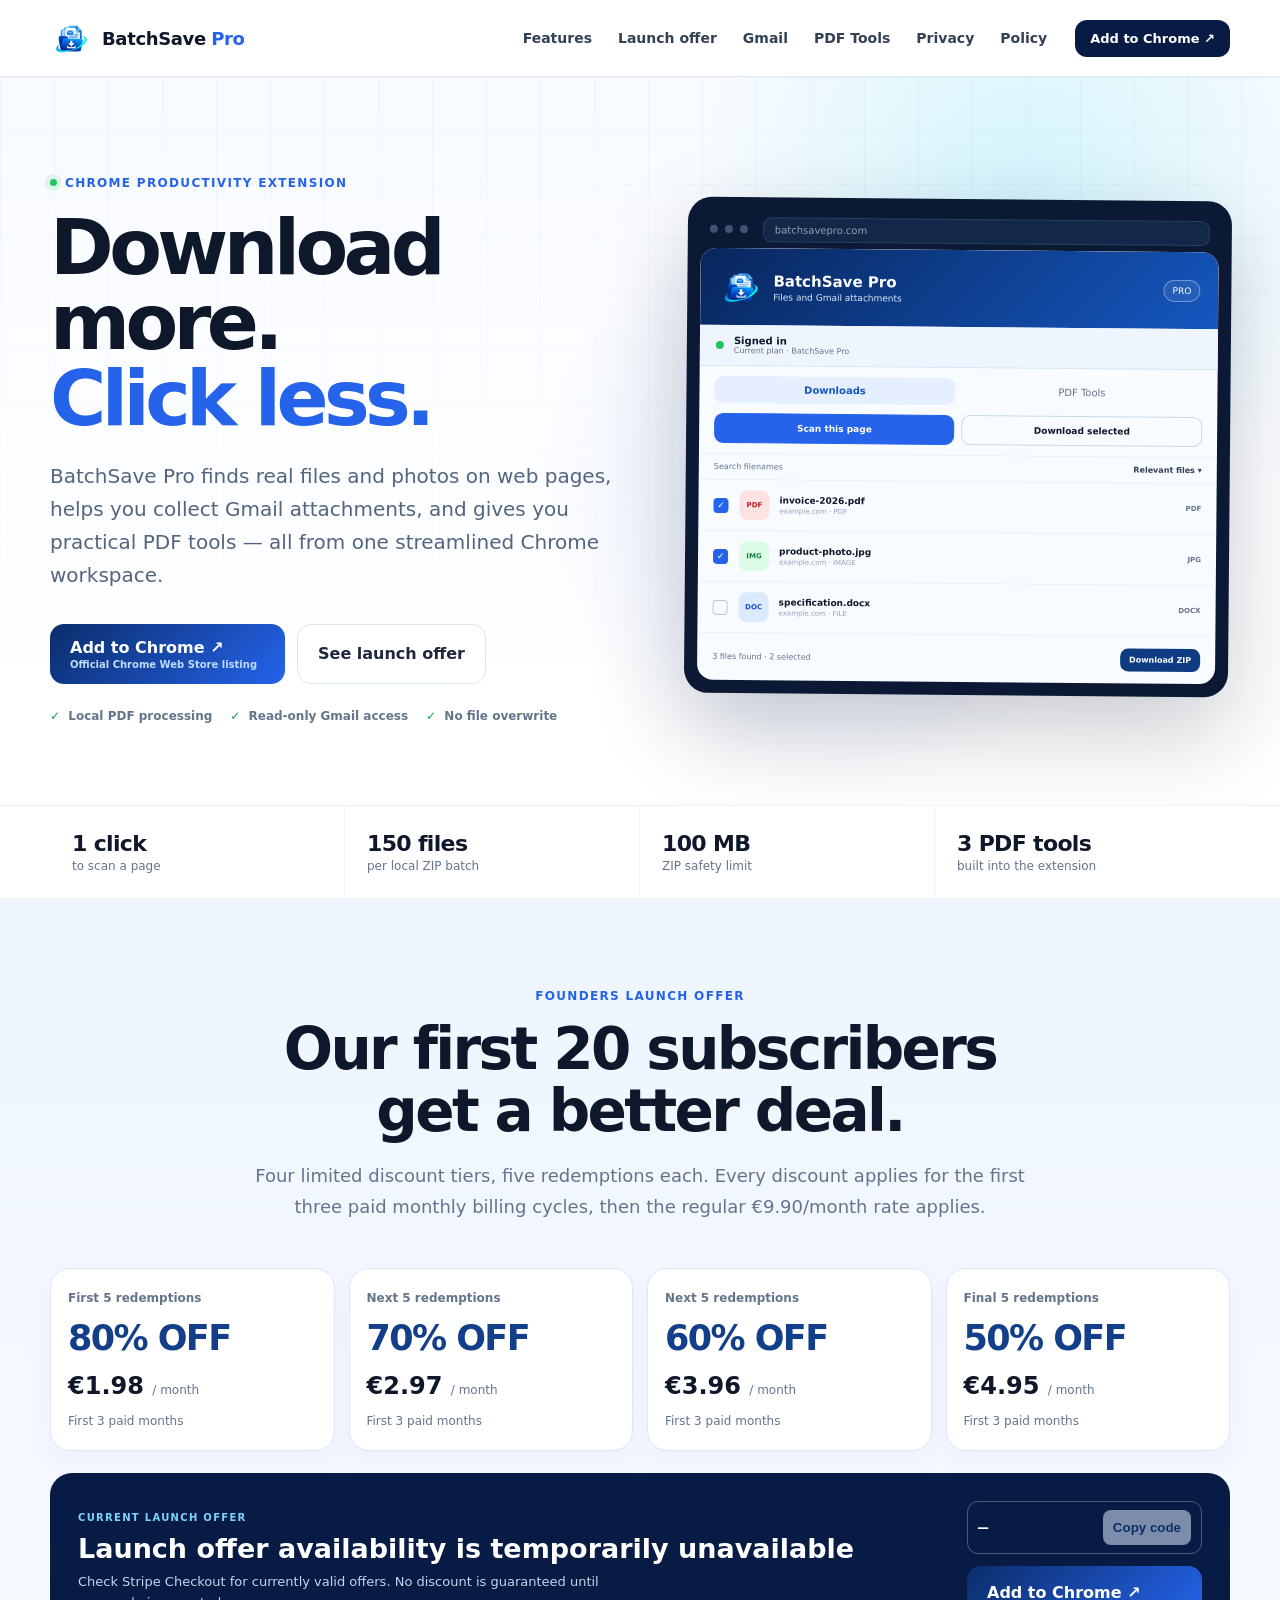
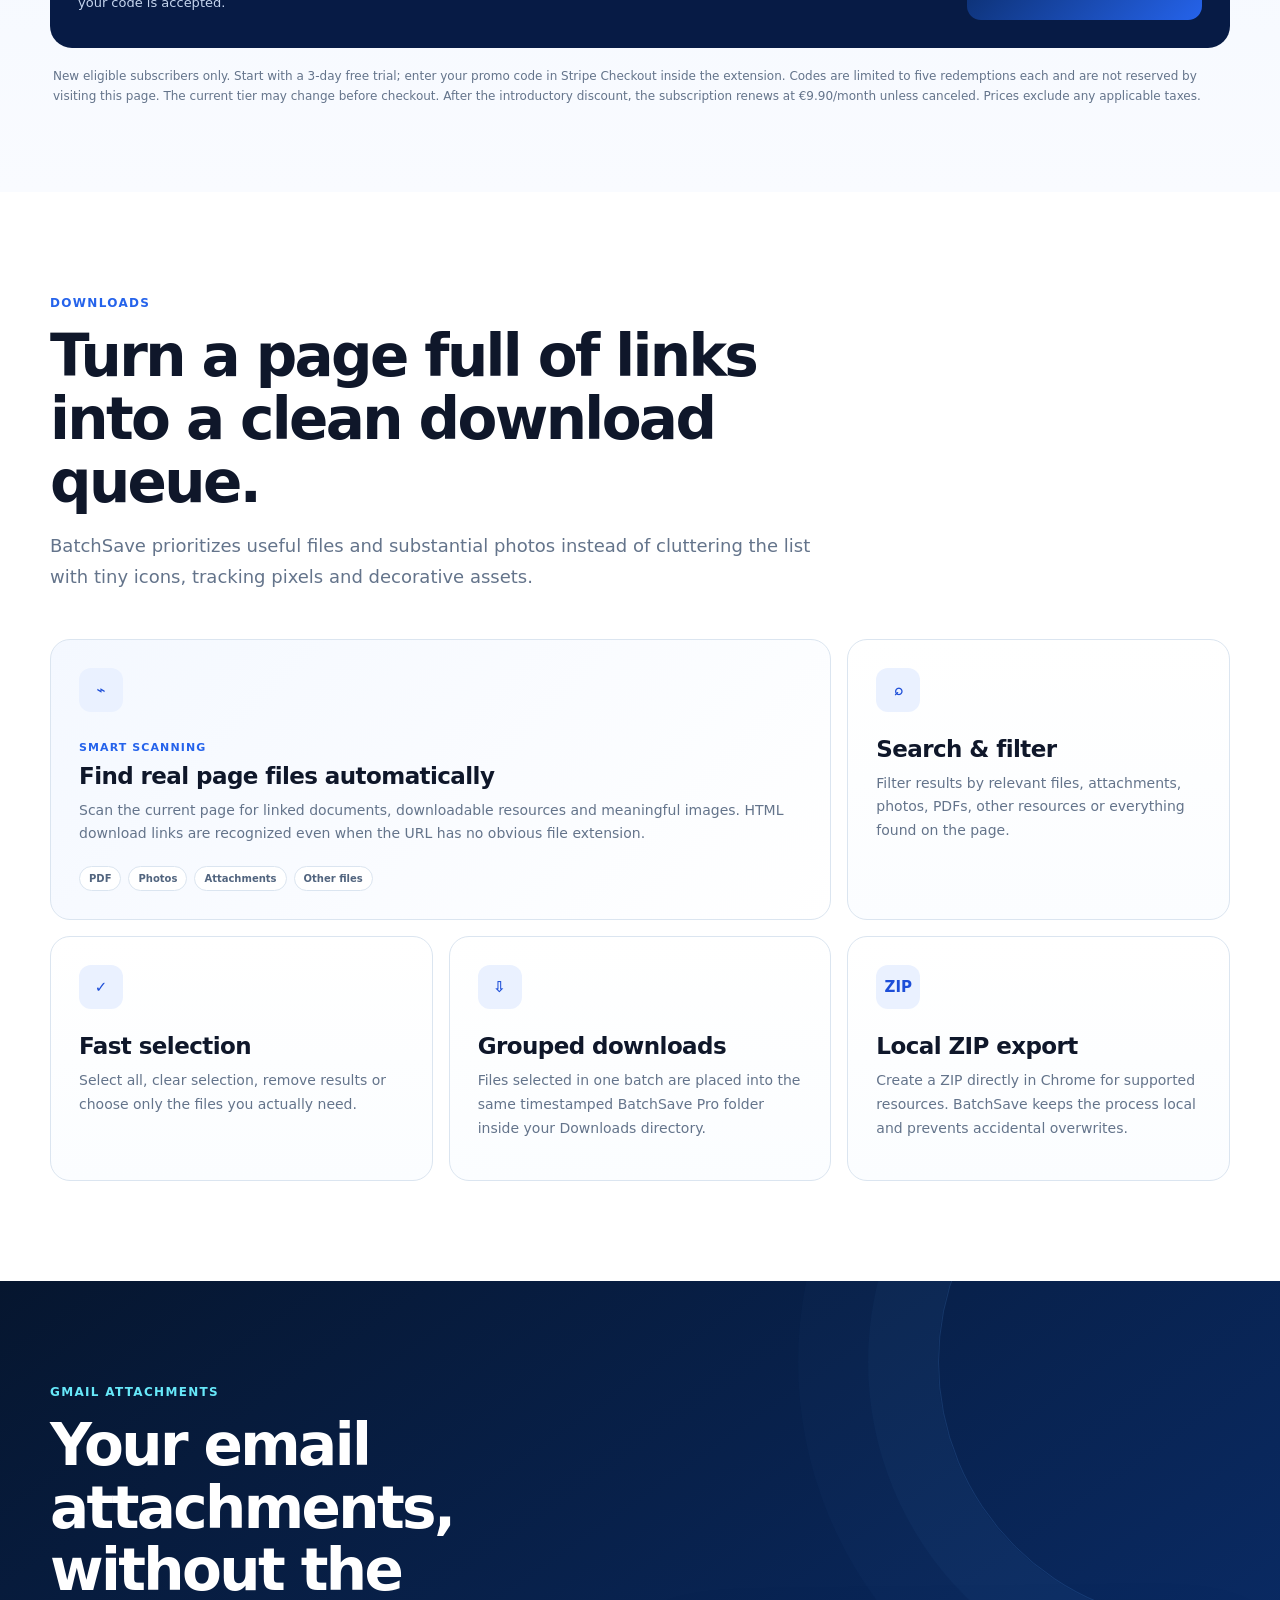
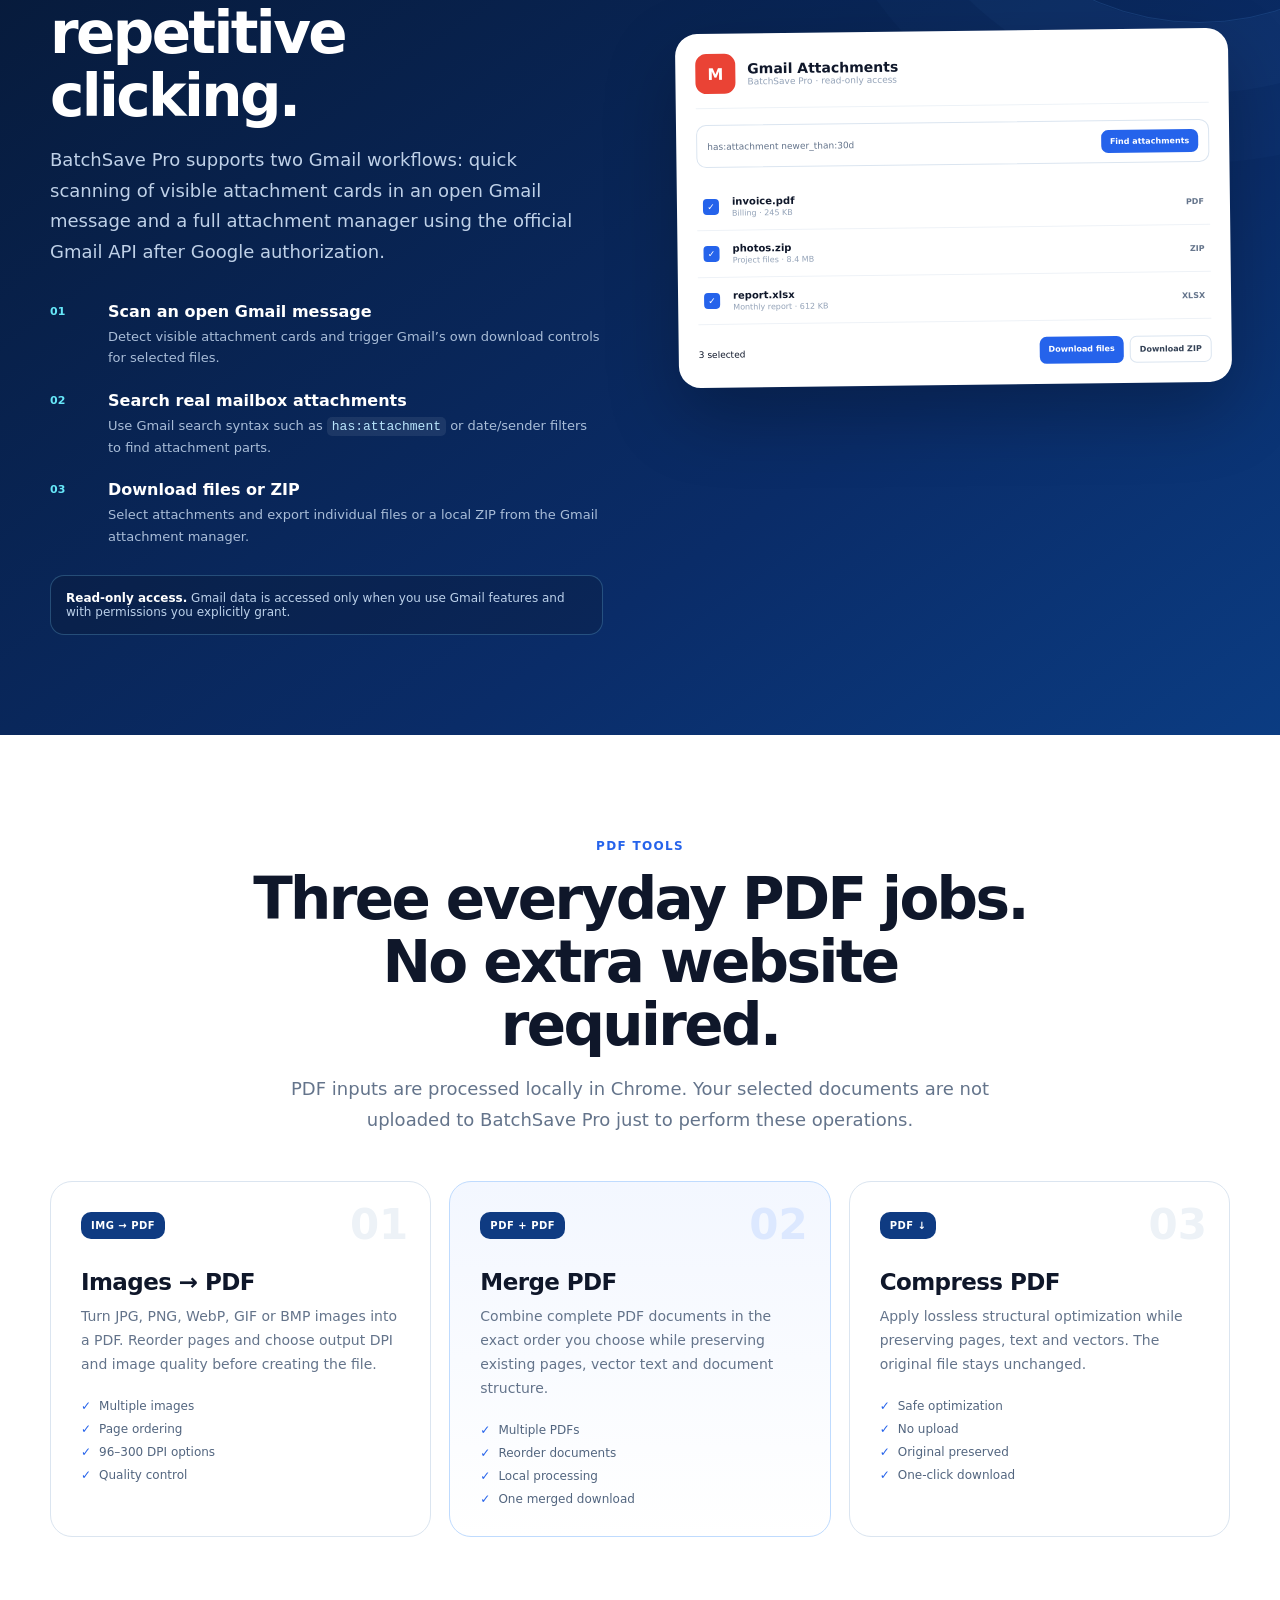
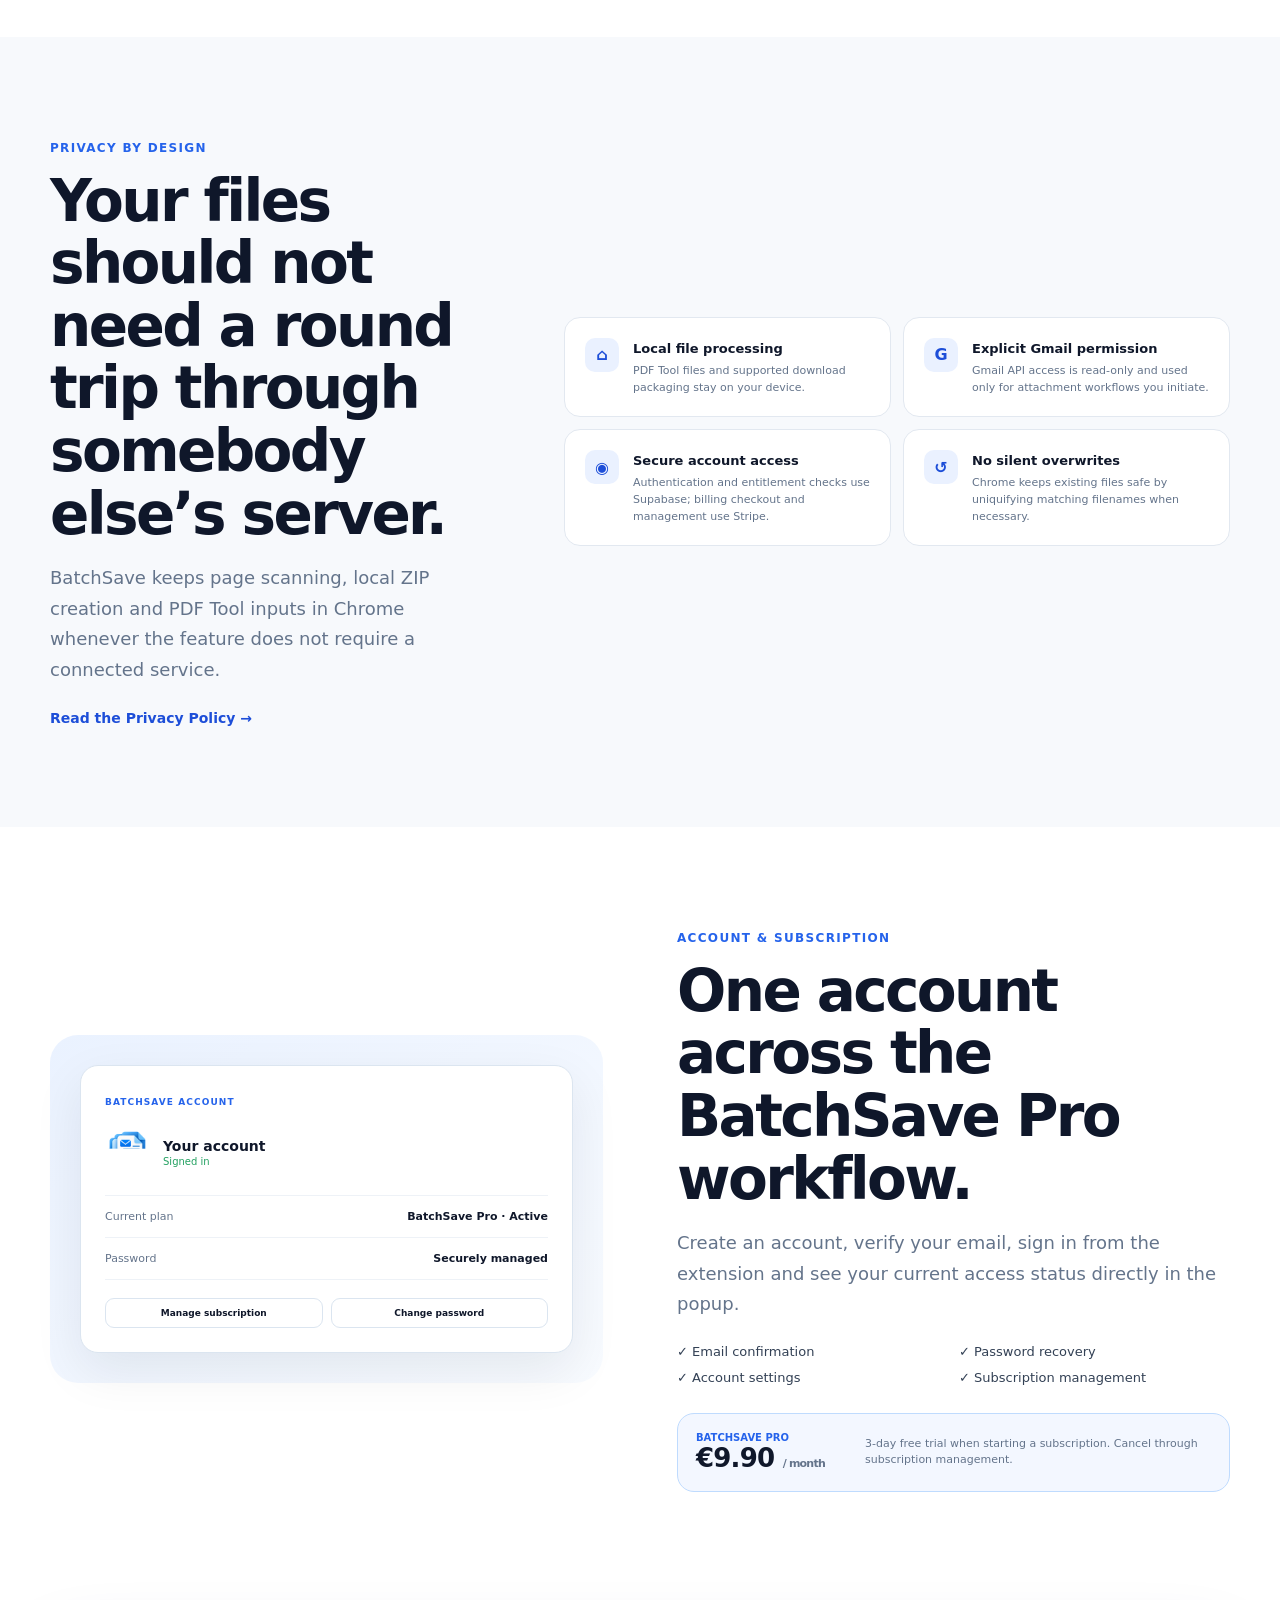
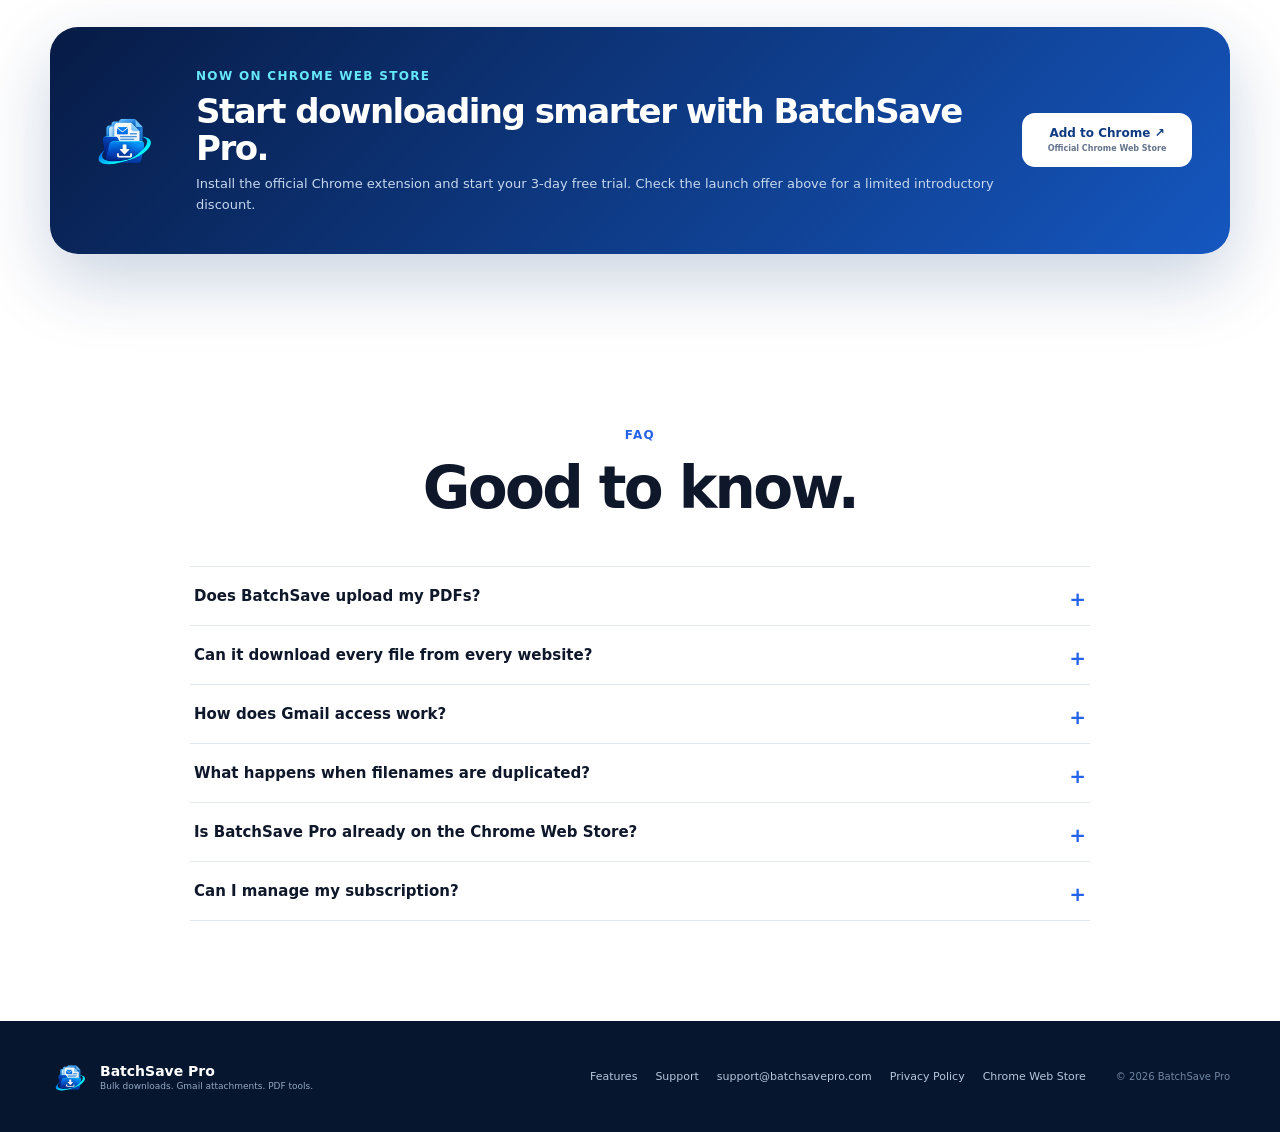
==== index.html @ 8780619d "Install Google Tag Manager container GTM-NC8MQB7D on marketing homepage" ====
<!doctype html>
<html lang="en">
<head>
  <!-- Google Tag Manager -->
  <script>(function(w,d,s,l,i){w[l]=w[l]||[];w[l].push({'gtm.start':new Date().getTime(),event:'gtm.js'});var f=d.getElementsByTagName(s)[0],j=d.createElement(s),dl=l!='dataLayer'?'&l='+l:'';j.async=true;j.src='https://www.googletagmanager.com/gtm.js?id='+i+dl;f.parentNode.insertBefore(j,f);})(window,document,'script','dataLayer','GTM-NC8MQB7D');</script>
  <!-- End Google Tag Manager -->
  <meta charset="utf-8">
  <meta name="viewport" content="width=device-width,initial-scale=1">
  <meta name="description" content="BatchSave Pro is a Chrome extension for bulk file downloads, Gmail attachments and local PDF tools.">
  <meta name="theme-color" content="#071b45">
  <title>BatchSave Pro — Bulk downloads, Gmail attachments & PDF tools</title>
  <link rel="icon" type="image/png" href="assets/app-icon.png">
  <link rel="apple-touch-icon" href="assets/app-icon.png">
  <link rel="stylesheet" href="styles.css">
</head>
<body>
  <!-- Google Tag Manager (noscript) -->
  <noscript><iframe src="https://www.googletagmanager.com/ns.html?id=GTM-NC8MQB7D" height="0" width="0" style="display:none;visibility:hidden" title="Google Tag Manager"></iframe></noscript>
  <!-- End Google Tag Manager (noscript) -->
  <header class="site-header">
    <div class="container nav">
      <a class="brand" href="/" aria-label="BatchSave Pro home">
        <img src="assets/batchsave-logo.png" alt="">
        <span><strong>BatchSave</strong> <em>Pro</em></span>
      </a>
      <nav class="nav-links" aria-label="Primary navigation">
        <a href="#features">Features</a>
        <a href="#founders-offer">Launch offer</a>
        <a href="#gmail">Gmail</a>
        <a href="#pdf">PDF Tools</a>
        <a href="#privacy">Privacy</a>
        <a href="privacy.html">Policy</a>
      </nav>
      <a class="nav-cta" href="https://chromewebstore.google.com/detail/batchsave-pro-%E2%80%94-bulk-file/fmcnaamkhfckofpehjffipbjbfgghneb" target="_blank" rel="noopener noreferrer">Add to Chrome ↗</a>
    </div>
  </header>

  <main>
    <section class="hero">
      <div class="container hero-grid">
        <div class="hero-copy">
          <div class="eyebrow"><span class="eyebrow-dot"></span> Chrome productivity extension</div>
          <h1>Download more.<br><span>Click less.</span></h1>
          <p class="hero-lead">BatchSave Pro finds real files and photos on web pages, helps you collect Gmail attachments, and gives you practical PDF tools — all from one streamlined Chrome workspace.</p>
          <div class="hero-actions">
            <a class="button primary" href="https://chromewebstore.google.com/detail/batchsave-pro-%E2%80%94-bulk-file/fmcnaamkhfckofpehjffipbjbfgghneb" target="_blank" rel="noopener noreferrer"><span>Add to Chrome ↗</span><small>Official Chrome Web Store listing</small></a>
            <a class="button secondary" href="#founders-offer">See launch offer</a>
          </div>
          <div class="trust-row">
            <span><i>✓</i> Local PDF processing</span>
            <span><i>✓</i> Read-only Gmail access</span>
            <span><i>✓</i> No file overwrite</span>
          </div>
        </div>

        <div class="product-visual" aria-label="BatchSave Pro product preview">
          <div class="browser-bar">
            <span class="browser-dot"></span><span class="browser-dot"></span><span class="browser-dot"></span>
            <div class="browser-address">batchsavepro.com</div>
          </div>
          <div class="extension-card">
            <div class="extension-head">
              <div class="extension-brand">
                <img src="assets/batchsave-logo.png" alt="">
                <div><strong>BatchSave Pro</strong><small>Files and Gmail attachments</small></div>
              </div>
              <span class="version-pill">PRO</span>
            </div>
            <div class="account-strip">
              <span class="status-dot"></span>
              <div><strong>Signed in</strong><small>Current plan · BatchSave Pro</small></div>
            </div>
            <div class="mini-tabs"><span class="active">Downloads</span><span>PDF Tools</span></div>
            <div class="mini-actions"><span class="primary-action">Scan this page</span><span>Download selected</span></div>
            <div class="mini-filter"><span>Search filenames</span><strong>Relevant files ▾</strong></div>
            <div class="file-row"><span class="check on">✓</span><span class="file-icon">PDF</span><div><strong>invoice-2026.pdf</strong><small>example.com · PDF</small></div><b>PDF</b></div>
            <div class="file-row"><span class="check on">✓</span><span class="file-icon photo">IMG</span><div><strong>product-photo.jpg</strong><small>example.com · IMAGE</small></div><b>JPG</b></div>
            <div class="file-row"><span class="check"></span><span class="file-icon doc">DOC</span><div><strong>specification.docx</strong><small>example.com · FILE</small></div><b>DOCX</b></div>
            <div class="mini-footer"><span>3 files found · 2 selected</span><strong>Download ZIP</strong></div>
          </div>
        </div>
      </div>
    </section>

    <section class="metrics">
      <div class="container metrics-grid">
        <div><strong>1 click</strong><span>to scan a page</span></div>
        <div><strong>150 files</strong><span>per local ZIP batch</span></div>
        <div><strong>100 MB</strong><span>ZIP safety limit</span></div>
        <div><strong>3 PDF tools</strong><span>built into the extension</span></div>
      </div>
    </section>

    <section id="founders-offer" class="section founders-section" aria-labelledby="founders-title">
      <div class="container">
        <div class="section-heading centered">
          <span class="section-kicker">Founders launch offer</span>
          <h2 id="founders-title">Our first 20 subscribers get a better deal.</h2>
          <p>Four limited discount tiers, five redemptions each. Every discount applies for the first three paid monthly billing cycles, then the regular €9.90/month rate applies.</p>
        </div>
        <div class="founders-grid">
          <article class="founders-tier" data-discount="80"><span class="founders-label">First 5 redemptions</span><strong>80% OFF</strong><span class="founders-price">€1.98 <small>/ month</small></span><span class="founders-period">First 3 paid months</span></article>
          <article class="founders-tier" data-discount="70"><span class="founders-label">Next 5 redemptions</span><strong>70% OFF</strong><span class="founders-price">€2.97 <small>/ month</small></span><span class="founders-period">First 3 paid months</span></article>
          <article class="founders-tier" data-discount="60"><span class="founders-label">Next 5 redemptions</span><strong>60% OFF</strong><span class="founders-price">€3.96 <small>/ month</small></span><span class="founders-period">First 3 paid months</span></article>
          <article class="founders-tier" data-discount="50"><span class="founders-label">Final 5 redemptions</span><strong>50% OFF</strong><span class="founders-price">€4.95 <small>/ month</small></span><span class="founders-period">First 3 paid months</span></article>
        </div>
        <div class="founders-active" aria-live="polite">
          <div>
            <span class="founders-active-label">CURRENT LAUNCH OFFER</span>
            <h3 id="offer-headline">Checking available discount…</h3>
            <p id="offer-description">The current promotion code and remaining redemptions are verified with Stripe.</p>
          </div>
          <div class="founders-code-area">
            <div class="founders-code-row"><code id="offer-code">—</code><button id="offer-copy" type="button" disabled>Copy code</button></div>
            <a class="button primary founders-install" href="https://chromewebstore.google.com/detail/batchsave-pro-%E2%80%94-bulk-file/fmcnaamkhfckofpehjffipbjbfgghneb" target="_blank" rel="noopener noreferrer">Add to Chrome ↗</a>
          </div>
        </div>
        <p class="founders-terms">New eligible subscribers only. Start with a 3-day free trial; enter your promo code in Stripe Checkout inside the extension. Codes are limited to five redemptions each and are not reserved by visiting this page. The current tier may change before checkout. After the introductory discount, the subscription renews at €9.90/month unless canceled. Prices exclude any applicable taxes.</p>
      </div>
    </section>

    <section id="features" class="section">
      <div class="container">
        <div class="section-heading">
          <span class="section-kicker">Downloads</span>
          <h2>Turn a page full of links into a clean download queue.</h2>
          <p>BatchSave prioritizes useful files and substantial photos instead of cluttering the list with tiny icons, tracking pixels and decorative assets.</p>
        </div>
        <div class="feature-grid">
          <article class="feature-card feature-large">
            <div class="feature-icon">⌁</div>
            <span class="card-kicker">Smart scanning</span>
            <h3>Find real page files automatically</h3>
            <p>Scan the current page for linked documents, downloadable resources and meaningful images. HTML download links are recognized even when the URL has no obvious file extension.</p>
            <div class="chip-row"><span>PDF</span><span>Photos</span><span>Attachments</span><span>Other files</span></div>
          </article>
          <article class="feature-card">
            <div class="feature-icon">⌕</div>
            <h3>Search & filter</h3>
            <p>Filter results by relevant files, attachments, photos, PDFs, other resources or everything found on the page.</p>
          </article>
          <article class="feature-card">
            <div class="feature-icon">✓</div>
            <h3>Fast selection</h3>
            <p>Select all, clear selection, remove results or choose only the files you actually need.</p>
          </article>
          <article class="feature-card">
            <div class="feature-icon">⇩</div>
            <h3>Grouped downloads</h3>
            <p>Files selected in one batch are placed into the same timestamped BatchSave Pro folder inside your Downloads directory.</p>
          </article>
          <article class="feature-card">
            <div class="feature-icon">ZIP</div>
            <h3>Local ZIP export</h3>
            <p>Create a ZIP directly in Chrome for supported resources. BatchSave keeps the process local and prevents accidental overwrites.</p>
          </article>
        </div>
      </div>
    </section>

    <section id="gmail" class="section section-dark">
      <div class="container split">
        <div>
          <span class="section-kicker light">Gmail attachments</span>
          <h2>Your email attachments, without the repetitive clicking.</h2>
          <p class="section-copy light-copy">BatchSave Pro supports two Gmail workflows: quick scanning of visible attachment cards in an open Gmail message and a full attachment manager using the official Gmail API after Google authorization.</p>
          <div class="dark-feature-list">
            <div><span>01</span><div><strong>Scan an open Gmail message</strong><p>Detect visible attachment cards and trigger Gmail’s own download controls for selected files.</p></div></div>
            <div><span>02</span><div><strong>Search real mailbox attachments</strong><p>Use Gmail search syntax such as <code>has:attachment</code> or date/sender filters to find attachment parts.</p></div></div>
            <div><span>03</span><div><strong>Download files or ZIP</strong><p>Select attachments and export individual files or a local ZIP from the Gmail attachment manager.</p></div></div>
          </div>
          <div class="privacy-note"><strong>Read-only access.</strong> Gmail data is accessed only when you use Gmail features and with permissions you explicitly grant.</div>
        </div>

        <div class="mail-visual">
          <div class="mail-head"><span class="mail-logo">M</span><div><strong>Gmail Attachments</strong><small>BatchSave Pro · read-only access</small></div></div>
          <div class="mail-search"><span>has:attachment newer_than:30d</span><b>Find attachments</b></div>
          <div class="mail-file"><span class="mail-check">✓</span><div><strong>invoice.pdf</strong><small>Billing · 245 KB</small></div><em>PDF</em></div>
          <div class="mail-file"><span class="mail-check">✓</span><div><strong>photos.zip</strong><small>Project files · 8.4 MB</small></div><em>ZIP</em></div>
          <div class="mail-file"><span class="mail-check">✓</span><div><strong>report.xlsx</strong><small>Monthly report · 612 KB</small></div><em>XLSX</em></div>
          <div class="mail-bottom"><span>3 selected</span><div><b>Download files</b><b class="outline">Download ZIP</b></div></div>
        </div>
      </div>
    </section>

    <section id="pdf" class="section">
      <div class="container">
        <div class="section-heading centered">
          <span class="section-kicker">PDF Tools</span>
          <h2>Three everyday PDF jobs. No extra website required.</h2>
          <p>PDF inputs are processed locally in Chrome. Your selected documents are not uploaded to BatchSave Pro just to perform these operations.</p>
        </div>
        <div class="pdf-grid">
          <article class="pdf-card">
            <div class="pdf-number">01</div>
            <div class="pdf-icon">IMG → PDF</div>
            <h3>Images → PDF</h3>
            <p>Turn JPG, PNG, WebP, GIF or BMP images into a PDF. Reorder pages and choose output DPI and image quality before creating the file.</p>
            <ul><li>Multiple images</li><li>Page ordering</li><li>96–300 DPI options</li><li>Quality control</li></ul>
          </article>
          <article class="pdf-card featured">
            <div class="pdf-number">02</div>
            <div class="pdf-icon">PDF + PDF</div>
            <h3>Merge PDF</h3>
            <p>Combine complete PDF documents in the exact order you choose while preserving existing pages, vector text and document structure.</p>
            <ul><li>Multiple PDFs</li><li>Reorder documents</li><li>Local processing</li><li>One merged download</li></ul>
          </article>
          <article class="pdf-card">
            <div class="pdf-number">03</div>
            <div class="pdf-icon">PDF ↓</div>
            <h3>Compress PDF</h3>
            <p>Apply lossless structural optimization while preserving pages, text and vectors. The original file stays unchanged.</p>
            <ul><li>Safe optimization</li><li>No upload</li><li>Original preserved</li><li>One-click download</li></ul>
          </article>
        </div>
      </div>
    </section>

    <section id="privacy" class="section privacy-section">
      <div class="container privacy-grid">
        <div>
          <span class="section-kicker">Privacy by design</span>
          <h2>Your files should not need a round trip through somebody else’s server.</h2>
          <p>BatchSave keeps page scanning, local ZIP creation and PDF Tool inputs in Chrome whenever the feature does not require a connected service.</p>
          <a class="text-link" href="privacy.html">Read the Privacy Policy →</a>
        </div>
        <div class="privacy-cards">
          <article><span>⌂</span><div><strong>Local file processing</strong><p>PDF Tool files and supported download packaging stay on your device.</p></div></article>
          <article><span>G</span><div><strong>Explicit Gmail permission</strong><p>Gmail API access is read-only and used only for attachment workflows you initiate.</p></div></article>
          <article><span>◉</span><div><strong>Secure account access</strong><p>Authentication and entitlement checks use Supabase; billing checkout and management use Stripe.</p></div></article>
          <article><span>↺</span><div><strong>No silent overwrites</strong><p>Chrome keeps existing files safe by uniquifying matching filenames when necessary.</p></div></article>
        </div>
      </div>
    </section>

    <section class="section account-section">
      <div class="container split account-split">
        <div class="account-visual">
          <div class="account-window">
            <span class="window-kicker">BATCHSAVE ACCOUNT</span>
            <div class="account-person"><img src="assets/app-icon.png" alt=""><div><strong>Your account</strong><small>Signed in</small></div></div>
            <div class="account-line"><span>Current plan</span><strong>BatchSave Pro · Active</strong></div>
            <div class="account-line"><span>Password</span><strong>Securely managed</strong></div>
            <div class="account-buttons"><span>Manage subscription</span><span>Change password</span></div>
          </div>
        </div>
        <div>
          <span class="section-kicker">Account & subscription</span>
          <h2>One account across the BatchSave Pro workflow.</h2>
          <p class="section-copy">Create an account, verify your email, sign in from the extension and see your current access status directly in the popup.</p>
          <div class="bullet-grid">
            <span>✓ Email confirmation</span>
            <span>✓ Password recovery</span>
            <span>✓ Account settings</span>
            <span>✓ Subscription management</span>
          </div>
          <div class="price-card">
            <div><small>BatchSave Pro</small><strong>€9.90 <em>/ month</em></strong></div>
            <p>3-day free trial when starting a subscription. Cancel through subscription management.</p>
          </div>
        </div>
      </div>
    </section>

    <section id="availability" class="section cta-section">
      <div class="container cta-card">
        <img src="assets/batchsave-logo.png" alt="">
        <div>
          <span class="section-kicker light">Now on Chrome Web Store</span>
          <h2>Start downloading smarter with BatchSave Pro.</h2>
          <p>Install the official Chrome extension and start your 3-day free trial. Check the launch offer above for a limited introductory discount.</p>
        </div>
        <a class="store-button" href="https://chromewebstore.google.com/detail/batchsave-pro-%E2%80%94-bulk-file/fmcnaamkhfckofpehjffipbjbfgghneb" target="_blank" rel="noopener noreferrer">Add to Chrome ↗<br><small>Official Chrome Web Store</small></a>
      </div>
    </section>

    <section class="section faq-section">
      <div class="container">
        <div class="section-heading centered">
          <span class="section-kicker">FAQ</span>
          <h2>Good to know.</h2>
        </div>
        <div class="faq-grid">
          <details><summary>Does BatchSave upload my PDFs?</summary><p>No. PDF Tools are designed to process selected files locally in Chrome.</p></details>
          <details><summary>Can it download every file from every website?</summary><p>No browser extension can guarantee that. Some sites block cross-origin fetching, require authentication, generate files dynamically or use unsupported redirects. BatchSave provides direct download fallback where appropriate.</p></details>
          <details><summary>How does Gmail access work?</summary><p>Visible attachment scanning can use Gmail’s own page controls. Full mailbox attachment search uses the official Gmail API with explicit read-only Google authorization.</p></details>
          <details><summary>What happens when filenames are duplicated?</summary><p>BatchSave does not intentionally overwrite existing files. Chrome can automatically uniquify matching filenames.</p></details>
          <details><summary>Is BatchSave Pro already on the Chrome Web Store?</summary><p>Yes. <a href="https://chromewebstore.google.com/detail/batchsave-pro-%E2%80%94-bulk-file/fmcnaamkhfckofpehjffipbjbfgghneb" target="_blank" rel="noopener noreferrer">Install BatchSave Pro from its official Chrome Web Store listing</a>.</p></details>
          <details><summary>Can I manage my subscription?</summary><p>Yes. Signed-in users with an active or trialing subscription can open subscription management from the extension.</p></details>
        </div>
      </div>
    </section>
  </main>

  <footer class="site-footer">
    <div class="container footer-grid">
      <div class="footer-brand"><img src="assets/batchsave-logo.png" alt=""><div><strong>BatchSave Pro</strong><span>Bulk downloads. Gmail attachments. PDF tools.</span></div></div>
      <div class="footer-links"><a href="#features">Features</a><a href="support.html">Support</a><a href="mailto:support@batchsavepro.com">support@batchsavepro.com</a><a href="privacy.html">Privacy Policy</a><a href="https://chromewebstore.google.com/detail/batchsave-pro-%E2%80%94-bulk-file/fmcnaamkhfckofpehjffipbjbfgghneb" target="_blank" rel="noopener noreferrer">Chrome Web Store</a></div>
      <div class="footer-copy">© 2026 BatchSave Pro</div>
    </div>
  </footer>
  <script>
    (() => {
      const endpoint = "https://gcfyaaqqsqrjwujpymjz.supabase.co/functions/v1/launch-offer-status";
      const headline = document.getElementById("offer-headline");
      const description = document.getElementById("offer-description");
      const code = document.getElementById("offer-code");
      const copy = document.getElementById("offer-copy");
      const cards = [...document.querySelectorAll(".founders-tier")];
      async function updateOffer() {
        try {
          const response = await fetch(endpoint, {cache:"no-store"});
          if (!response.ok) throw new Error("Availability request failed");
          const data = await response.json();
          cards.forEach(card => {
            const tier = data.tiers.find(t => String(t.discount) === card.dataset.discount);
            card.classList.toggle("is-current", !!data.current && tier?.code === data.current.code);
            card.classList.toggle("is-sold-out", !!tier && !tier.available);
            card.setAttribute("aria-label", card.textContent.trim() + (tier ? (tier.available ? ", " + tier.remaining + " redemptions remaining" : ", exhausted") : ""));
          });
          if (!data.current) {
            headline.textContent = "All 20 launch offers have been claimed";
            description.textContent = "The standard €9.90/month plan is still available with a 3-day free trial for eligible users.";
            code.textContent = "—"; copy.disabled = true; return;
          }
          headline.textContent = data.current.discount + "% off — " + data.current.price + "/month";
          description.textContent = data.current.remaining + " of 5 redemptions left at this tier. Discount applies for your first 3 paid months.";
          code.textContent = data.current.code;
          copy.disabled = false;
        } catch {
          headline.textContent = "Launch offer availability is temporarily unavailable";
          description.textContent = "Check Stripe Checkout for currently valid offers. No discount is guaranteed until your code is accepted.";
          code.textContent = "—"; copy.disabled = true;
        }
      }
      copy.addEventListener("click", async () => {
        if (copy.disabled || code.textContent === "—") return;
        try { await navigator.clipboard.writeText(code.textContent); copy.textContent = "Copied!"; }
        catch { copy.textContent = "Select the code to copy"; }
        setTimeout(() => copy.textContent = "Copy code", 2000);
      });
      updateOffer();
      setInterval(updateOffer, 60000);
    })();
  </script>
</body>
</html>
---- styles.css ----
:root{
  --navy:#071b45;
  --navy-2:#0b2d6b;
  --blue:#2563eb;
  --blue-2:#1d4ed8;
  --cyan:#22d3ee;
  --ink:#0f172a;
  --text:#475569;
  --muted:#64748b;
  --line:#dbe5f0;
  --soft:#f4f7fb;
  --white:#fff;
  font-family:Inter,ui-sans-serif,system-ui,-apple-system,BlinkMacSystemFont,"Segoe UI",sans-serif;
  color:var(--ink);
  background:var(--white);
}
*{box-sizing:border-box}
html{scroll-behavior:smooth}
body{margin:0;background:#fff;color:var(--ink);-webkit-font-smoothing:antialiased}
a{color:inherit}
img{max-width:100%}
.container{width:min(1180px,calc(100% - 40px));margin:0 auto}
.site-header{position:sticky;top:0;z-index:50;background:rgba(255,255,255,.88);border-bottom:1px solid rgba(219,229,240,.8);backdrop-filter:blur(18px)}
.nav{height:76px;display:flex;align-items:center;gap:28px}
.brand{display:flex;align-items:center;gap:10px;text-decoration:none;margin-right:auto}
.brand img{width:42px;height:42px;object-fit:contain}
.brand span{font-size:18px;letter-spacing:-.02em}.brand strong{font-weight:800}.brand em{font-style:normal;color:var(--blue);font-weight:800}
.nav-links{display:flex;align-items:center;gap:26px}
.nav-links a{font-size:14px;text-decoration:none;color:#334155;font-weight:600}
.nav-links a:hover{color:var(--blue)}
.nav-cta{border-radius:12px;background:var(--navy);color:#fff;padding:11px 15px;font-size:13px;font-weight:800;text-decoration:none}
.is-disabled{cursor:default}
.hero{position:relative;overflow:hidden;background:
  radial-gradient(circle at 80% 18%,rgba(34,211,238,.18),transparent 28%),
  radial-gradient(circle at 65% 58%,rgba(37,99,235,.12),transparent 32%),
  linear-gradient(180deg,#f8fbff 0,#fff 92%);padding:94px 0 82px}
.hero:before{content:"";position:absolute;inset:0;background-image:linear-gradient(rgba(7,27,69,.035) 1px,transparent 1px),linear-gradient(90deg,rgba(7,27,69,.035) 1px,transparent 1px);background-size:54px 54px;mask-image:linear-gradient(to bottom,#000,transparent 80%)}
.hero-grid{position:relative;display:grid;grid-template-columns:1.02fr .98fr;gap:70px;align-items:center}
.eyebrow,.section-kicker{display:inline-flex;align-items:center;gap:8px;font-size:12px;font-weight:800;letter-spacing:.11em;text-transform:uppercase;color:var(--blue)}
.eyebrow-dot{width:7px;height:7px;border-radius:50%;background:#22c55e;box-shadow:0 0 0 5px rgba(34,197,94,.12)}
.hero h1{font-size:clamp(54px,6vw,82px);line-height:.98;letter-spacing:-.06em;margin:20px 0 24px;max-width:720px}
.hero h1 span{color:var(--blue)}
.hero-lead{font-size:20px;line-height:1.65;color:#52657f;margin:0;max-width:670px}
.hero-actions{display:flex;gap:12px;align-items:stretch;margin-top:32px;flex-wrap:wrap}
.button{display:inline-flex;align-items:center;justify-content:center;border-radius:14px;text-decoration:none;font-weight:800;padding:14px 20px;min-height:54px}
.button.primary{background:linear-gradient(135deg,#0b2d6b,#2563eb);color:#fff;flex-direction:column;align-items:flex-start;min-width:235px}
.button.primary small{font-size:10px;color:#bfdbfe;margin-top:2px;font-weight:600}
.button.secondary{border:1px solid var(--line);background:#fff;color:#1e293b}
.trust-row{display:flex;gap:18px;flex-wrap:wrap;margin-top:25px;font-size:12px;color:#64748b;font-weight:650}
.trust-row i{font-style:normal;color:#16a34a;margin-right:4px}
.product-visual{border-radius:24px;background:#0b1934;padding:13px;box-shadow:0 35px 90px rgba(15,23,42,.22);transform:rotate(.5deg)}
.browser-bar{height:38px;display:flex;gap:7px;align-items:center;padding:0 9px;color:#94a3b8}
.browser-dot{width:8px;height:8px;border-radius:50%;background:#405275}
.browser-address{margin-left:8px;flex:1;background:#132746;border:1px solid #244166;border-radius:9px;padding:6px 11px;font-size:10px}
.extension-card{background:#f8fbff;border-radius:16px;overflow:hidden}
.extension-head{padding:16px 18px;background:linear-gradient(135deg,#08265c,#1557c0);display:flex;align-items:center;justify-content:space-between;color:#fff}
.extension-brand{display:flex;align-items:center;gap:10px}.extension-brand img{width:45px;height:45px;object-fit:contain}
.extension-brand div{display:flex;flex-direction:column}.extension-brand strong{font-size:15px}.extension-brand small{font-size:9px;color:#dbeafe;margin-top:2px}
.version-pill{font-size:9px;border:1px solid rgba(255,255,255,.35);padding:5px 8px;border-radius:999px;background:rgba(255,255,255,.08)}
.account-strip{display:flex;align-items:center;gap:10px;padding:10px 16px;background:#eef5ff;border-bottom:1px solid #d9e6f6}
.status-dot{width:8px;height:8px;border-radius:50%;background:#22c55e}
.account-strip div{display:flex;flex-direction:column}.account-strip strong{font-size:10px}.account-strip small{font-size:8px;color:#64748b}
.mini-tabs{display:grid;grid-template-columns:1fr 1fr;padding:10px 15px 0;gap:6px}
.mini-tabs span{font-size:10px;text-align:center;padding:8px;border-radius:9px;color:#64748b}.mini-tabs .active{background:#e6efff;color:#1557c0;font-weight:800}
.mini-actions{display:grid;grid-template-columns:1fr 1fr;gap:7px;padding:10px 15px}.mini-actions span{font-size:9px;text-align:center;border:1px solid #cbd8ea;padding:9px;border-radius:9px;font-weight:700}.mini-actions .primary-action{background:#2563eb;color:#fff;border-color:#2563eb}
.mini-filter{display:flex;justify-content:space-between;padding:8px 15px;font-size:8px;color:#64748b;border-top:1px solid #edf2f7;border-bottom:1px solid #edf2f7}.mini-filter strong{color:#334155}
.file-row{display:grid;grid-template-columns:18px 32px 1fr auto;gap:8px;align-items:center;padding:10px 15px;border-bottom:1px solid #edf2f7}
.check{width:15px;height:15px;border:1px solid #b7c6da;border-radius:4px;font-size:9px;display:grid;place-items:center}.check.on{background:#2563eb;color:#fff;border-color:#2563eb}
.file-icon{width:30px;height:30px;border-radius:8px;background:#fee2e2;color:#b91c1c;display:grid;place-items:center;font-size:7px;font-weight:900}.file-icon.photo{background:#dcfce7;color:#15803d}.file-icon.doc{background:#dbeafe;color:#1d4ed8}
.file-row div{display:flex;flex-direction:column}.file-row strong{font-size:9px}.file-row small{font-size:7px;color:#94a3b8;margin-top:2px}.file-row b{font-size:7px;color:#64748b}
.mini-footer{display:flex;justify-content:space-between;align-items:center;padding:12px 15px;font-size:8px;color:#64748b}.mini-footer strong{background:#0f3b82;color:#fff;border-radius:8px;padding:7px 9px}
.metrics{border-top:1px solid #eef2f7;border-bottom:1px solid #eef2f7;background:#fff}
.metrics-grid{display:grid;grid-template-columns:repeat(4,1fr)}
.metrics-grid div{padding:25px 22px;border-right:1px solid #eef2f7;display:flex;flex-direction:column}.metrics-grid div:last-child{border-right:0}
.metrics-grid strong{font-size:22px;letter-spacing:-.03em}.metrics-grid span{font-size:12px;color:#64748b;margin-top:3px}
.section{padding:100px 0}
.section-heading{max-width:780px;margin-bottom:46px}.section-heading.centered{text-align:center;margin-left:auto;margin-right:auto}
.section-heading h2,.split h2,.privacy-grid h2,.account-section h2,.cta-card h2{font-size:clamp(38px,4.6vw,58px);line-height:1.08;letter-spacing:-.045em;margin:14px 0 18px}
.section-heading p,.section-copy,.privacy-grid>div>p{font-size:18px;line-height:1.7;color:#64748b;margin:0}
.feature-grid{display:grid;grid-template-columns:repeat(3,1fr);gap:16px}
.feature-card{border:1px solid var(--line);border-radius:20px;padding:28px;background:linear-gradient(180deg,#fff,#fbfdff);min-height:245px}
.feature-card.feature-large{grid-column:span 2;background:linear-gradient(135deg,#f4f8ff,#fff)}
.feature-icon{width:44px;height:44px;border-radius:12px;background:#eaf1ff;color:#1d4ed8;display:grid;place-items:center;font-size:15px;font-weight:900;margin-bottom:24px}
.card-kicker{font-size:11px;text-transform:uppercase;letter-spacing:.1em;color:#2563eb;font-weight:800}
.feature-card h3,.pdf-card h3{font-size:23px;letter-spacing:-.025em;margin:8px 0 10px}.feature-card:not(.feature-large) h3{margin-top:0}
.feature-card p,.pdf-card p{font-size:14px;line-height:1.7;color:#64748b;margin:0}
.chip-row{display:flex;gap:7px;flex-wrap:wrap;margin-top:20px}.chip-row span{border-radius:999px;background:#fff;border:1px solid #dbe5f0;padding:6px 9px;font-size:10px;font-weight:800;color:#52657f}
.section-dark{background:linear-gradient(145deg,#06162f,#0a2c68 70%,#0b3c82);color:#fff;position:relative;overflow:hidden}
.section-dark:after{content:"";position:absolute;width:520px;height:520px;border-radius:50%;border:1px solid rgba(96,165,250,.16);right:-180px;top:-180px;box-shadow:0 0 0 70px rgba(96,165,250,.035),0 0 0 140px rgba(96,165,250,.025)}
.split{display:grid;grid-template-columns:1fr 1fr;gap:74px;align-items:center;position:relative;z-index:1}
.section-kicker.light{color:#67e8f9}.light-copy{color:#bfd1e8!important}
.dark-feature-list{margin-top:34px;display:grid;gap:22px}.dark-feature-list>div{display:grid;grid-template-columns:44px 1fr;gap:14px}.dark-feature-list>div>span{color:#67e8f9;font-size:11px;font-weight:900;padding-top:3px}.dark-feature-list strong{font-size:16px}.dark-feature-list p{color:#a9bdd8;font-size:13px;line-height:1.65;margin:5px 0 0}.dark-feature-list code{color:#bae6fd;background:rgba(255,255,255,.08);padding:2px 5px;border-radius:5px}
.privacy-note{margin-top:28px;border:1px solid rgba(125,211,252,.25);background:rgba(15,23,42,.25);border-radius:14px;padding:15px;color:#bcd1ea;font-size:12px}.privacy-note strong{color:#fff}
.mail-visual{background:#fff;color:#0f172a;border-radius:22px;padding:20px;box-shadow:0 28px 70px rgba(0,0,0,.25);transform:rotate(-.7deg)}
.mail-head{display:flex;align-items:center;gap:12px;border-bottom:1px solid #edf2f7;padding-bottom:14px}.mail-logo{width:40px;height:40px;border-radius:11px;background:#ea4335;color:#fff;display:grid;place-items:center;font-weight:900}.mail-head div{display:flex;flex-direction:column}.mail-head strong{font-size:14px}.mail-head small{font-size:9px;color:#94a3b8}
.mail-search{display:flex;justify-content:space-between;align-items:center;margin:16px 0;border:1px solid #dbe5f0;border-radius:10px;padding:9px 10px;font-size:9px;color:#64748b}.mail-search b{background:#2563eb;color:#fff;padding:7px 9px;border-radius:7px;font-size:8px}
.mail-file{display:grid;grid-template-columns:20px 1fr auto;gap:9px;align-items:center;padding:12px 6px;border-bottom:1px solid #eef2f7}.mail-check{width:16px;height:16px;border-radius:4px;background:#2563eb;color:#fff;display:grid;place-items:center;font-size:9px}.mail-file div{display:flex;flex-direction:column}.mail-file strong{font-size:10px}.mail-file small{font-size:8px;color:#94a3b8;margin-top:2px}.mail-file em{font-style:normal;font-size:8px;color:#64748b;font-weight:800}
.mail-bottom{display:flex;align-items:center;justify-content:space-between;margin-top:16px;font-size:9px}.mail-bottom div{display:flex;gap:6px}.mail-bottom b{background:#2563eb;color:#fff;padding:8px 9px;border-radius:7px;font-size:8px}.mail-bottom b.outline{background:#fff;color:#334155;border:1px solid #dbe5f0}
.pdf-grid{display:grid;grid-template-columns:repeat(3,1fr);gap:18px}
.pdf-card{position:relative;border:1px solid var(--line);border-radius:22px;padding:30px;background:#fff;overflow:hidden}.pdf-card.featured{background:linear-gradient(180deg,#f3f7ff,#fff);border-color:#bfdbfe}
.pdf-number{position:absolute;right:22px;top:18px;font-size:42px;font-weight:900;color:#edf2f7}.pdf-card.featured .pdf-number{color:#dce8ff}
.pdf-icon{display:inline-flex;border-radius:10px;background:#0f3b82;color:#fff;padding:8px 10px;font-size:10px;font-weight:900;letter-spacing:.05em;margin-bottom:22px}
.pdf-card ul{list-style:none;padding:0;margin:22px 0 0;display:grid;gap:9px}.pdf-card li{font-size:12px;color:#52657f}.pdf-card li:before{content:"✓";color:#2563eb;font-weight:900;margin-right:8px}
.privacy-section{background:#f7f9fc}
.privacy-grid{display:grid;grid-template-columns:.8fr 1.2fr;gap:70px;align-items:center}
.text-link{display:inline-block;color:#1d4ed8;font-size:14px;font-weight:800;text-decoration:none;margin-top:24px}
.privacy-cards{display:grid;grid-template-columns:1fr 1fr;gap:12px}.privacy-cards article{display:grid;grid-template-columns:36px 1fr;gap:12px;background:#fff;border:1px solid #e2e8f0;border-radius:16px;padding:20px}.privacy-cards article>span{width:34px;height:34px;border-radius:10px;background:#eaf1ff;color:#1d4ed8;display:grid;place-items:center;font-weight:900}.privacy-cards strong{font-size:13px}.privacy-cards p{font-size:11px;line-height:1.55;color:#64748b;margin:5px 0 0}
.account-split{align-items:center}.account-visual{padding:30px;background:linear-gradient(145deg,#eaf2ff,#f8fbff);border-radius:28px}.account-window{background:#fff;border:1px solid #dbe5f0;border-radius:18px;padding:24px;box-shadow:0 18px 50px rgba(15,23,42,.08)}.window-kicker{font-size:9px;letter-spacing:.12em;font-weight:900;color:#2563eb}
.account-person{display:flex;gap:12px;align-items:center;padding:20px 0;border-bottom:1px solid #eef2f7}.account-person img{width:46px;height:46px;object-fit:contain}.account-person div{display:flex;flex-direction:column}.account-person strong{font-size:14px}.account-person small{font-size:10px;color:#22a060;margin-top:2px}
.account-line{display:flex;justify-content:space-between;gap:15px;padding:14px 0;border-bottom:1px solid #eef2f7;font-size:11px}.account-line span{color:#64748b}.account-line strong{text-align:right}
.account-buttons{display:grid;grid-template-columns:1fr 1fr;gap:8px;margin-top:18px}.account-buttons span{text-align:center;border-radius:9px;border:1px solid #dbe5f0;padding:9px;font-size:9px;font-weight:800}
.bullet-grid{display:grid;grid-template-columns:1fr 1fr;gap:11px;margin-top:24px}.bullet-grid span{font-size:13px;color:#334155}
.price-card{display:flex;gap:24px;align-items:center;margin-top:28px;border:1px solid #bfdbfe;background:#f3f7ff;border-radius:17px;padding:18px}.price-card div{display:flex;flex-direction:column;min-width:145px}.price-card small{font-size:10px;color:#2563eb;font-weight:800;text-transform:uppercase}.price-card strong{font-size:26px;letter-spacing:-.03em}.price-card strong em{font-style:normal;font-size:11px;color:#64748b;font-weight:600}.price-card p{font-size:11px;line-height:1.5;color:#64748b;margin:0}
.cta-section{padding-top:35px}.cta-card{display:grid;grid-template-columns:80px 1fr auto;gap:28px;align-items:center;background:linear-gradient(135deg,#071b45,#1557c0);border-radius:28px;padding:38px;color:#fff;box-shadow:0 26px 70px rgba(15,53,120,.22)}.cta-card>img{width:72px;height:72px;object-fit:contain}.cta-card h2{font-size:34px;margin:9px 0 8px}.cta-card p{color:#c6d8ef;font-size:13px;line-height:1.6;margin:0}.store-button{background:#fff;color:#0f3b82;border-radius:13px;padding:13px 16px;font-size:12px;font-weight:900;min-width:170px;text-align:center}.store-button small{font-size:8px;color:#64748b}
.faq-section{padding-top:70px}.faq-grid{max-width:900px;margin:0 auto;border-top:1px solid #e2e8f0}.faq-grid details{border-bottom:1px solid #e2e8f0;padding:0}.faq-grid summary{cursor:pointer;list-style:none;font-size:15px;font-weight:750;padding:20px 4px;position:relative}.faq-grid summary:after{content:"+";position:absolute;right:4px;color:#2563eb;font-size:20px}.faq-grid details[open] summary:after{content:"−"}.faq-grid details p{font-size:13px;line-height:1.7;color:#64748b;margin:-5px 0 20px}
.site-footer{background:#06162f;color:#fff;padding:36px 0}.footer-grid{display:grid;grid-template-columns:1fr auto auto;gap:30px;align-items:center}.footer-brand{display:flex;align-items:center;gap:10px}.footer-brand img{width:40px;height:40px}.footer-brand div{display:flex;flex-direction:column}.footer-brand strong{font-size:14px}.footer-brand span{font-size:9px;color:#93a8c2;margin-top:2px}.footer-links{display:flex;gap:18px}.footer-links a{color:#b6c7dc;text-decoration:none;font-size:11px}.footer-copy{font-size:10px;color:#7086a1}
@media(max-width:980px){
  .nav-links{display:none}
  .hero-grid,.split,.privacy-grid{grid-template-columns:1fr}
  .hero-grid{gap:50px}
  .product-visual{max-width:620px;margin:0 auto;width:100%}
  .feature-grid{grid-template-columns:1fr 1fr}.feature-card.feature-large{grid-column:span 2}
  .pdf-grid{grid-template-columns:1fr}
  .cta-card{grid-template-columns:65px 1fr}.cta-card .store-button{grid-column:1/-1}
}
@media(max-width:700px){
  .container{width:min(100% - 28px,1180px)}
  .nav{height:66px}.nav-cta{font-size:10px;padding:9px 11px}
  .hero{padding:70px 0 58px}.hero h1{font-size:52px}.hero-lead{font-size:17px}
  .trust-row{gap:10px}
  .metrics-grid{grid-template-columns:1fr 1fr}.metrics-grid div{border-bottom:1px solid #eef2f7}
  .section{padding:74px 0}
  .feature-grid,.privacy-cards{grid-template-columns:1fr}.feature-card.feature-large{grid-column:span 1}
  .feature-card{min-height:auto}
  .account-visual{padding:14px}
  .bullet-grid{grid-template-columns:1fr}
  .price-card{align-items:flex-start;flex-direction:column;gap:8px}
  .cta-card{grid-template-columns:1fr;text-align:left;padding:28px}.cta-card>img{width:58px;height:58px}
  .footer-grid{grid-template-columns:1fr}.footer-links{flex-wrap:wrap}
}

/* Founders launch campaign — responsive and tied to current Stripe availability */
.founders-section{background:linear-gradient(180deg,#eef5ff 0%,#f9fbff 100%);padding-top:86px;padding-bottom:86px}
.founders-grid{display:grid;grid-template-columns:repeat(4,minmax(0,1fr));gap:14px;margin:35px 0 22px}
.founders-tier{display:flex;flex-direction:column;gap:14px;background:#fff;border:1px solid #dce7f8;border-radius:20px;padding:22px 17px;box-shadow:0 12px 30px rgba(15,53,120,.04);transition:border-color .2s,transform .2s}
.founders-tier.is-current{border:2px solid #2563eb;transform:translateY(-4px);box-shadow:0 16px 35px rgba(37,99,235,.12)}
.founders-tier.is-sold-out{opacity:.58}
.founders-label{font-size:12px;color:#64748b;font-weight:750}
.founders-tier>strong{font-size:35px;letter-spacing:-.045em;line-height:1.1;color:#123e8a}
.founders-price{font-size:24px;font-weight:850;color:#0f172a}.founders-price small{font-size:12px;font-weight:500;color:#64748b}
.founders-period{font-size:12px;color:#64748b}
.founders-active{display:flex;align-items:center;justify-content:space-between;gap:22px;padding:28px;border-radius:22px;background:#071b45;color:#fff}
.founders-active-label{font-size:10px;letter-spacing:.13em;color:#7dd3fc;font-weight:900}
.founders-active h3{font-size:27px;margin:8px 0}.founders-active p{font-size:13px;line-height:1.6;color:#c5d5ee;max-width:550px;margin:0}
.founders-code-area{display:grid;gap:12px;min-width:225px}.founders-code-row{display:flex;align-items:center;justify-content:space-between;gap:10px;border:1px solid rgba(255,255,255,.28);border-radius:11px;padding:8px 10px}
.founders-code-row code{font-size:17px;font-weight:900;color:#fff}.founders-code-row button{border:0;border-radius:8px;background:#dbeafe;color:#123e8a;padding:10px;font-weight:800;cursor:pointer}.founders-code-row button:disabled{opacity:.55;cursor:not-allowed}
.founders-install{text-decoration:none!important;text-align:center;justify-content:center}
.founders-terms{font-size:12px;line-height:1.7;color:#64748b;margin:18px 3px 0}
.store-button{text-decoration:none;display:inline-block;cursor:pointer}
@media(max-width:980px){.founders-grid{grid-template-columns:repeat(2,minmax(0,1fr))}}
@media(max-width:700px){.founders-grid{grid-template-columns:repeat(2,minmax(0,1fr));gap:10px}.founders-tier{padding:16px 12px}.founders-tier>strong{font-size:28px}.founders-price{font-size:20px}.founders-active{flex-direction:column;align-items:stretch;padding:22px}.founders-code-area{min-width:0}.founders-active h3{font-size:23px}}
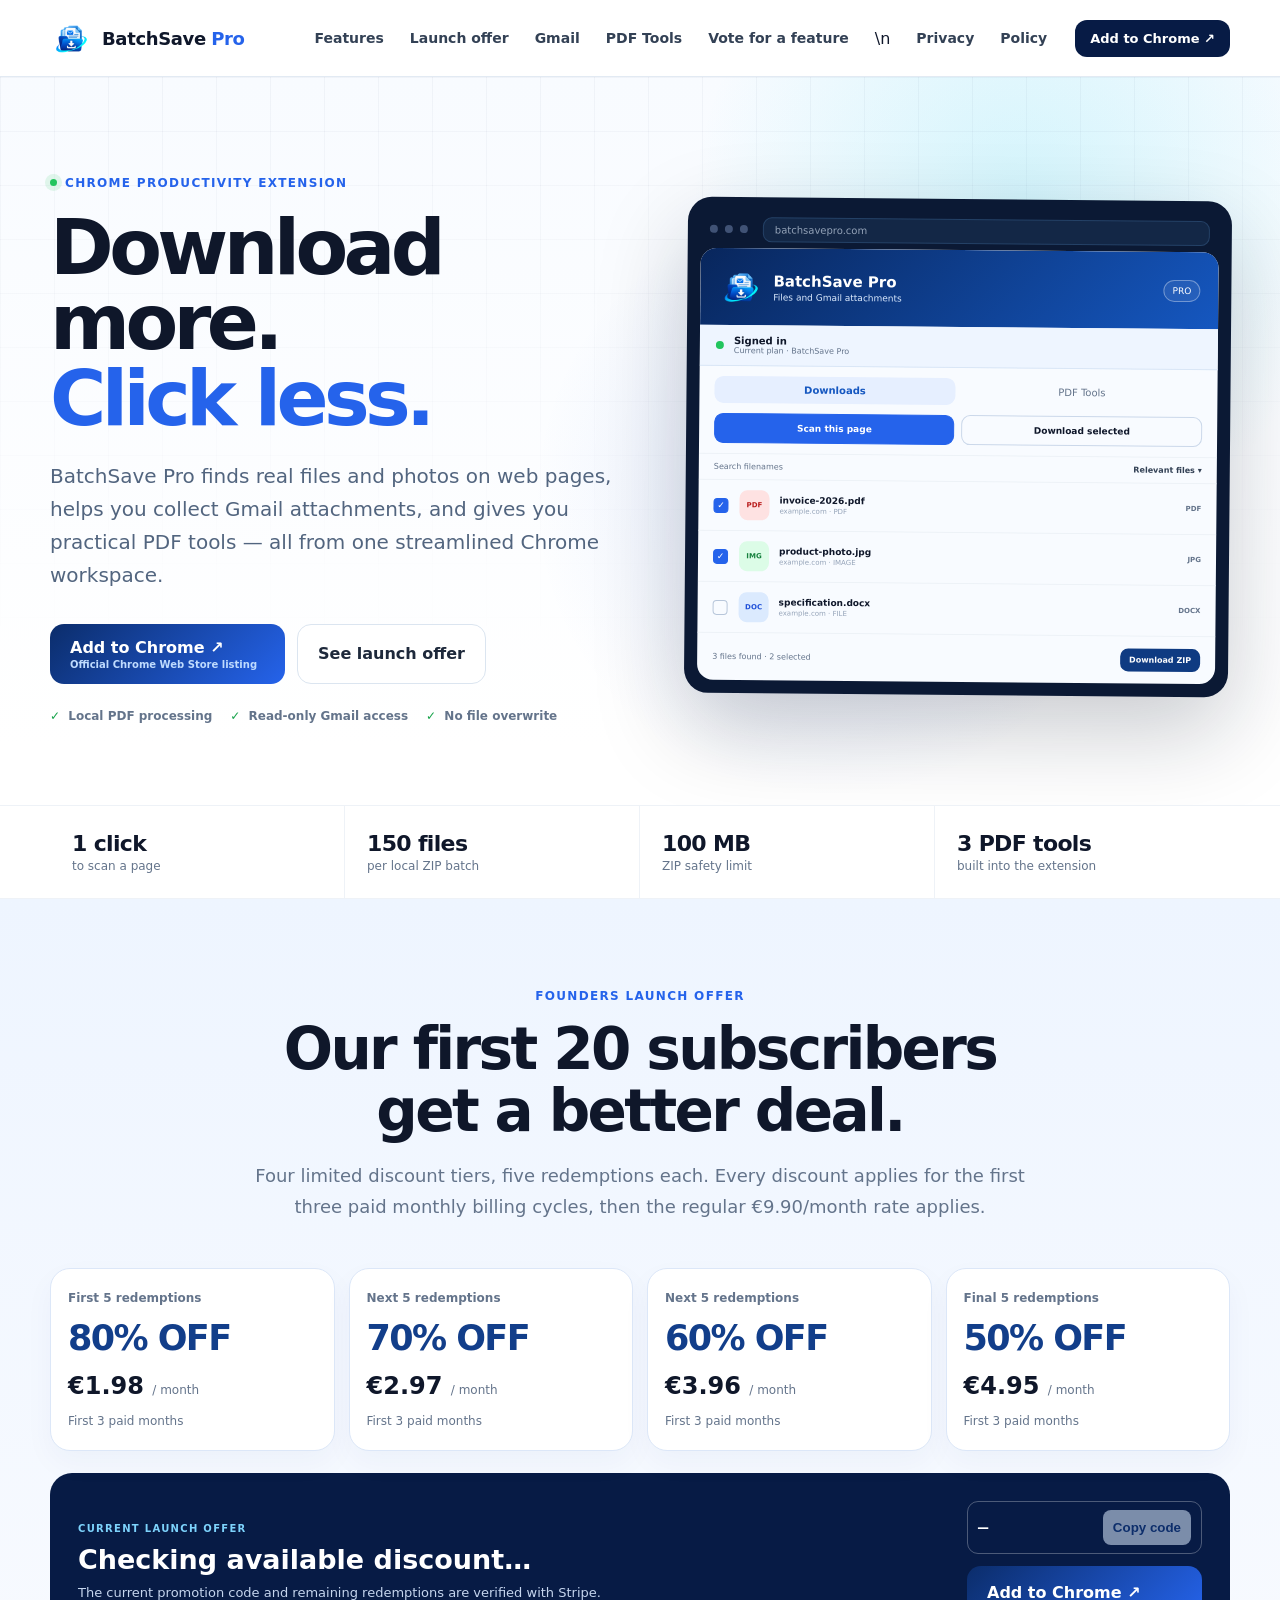
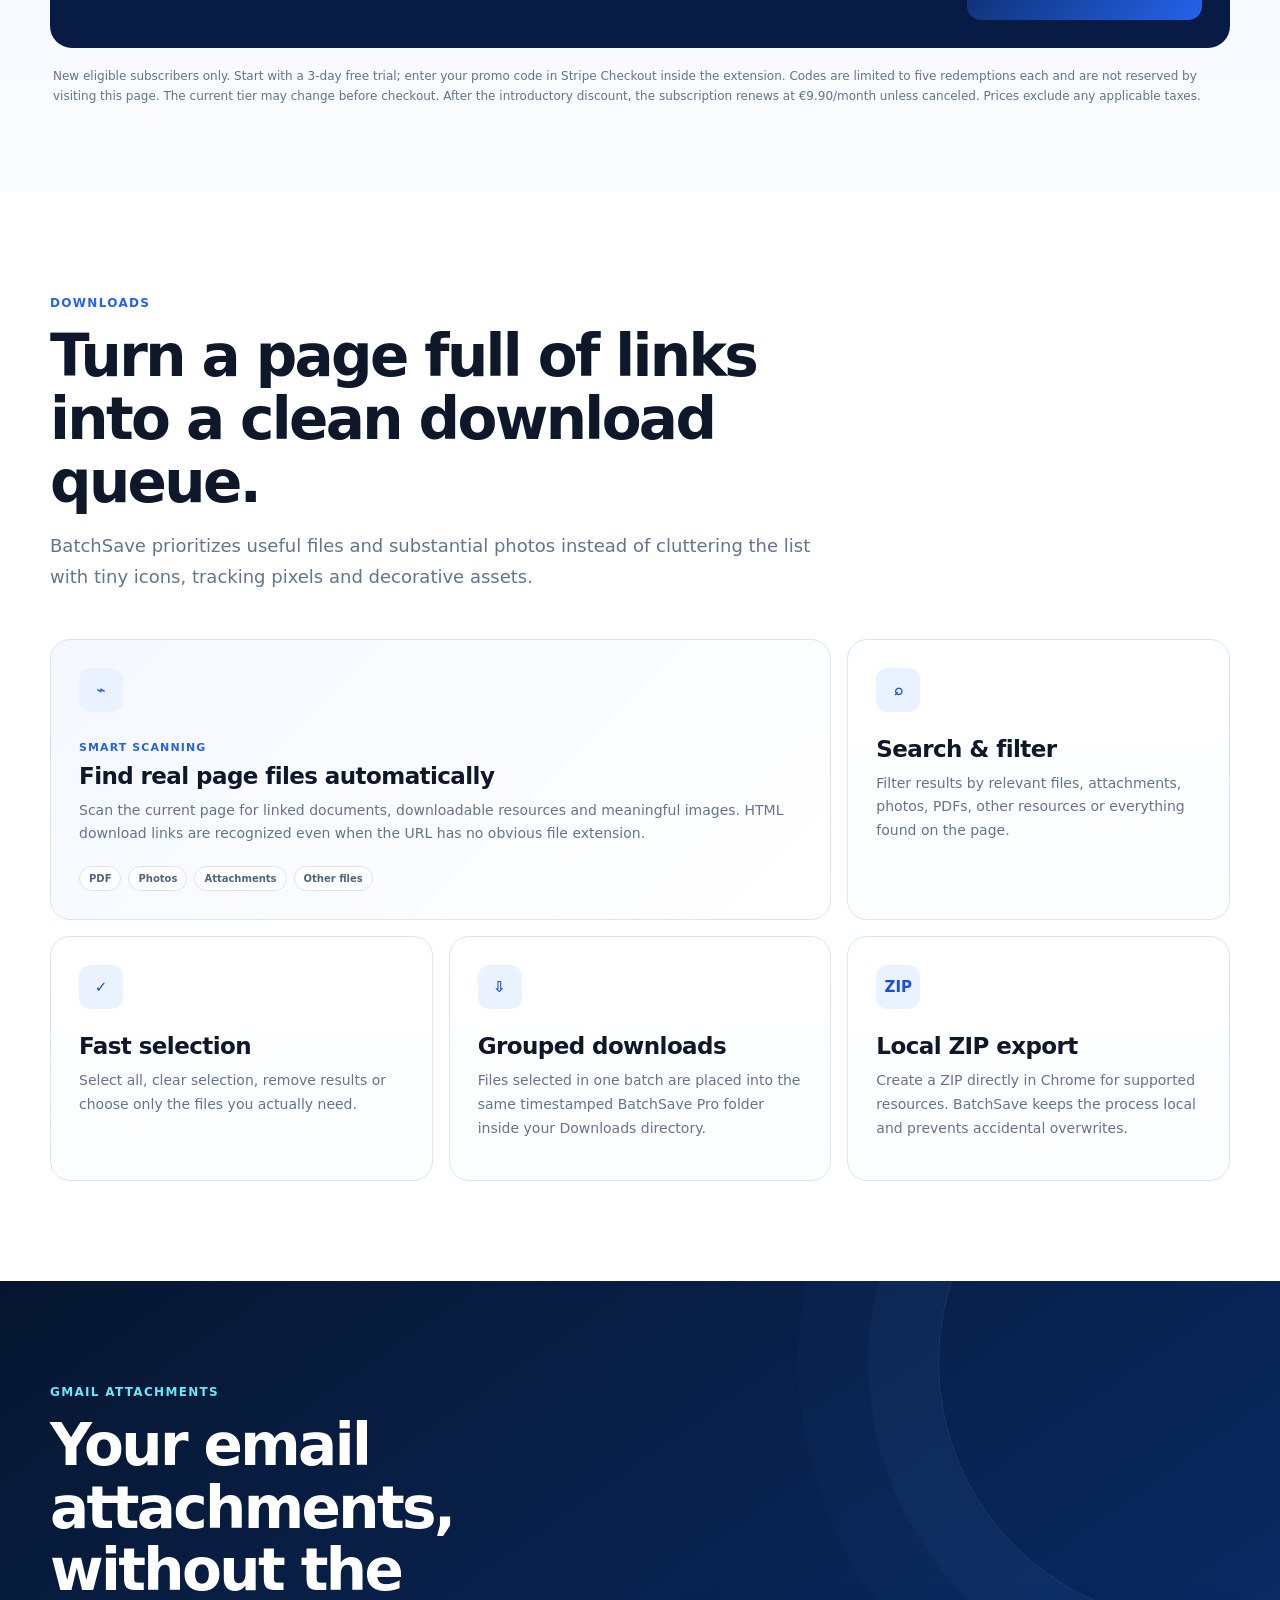
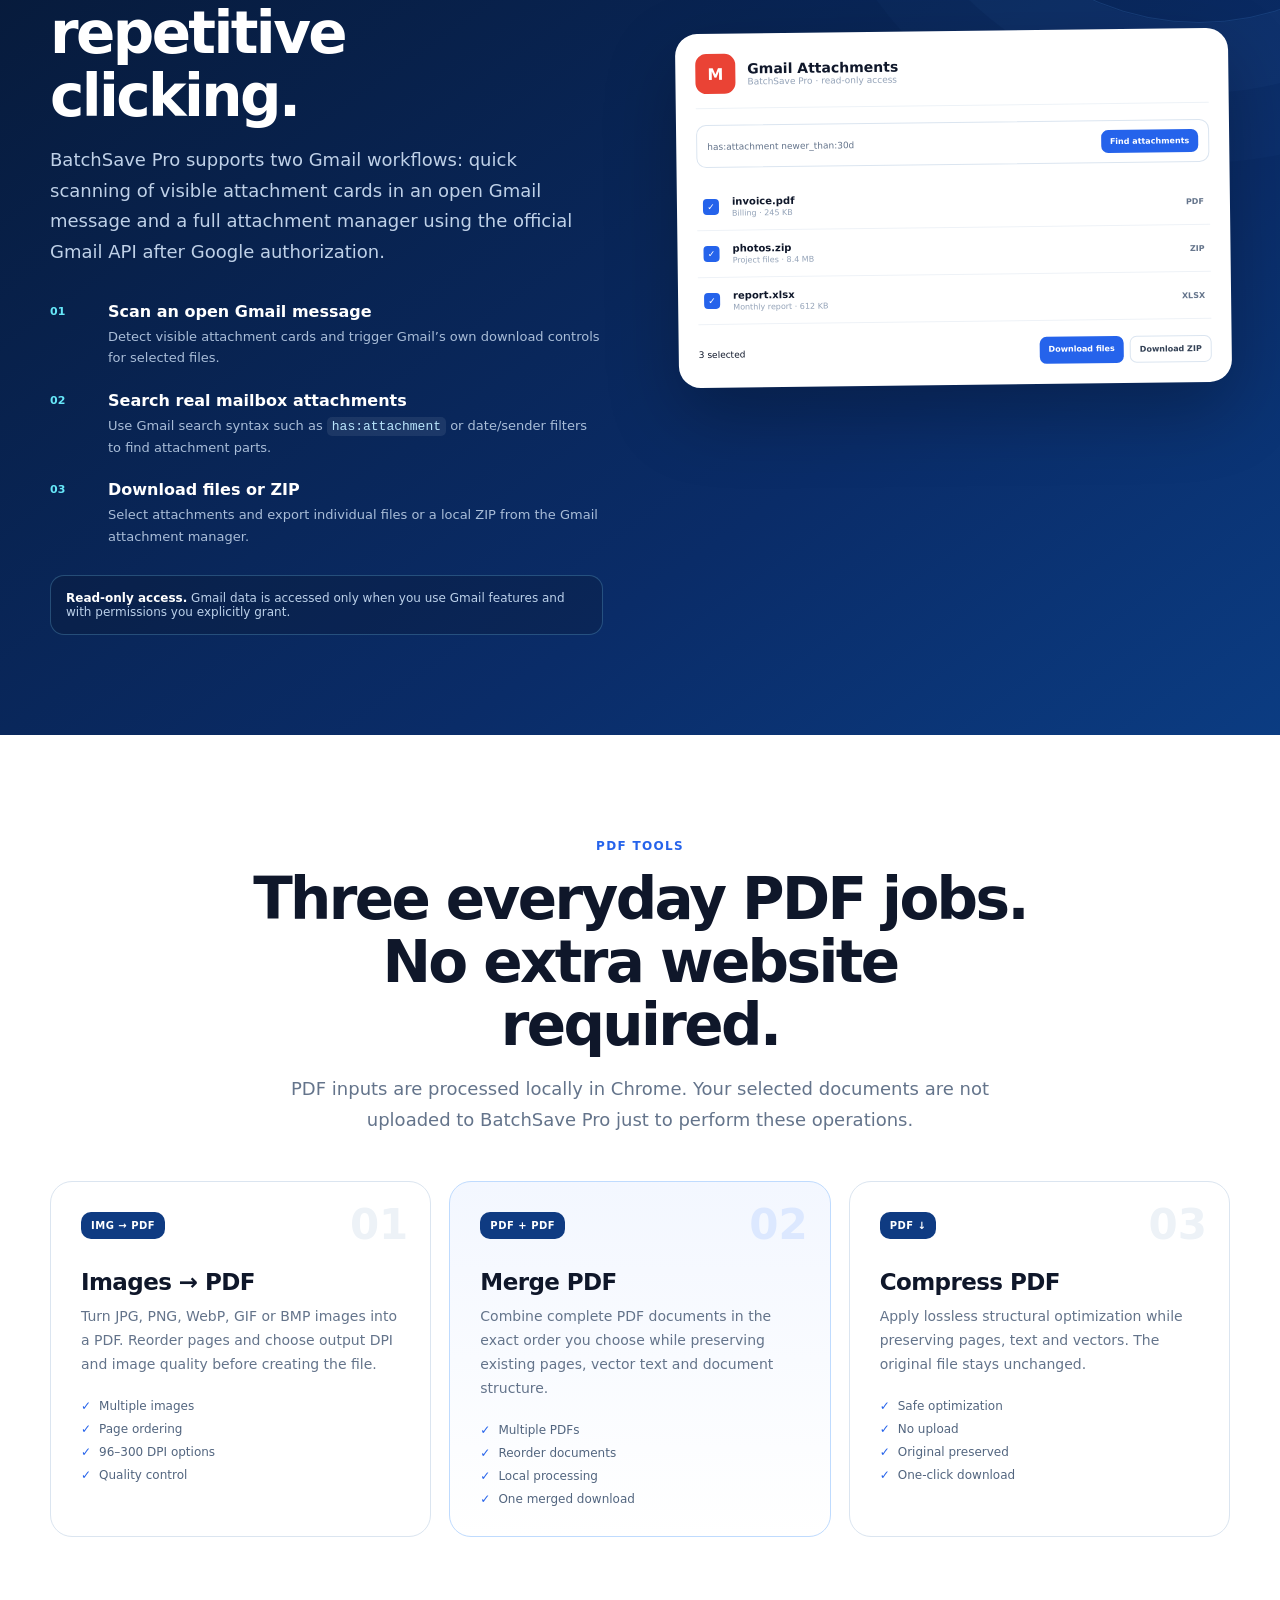
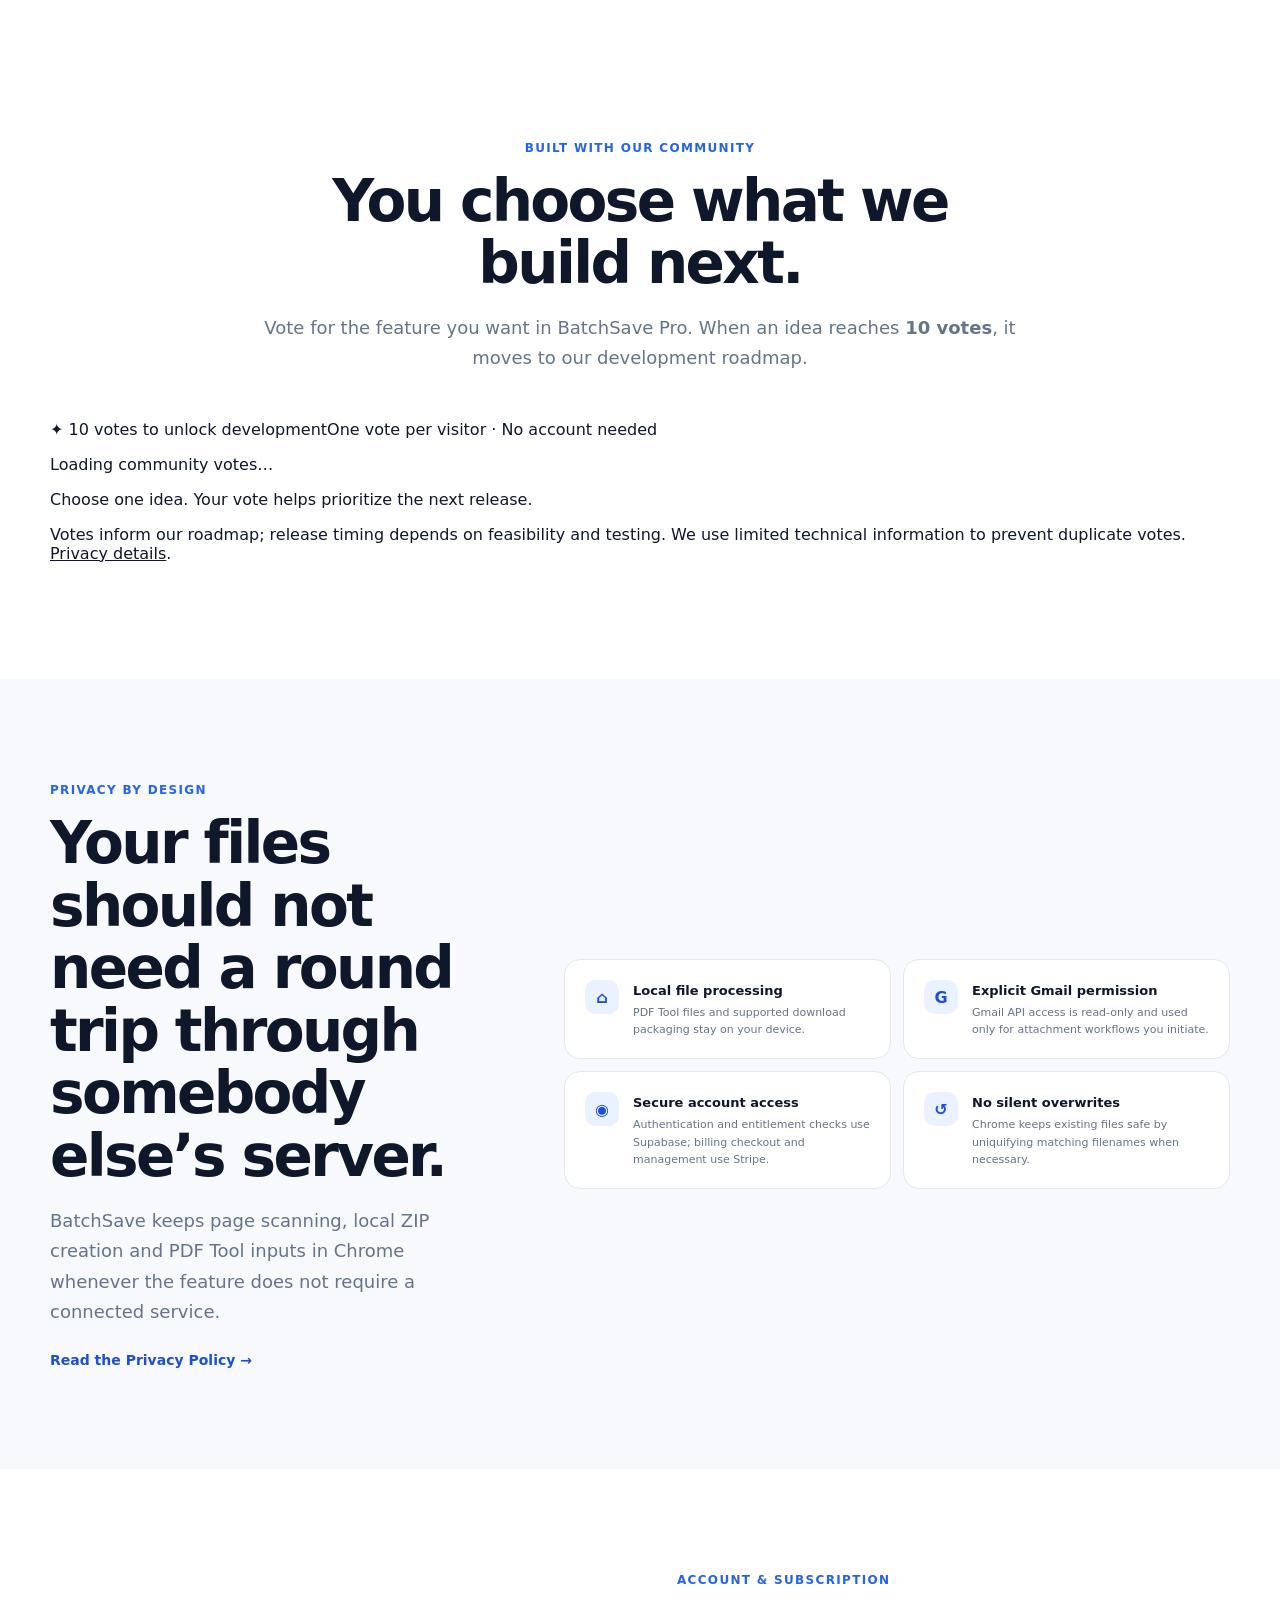
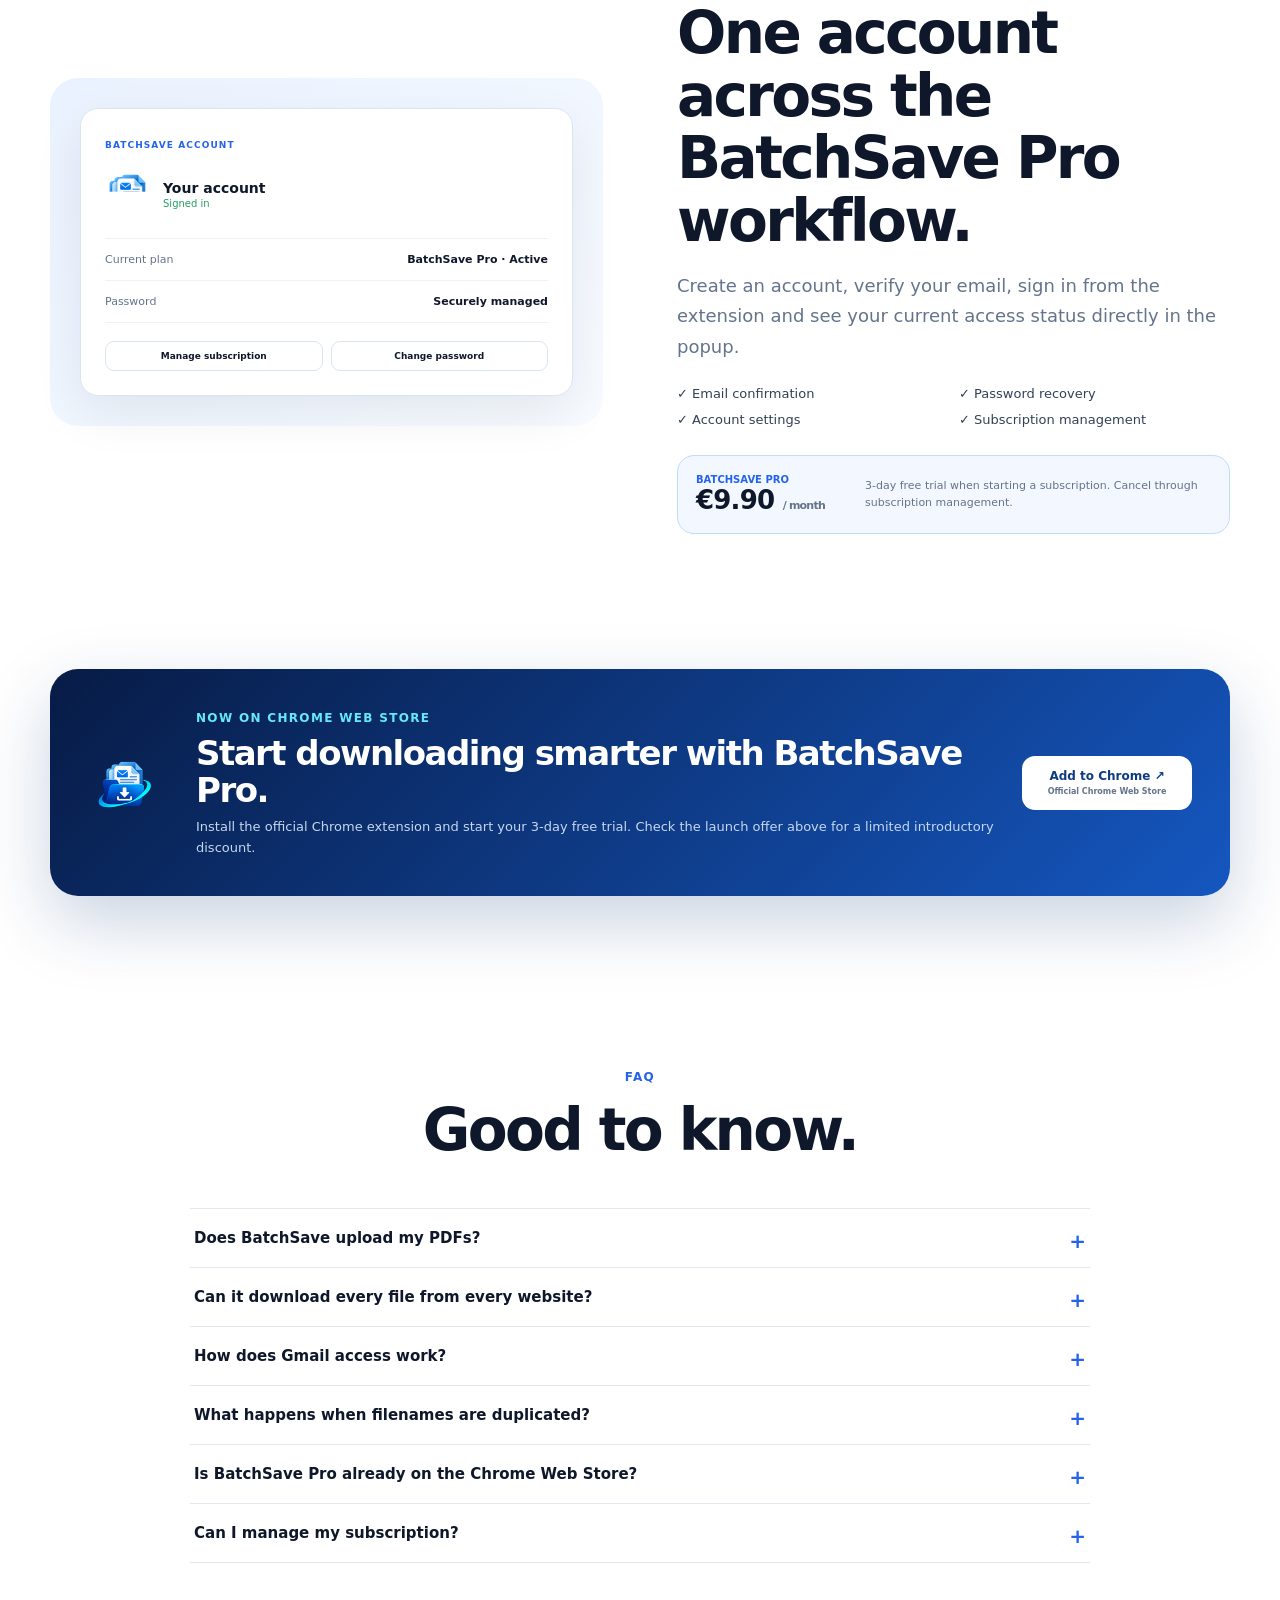
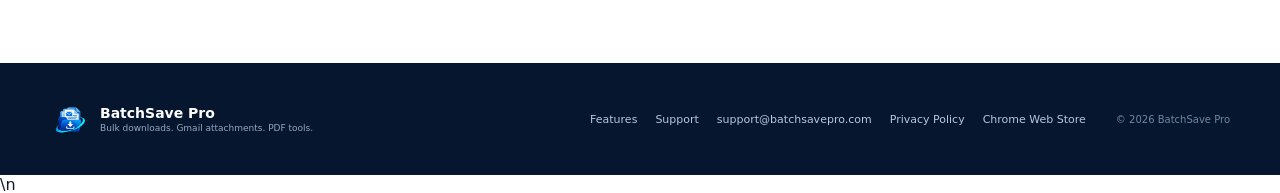
==== commit a4a71fbc: "Add community voting section and roadmap navigation" ====
--- a/index.html
+++ b/index.html
@@ -2,7 +2,7 @@
 <html lang="en">
 <head>
   <!-- Google Tag Manager -->
-  <script>(function(w,d,s,l,i){w[l]=w[l]||[];w[l].push({'gtm.start':new Date().getTime(),event:'gtm.js'});var f=d.getElementsByTagName(s)[0],j=d.createElement(s),dl=l!='dataLayer'?'&l='+l:'';j.async=true;j.src='https://www.googletagmanager.com/gtm.js?id='+i+dl;f.parentNode.insertBefore(j,f);})(window,document,'script','dataLayer','GTM-NC8MQB7D');</script>
+  <script>(function(w,d,s,l,i){w[l]=w[l]||[];w[l].push({'gtm.start':new Date().getTime(),event:'gtm.js'});var f=d.getElementsByTagName(s)[0],j=d.createElement(s),dl=l!='dataLayer'?'&l='+l:'';j.async=true;j.src='https://www.googletagmanager.com/gtm.js?id='+i+dl;f.parentNode.insertBefore(j,f);})(window,document,'script','dataLayer','GTM-M964WF62');</script>
   <!-- End Google Tag Manager -->
   <meta charset="utf-8">
   <meta name="viewport" content="width=device-width,initial-scale=1">
@@ -15,7 +15,7 @@
 </head>
 <body>
   <!-- Google Tag Manager (noscript) -->
-  <noscript><iframe src="https://www.googletagmanager.com/ns.html?id=GTM-NC8MQB7D" height="0" width="0" style="display:none;visibility:hidden" title="Google Tag Manager"></iframe></noscript>
+  <noscript><iframe src="https://www.googletagmanager.com/ns.html?id=GTM-M964WF62" height="0" width="0" style="display:none;visibility:hidden" title="Google Tag Manager"></iframe></noscript>
   <!-- End Google Tag Manager (noscript) -->
   <header class="site-header">
     <div class="container nav">
@@ -28,7 +28,7 @@
         <a href="#founders-offer">Launch offer</a>
         <a href="#gmail">Gmail</a>
         <a href="#pdf">PDF Tools</a>
-        <a href="#privacy">Privacy</a>
+        <a href="#roadmap">Vote for a feature</a>\n        <a href="#privacy">Privacy</a>
         <a href="privacy.html">Policy</a>
       </nav>
       <a class="nav-cta" href="https://chromewebstore.google.com/detail/batchsave-pro-%E2%80%94-bulk-file/fmcnaamkhfckofpehjffipbjbfgghneb" target="_blank" rel="noopener noreferrer">Add to Chrome ↗</a>
@@ -216,6 +216,23 @@
       </div>
     </section>
 
+
+    <section id="roadmap" class="section vote-section" aria-labelledby="vote-title">
+      <div class="container">
+        <div class="section-heading centered">
+          <span class="section-kicker">Built with our community</span>
+          <h2 id="vote-title">You choose what we build next.</h2>
+          <p>Vote for the feature you want in BatchSave Pro. When an idea reaches <strong>10 votes</strong>, it moves to our development roadmap.</p>
+        </div>
+        <div class="vote-meta"><span class="vote-goal"><span aria-hidden="true">✦</span> 10 votes to unlock development</span><span>One vote per visitor · No account needed</span></div>
+        <div id="feature-poll" class="vote-grid" aria-live="polite">
+          <p class="vote-placeholder">Loading community votes…</p>
+        </div>
+        <p id="vote-feedback" class="vote-feedback" role="status" aria-live="polite">Choose one idea. Your vote helps prioritize the next release.</p>
+        <p class="vote-disclaimer">Votes inform our roadmap; release timing depends on feasibility and testing. We use limited technical information to prevent duplicate votes. <a href="privacy.html">Privacy details</a>.</p>
+      </div>
+    </section>
+
     <section id="privacy" class="section privacy-section">
       <div class="container privacy-grid">
         <div>
@@ -299,8 +316,7 @@
       <div class="footer-copy">© 2026 BatchSave Pro</div>
     </div>
   </footer>
-  <script>
-    (() => {
+  <script src="feature-voting.js" defer></script>\n  <script>\n    (() => {
       const endpoint = "https://gcfyaaqqsqrjwujpymjz.supabase.co/functions/v1/launch-offer-status";
       const headline = document.getElementById("offer-headline");
       const description = document.getElementById("offer-description");
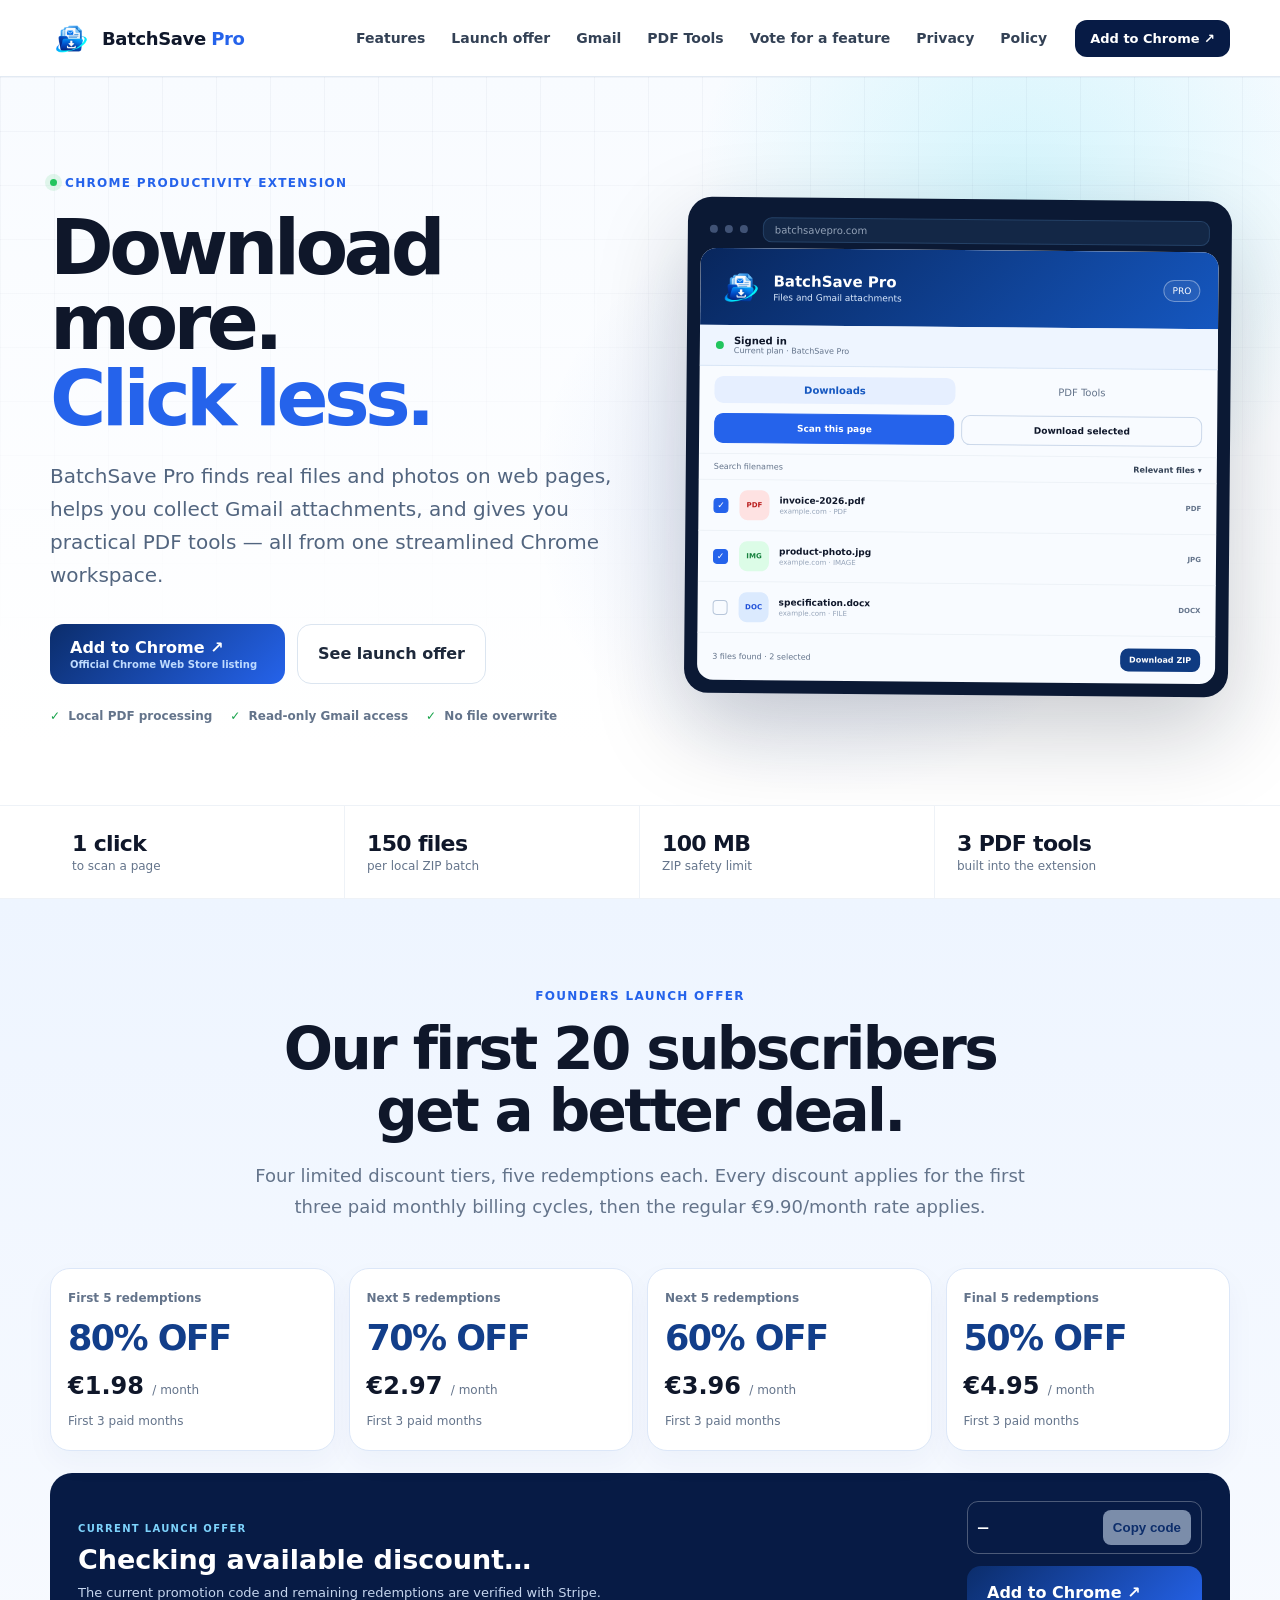
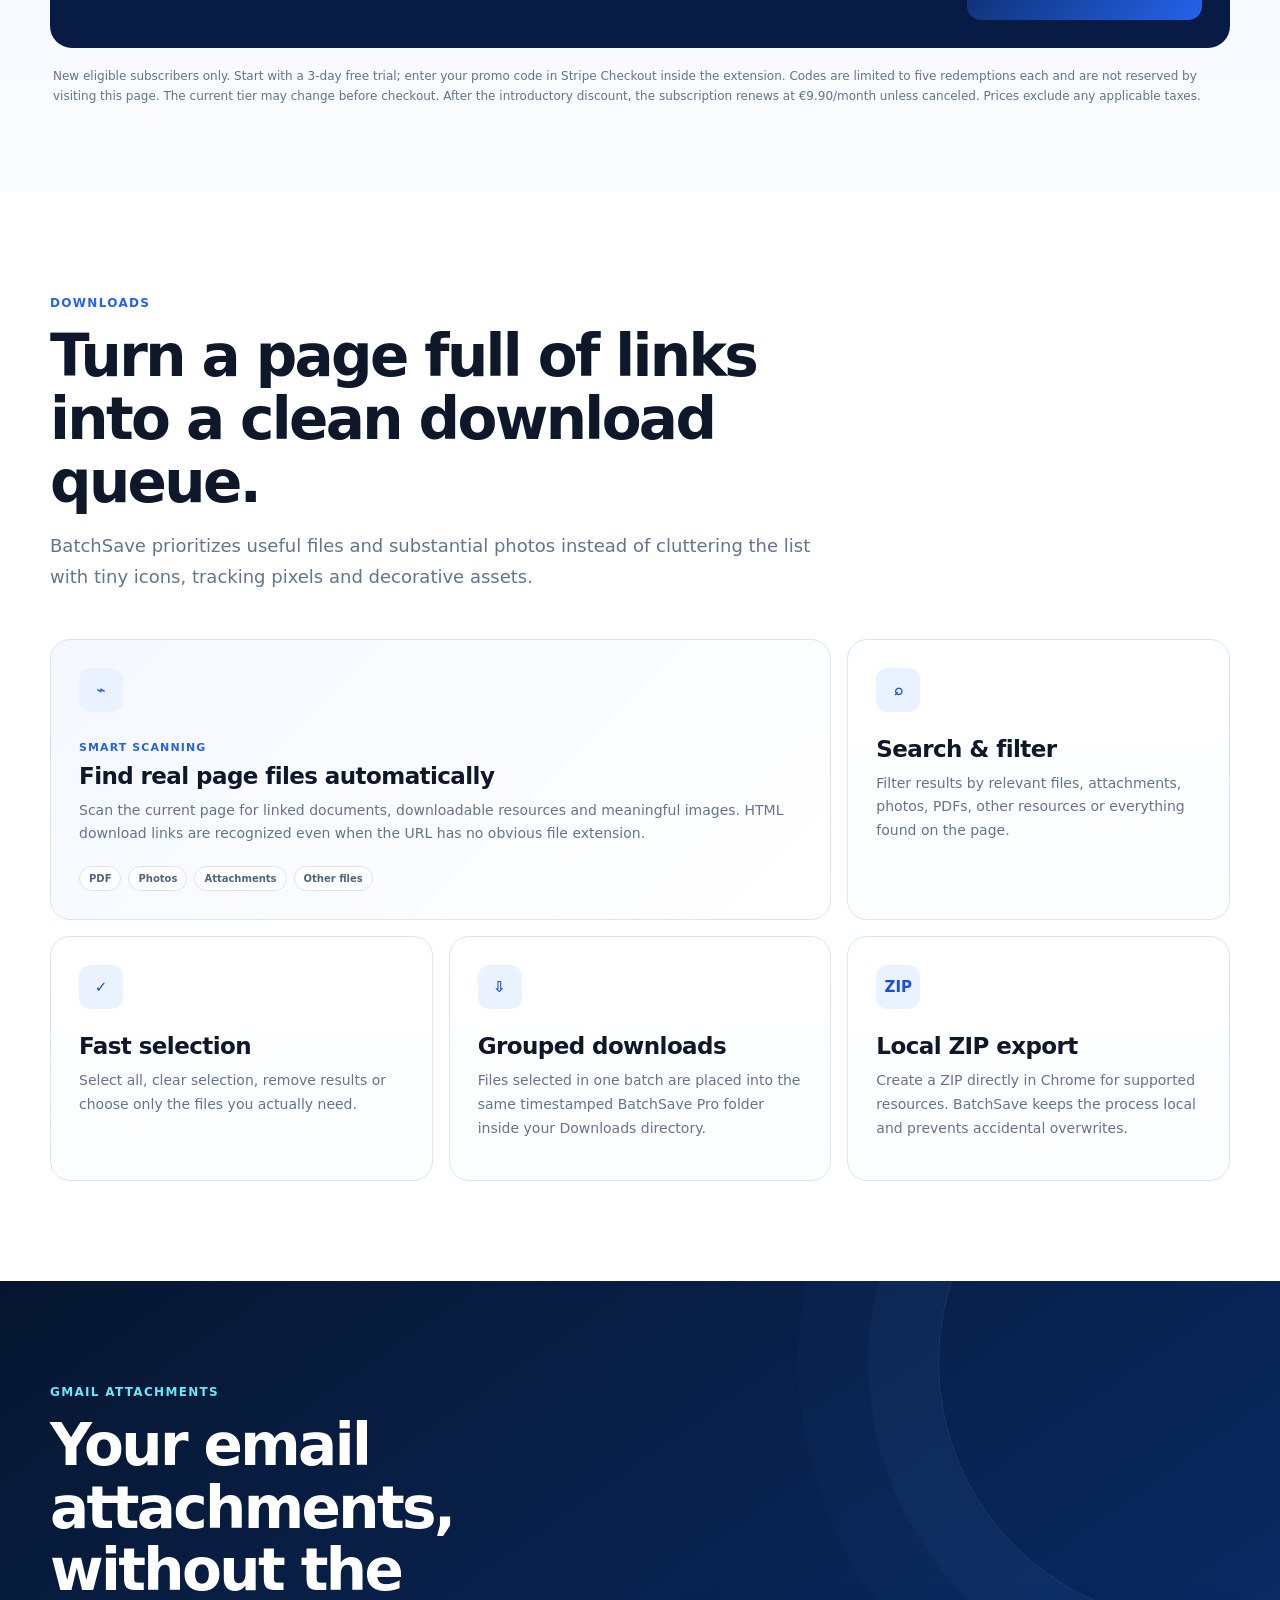
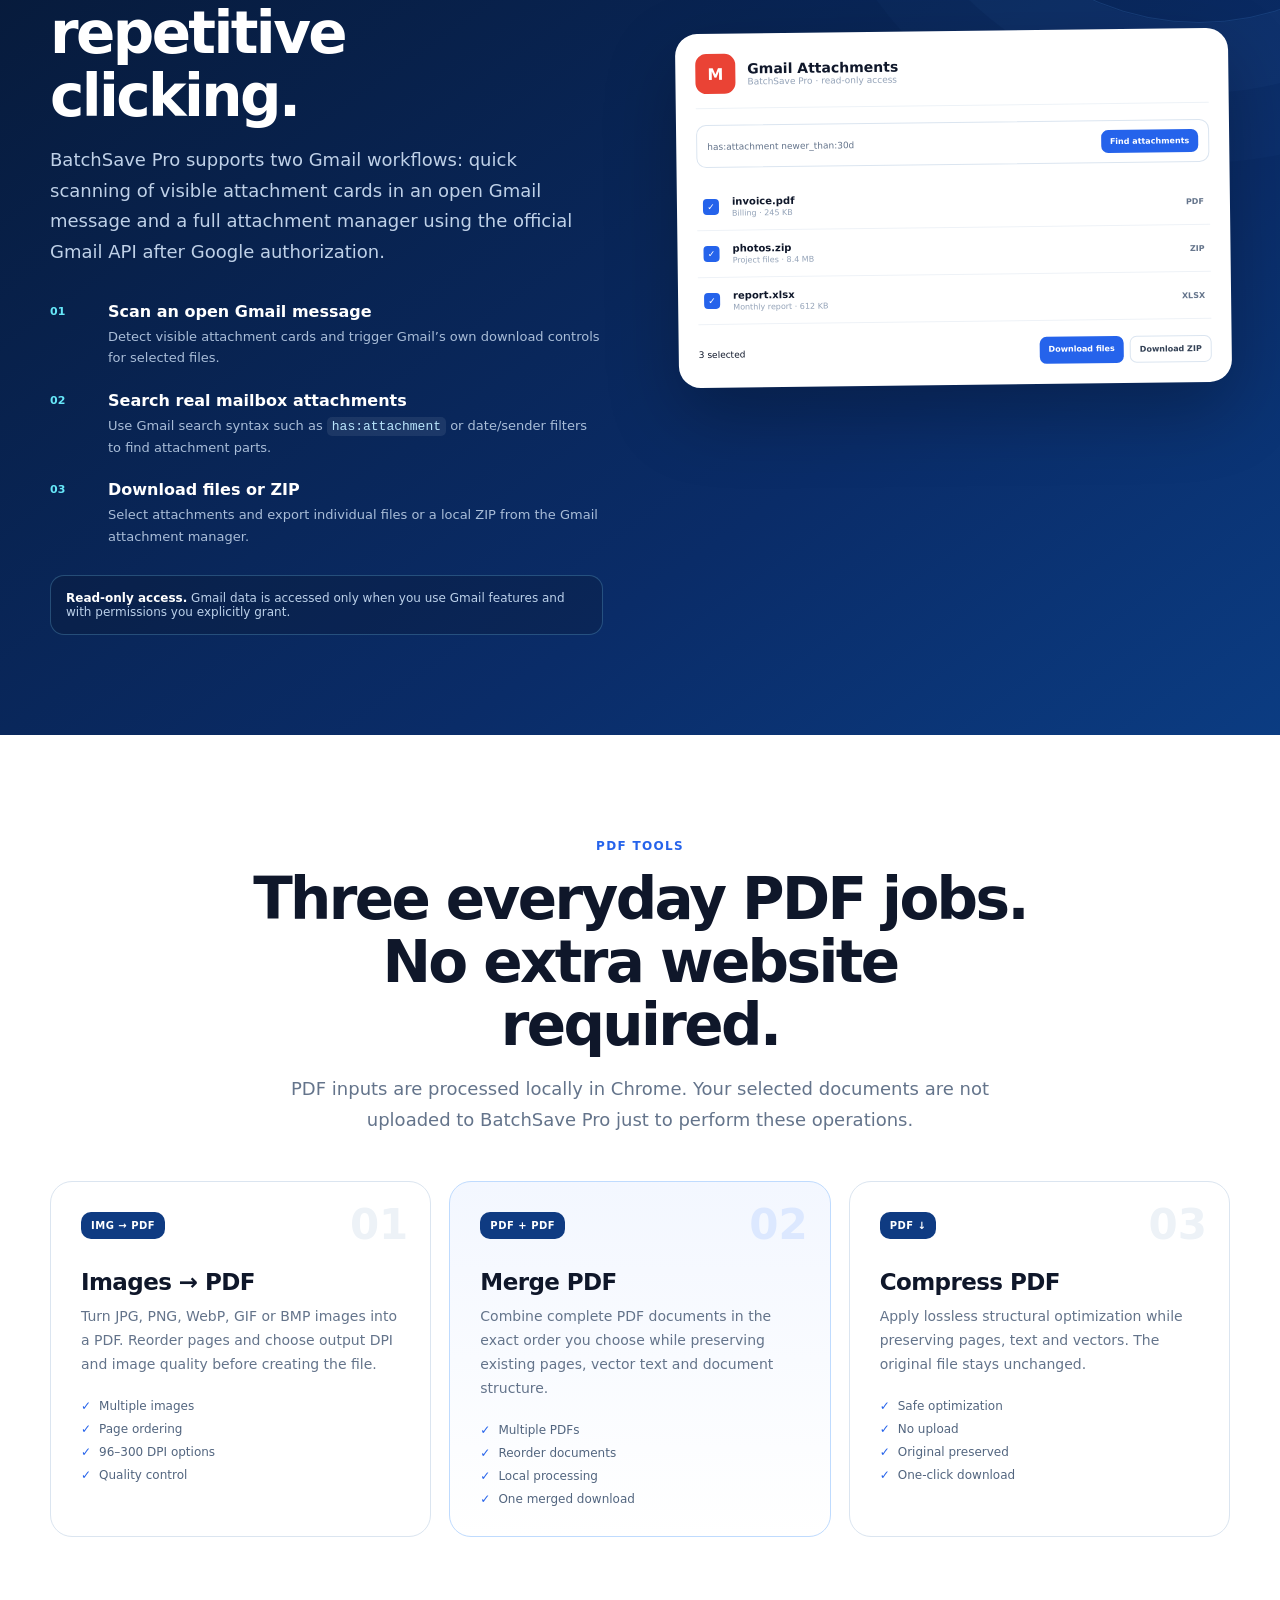
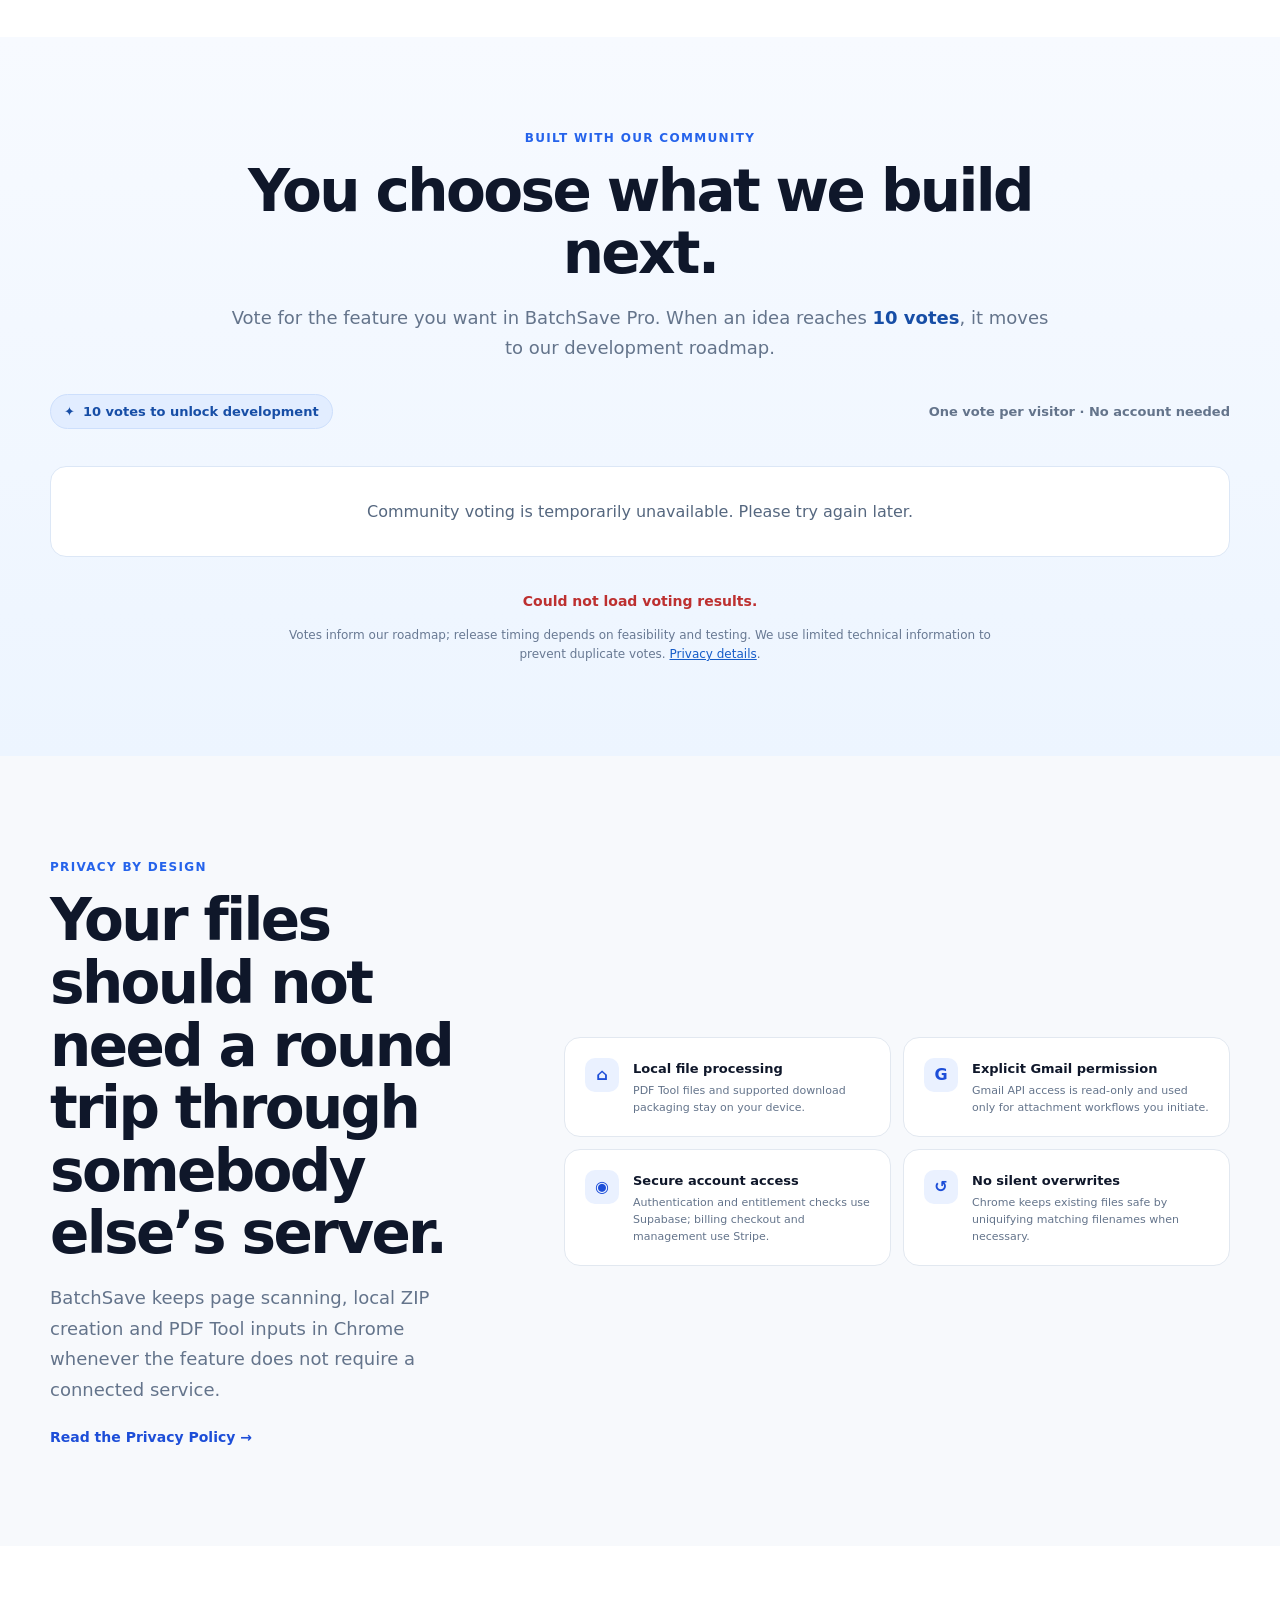
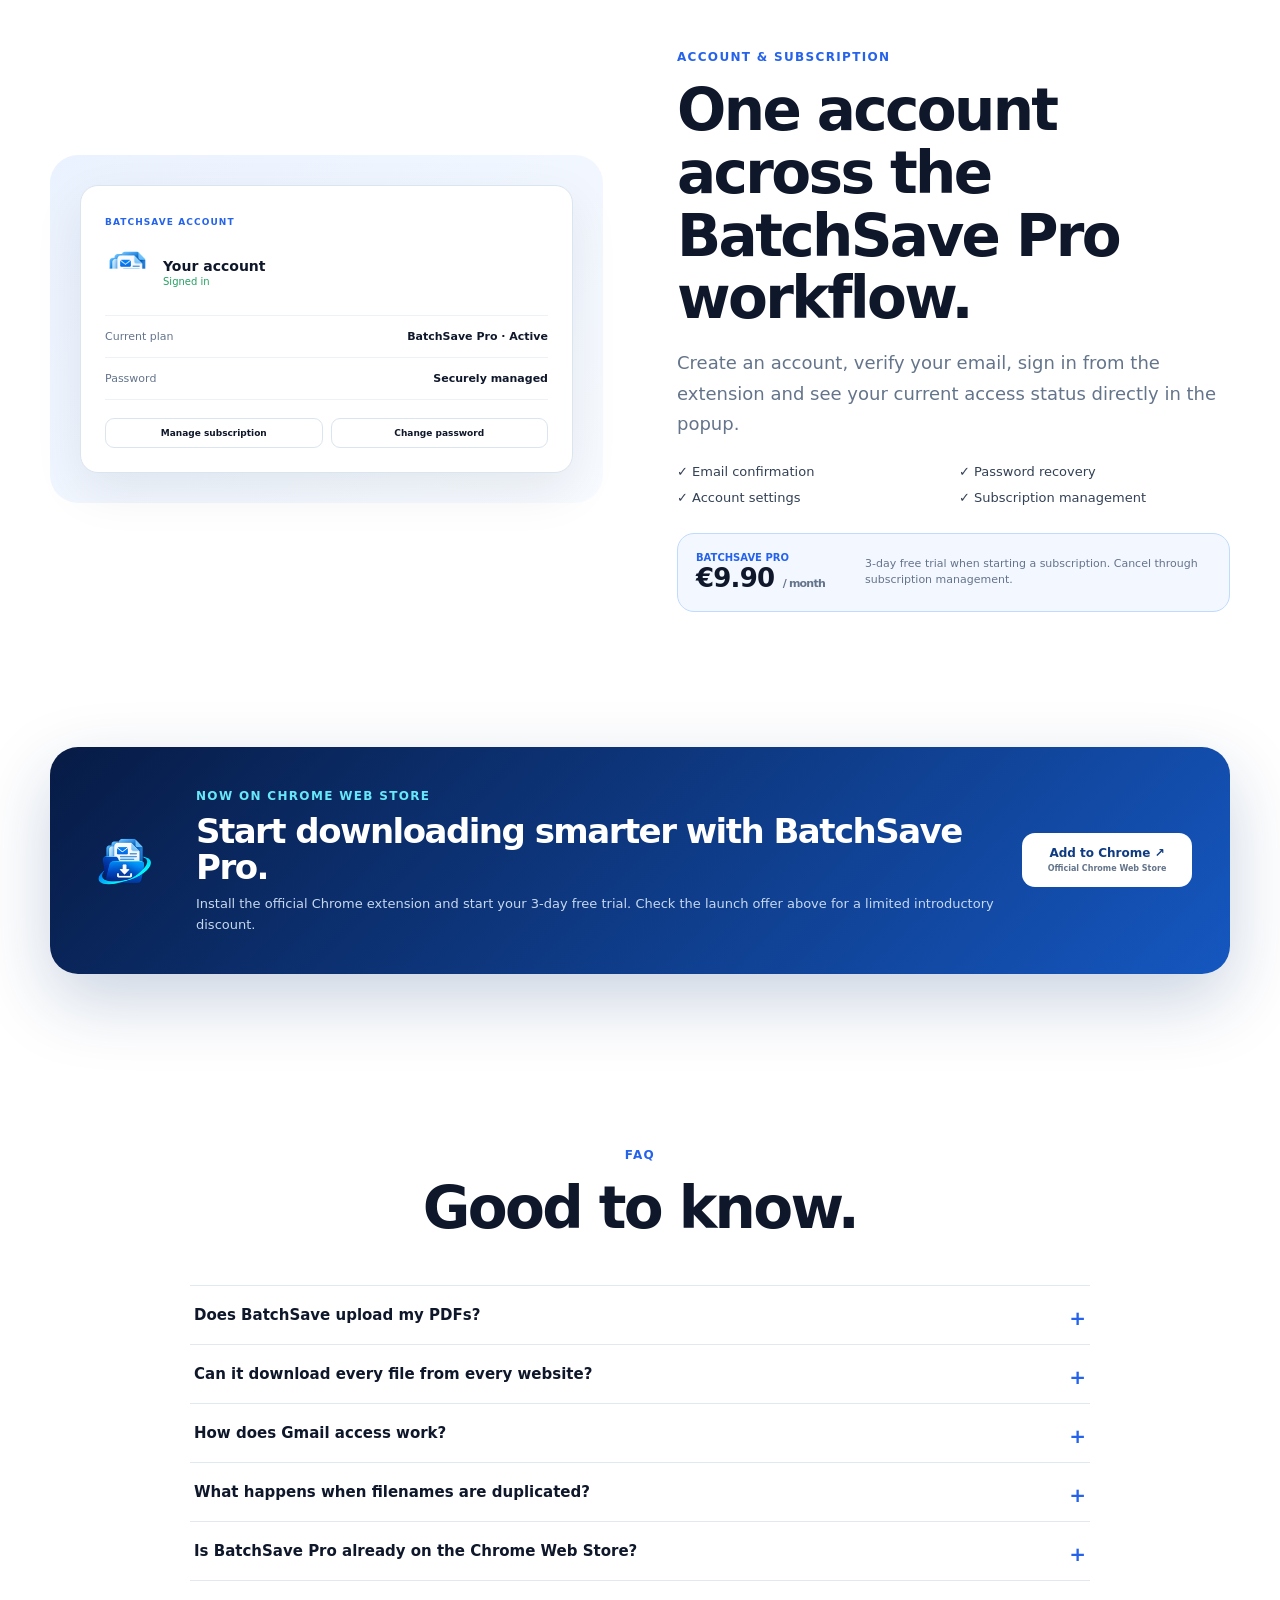
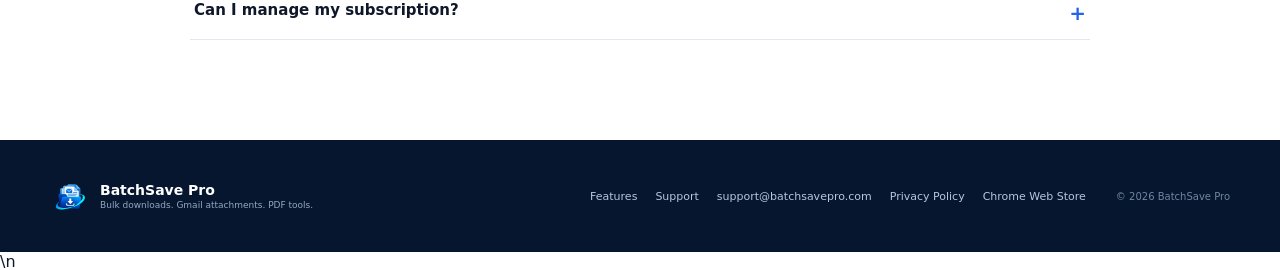
==== commit b2b994ab: "Fix feature voting navigation formatting" ====
--- a/index.html
+++ b/index.html
@@ -28,7 +28,8 @@
         <a href="#founders-offer">Launch offer</a>
         <a href="#gmail">Gmail</a>
         <a href="#pdf">PDF Tools</a>
-        <a href="#roadmap">Vote for a feature</a>\n        <a href="#privacy">Privacy</a>
+        <a href="#roadmap">Vote for a feature</a>
+        <a href="#privacy">Privacy</a>
         <a href="privacy.html">Policy</a>
       </nav>
       <a class="nav-cta" href="https://chromewebstore.google.com/detail/batchsave-pro-%E2%80%94-bulk-file/fmcnaamkhfckofpehjffipbjbfgghneb" target="_blank" rel="noopener noreferrer">Add to Chrome ↗</a>
--- a/styles.css
+++ b/styles.css
@@ -159,3 +159,33 @@
 .store-button{text-decoration:none;display:inline-block;cursor:pointer}
 @media(max-width:980px){.founders-grid{grid-template-columns:repeat(2,minmax(0,1fr))}}
 @media(max-width:700px){.founders-grid{grid-template-columns:repeat(2,minmax(0,1fr));gap:10px}.founders-tier{padding:16px 12px}.founders-tier>strong{font-size:28px}.founders-price{font-size:20px}.founders-active{flex-direction:column;align-items:stretch;padding:22px}.founders-code-area{min-width:0}.founders-active h3{font-size:23px}}
+
+
+/* Community feature voting */
+.vote-section{background:linear-gradient(180deg,#f7faff 0%,#edf5ff 100%);padding-top:90px;padding-bottom:92px}
+.vote-section .section-heading{max-width:830px;margin-bottom:30px}
+.vote-section .section-heading p strong{color:#174ea6}
+.vote-meta{display:flex;align-items:center;justify-content:space-between;gap:12px;margin-bottom:21px;color:#64748b;font-size:13px;font-weight:650}
+.vote-goal{display:inline-flex;align-items:center;gap:8px;color:#174ea6;background:#e2edff;border:1px solid #cddffc;padding:9px 13px;border-radius:999px}
+.vote-grid{display:grid;grid-template-columns:repeat(2,minmax(0,1fr));gap:18px}
+.vote-card{display:flex;flex-direction:column;min-height:228px;padding:26px;border:1px solid #d6e3f7;border-radius:22px;background:#fff;box-shadow:0 12px 34px rgba(18,51,104,.045);transition:transform .2s,border-color .2s}
+.vote-card:hover{transform:translateY(-2px);border-color:#b2cdf6}
+.vote-card.is-voted{border-color:#2c74dd}
+.vote-card-head{display:flex;justify-content:space-between;align-items:center;gap:10px;margin-bottom:14px}
+.vote-card-label{color:#1d5baa;background:#edf4ff;font-size:11px;font-weight:800;padding:6px 10px;border-radius:999px}
+.vote-total{color:#0b2b62;font-size:14px;white-space:nowrap}
+.vote-card h3{font-size:22px;letter-spacing:-.03em;color:#10213c;margin:0 0 8px}
+.vote-card p{font-size:14px;line-height:1.6;color:#64748b;margin:0 0 24px}
+.vote-track{height:8px;background:#e8effa;border-radius:20px;overflow:hidden;margin-top:auto}
+.vote-fill{height:100%;background:linear-gradient(90deg,#2563eb,#38bdf8);border-radius:20px;transition:width .3s}
+.vote-card-actions{display:flex;justify-content:space-between;gap:14px;align-items:center;margin-top:17px}
+.vote-card-actions span{font-size:12px;color:#64748b;font-weight:650}
+.vote-button{border:0;border-radius:11px;background:#155cc8;color:#fff;padding:11px 16px;font-size:13px;font-weight:800;cursor:pointer;white-space:nowrap}
+.vote-button:hover:not(:disabled){background:#1049a1}
+.vote-button:disabled{background:#e8eff8;color:#5c718e;cursor:default}
+.vote-feedback{min-height:22px;margin:20px 0 0;text-align:center;font-weight:700;font-size:14px;color:#1557b1}
+.vote-feedback.is-error{color:#bd3030}
+.vote-disclaimer{text-align:center;color:#687993;font-size:12px;line-height:1.6;margin:11px auto 0;max-width:740px}
+.vote-disclaimer a{color:#155cc8}
+.vote-placeholder{grid-column:1/-1;text-align:center;padding:35px;color:#55677f;background:#fff;border:1px solid #dce7f6;border-radius:16px}
+@media(max-width:700px){.vote-grid{grid-template-columns:1fr}.vote-meta{align-items:flex-start;flex-direction:column}.vote-card{padding:22px;min-height:210px}.vote-section{padding-top:70px;padding-bottom:70px}}
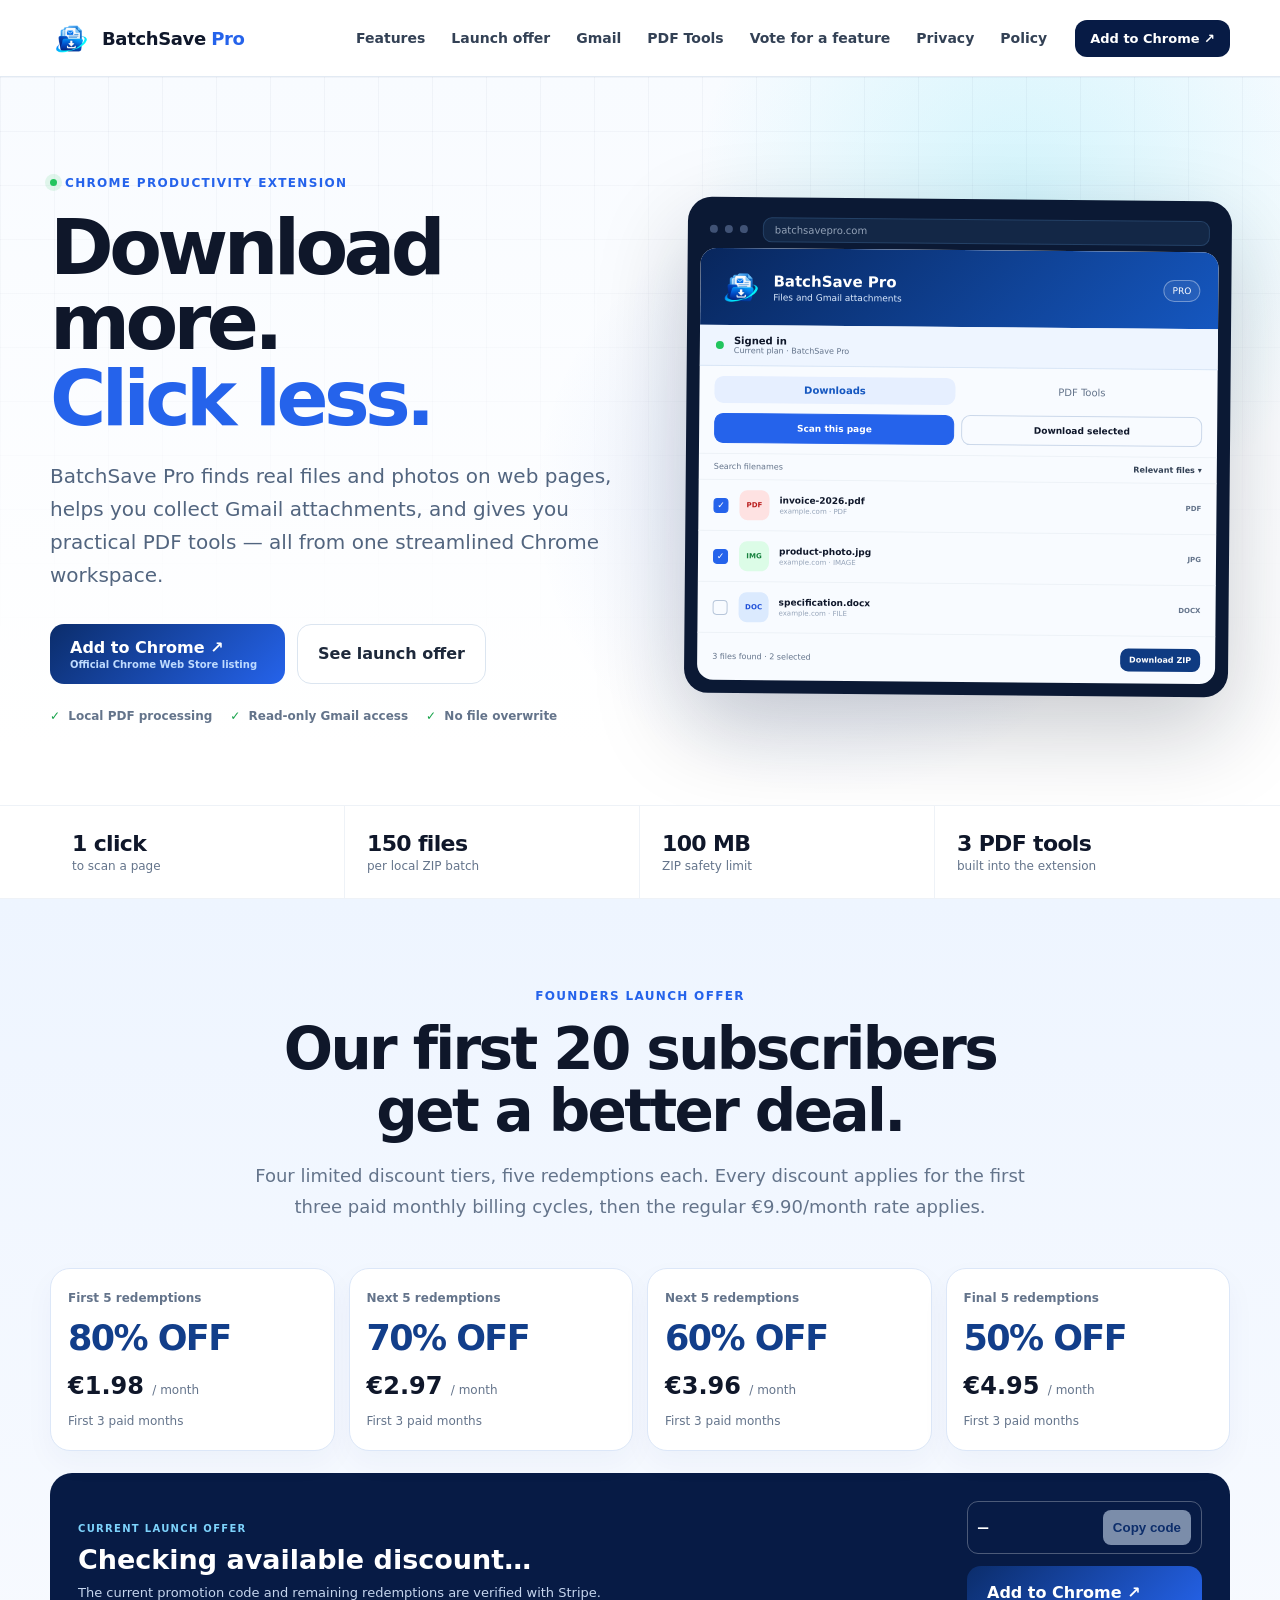
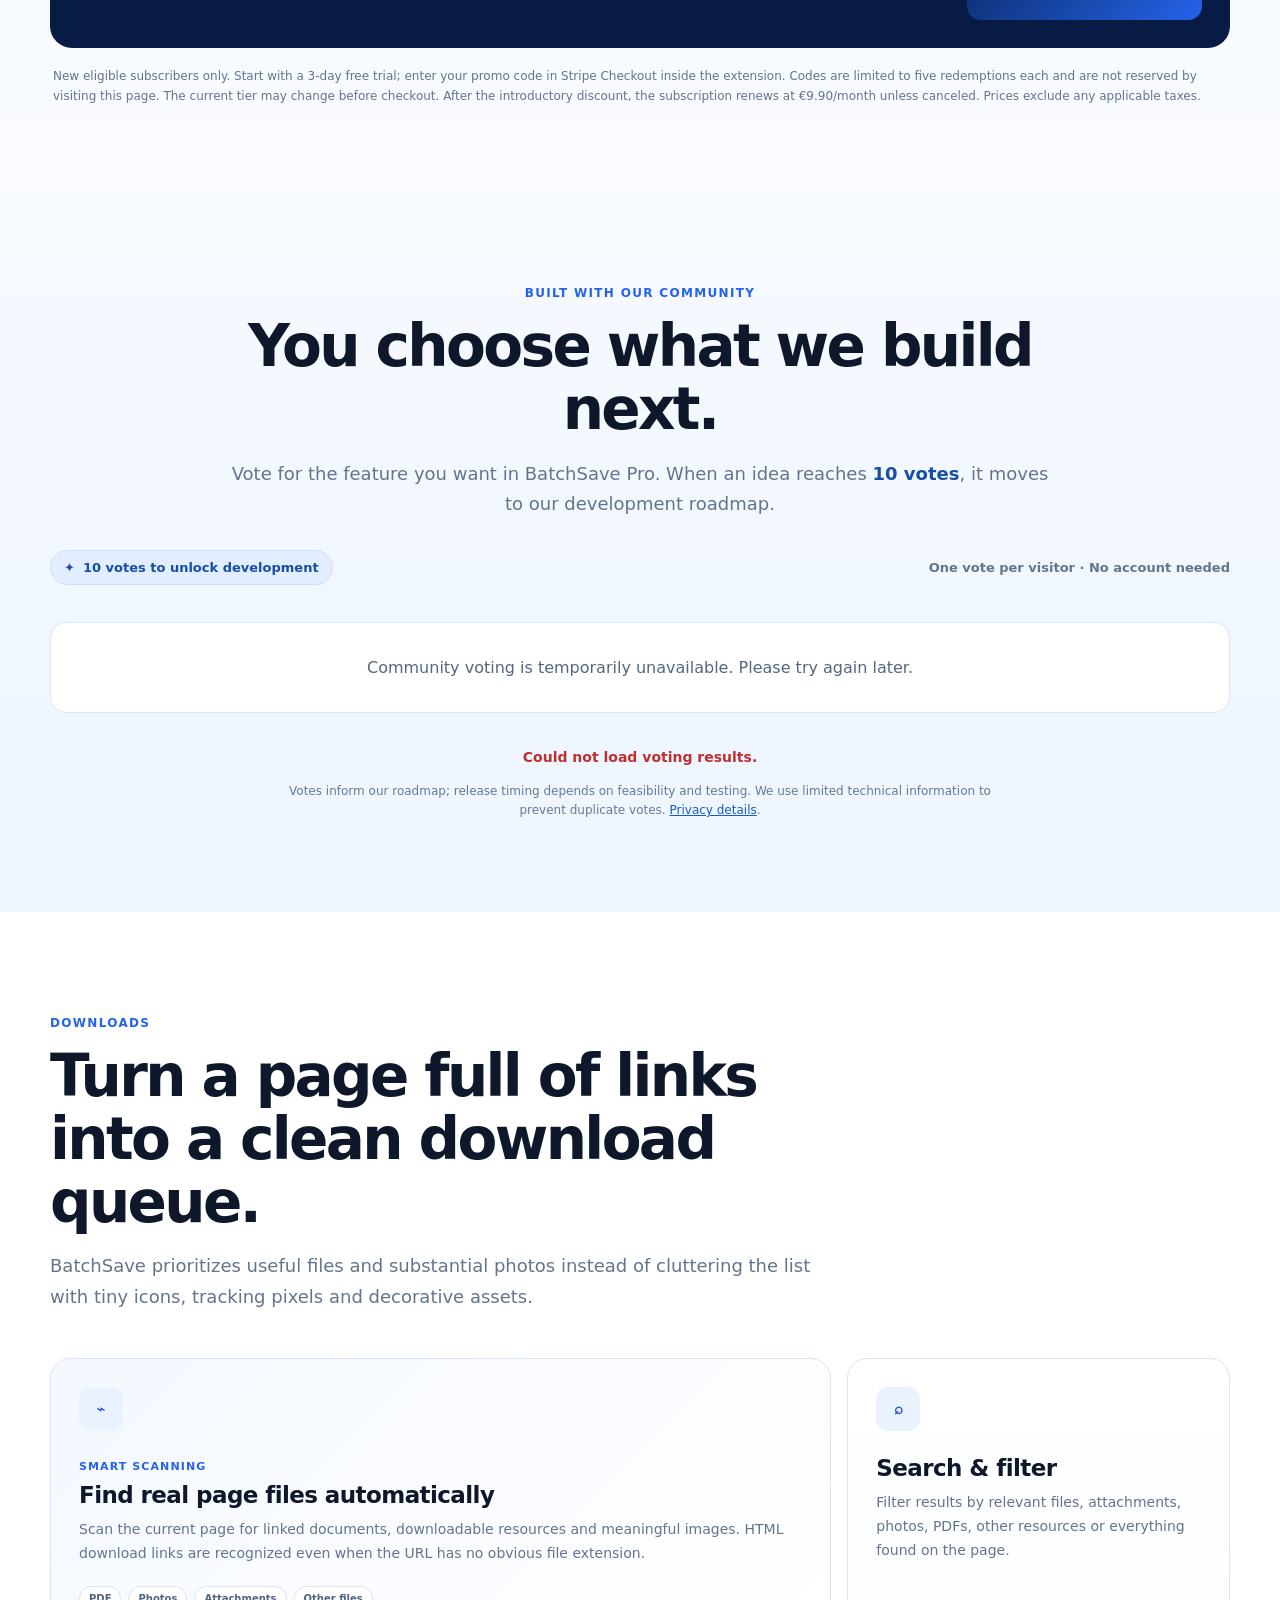
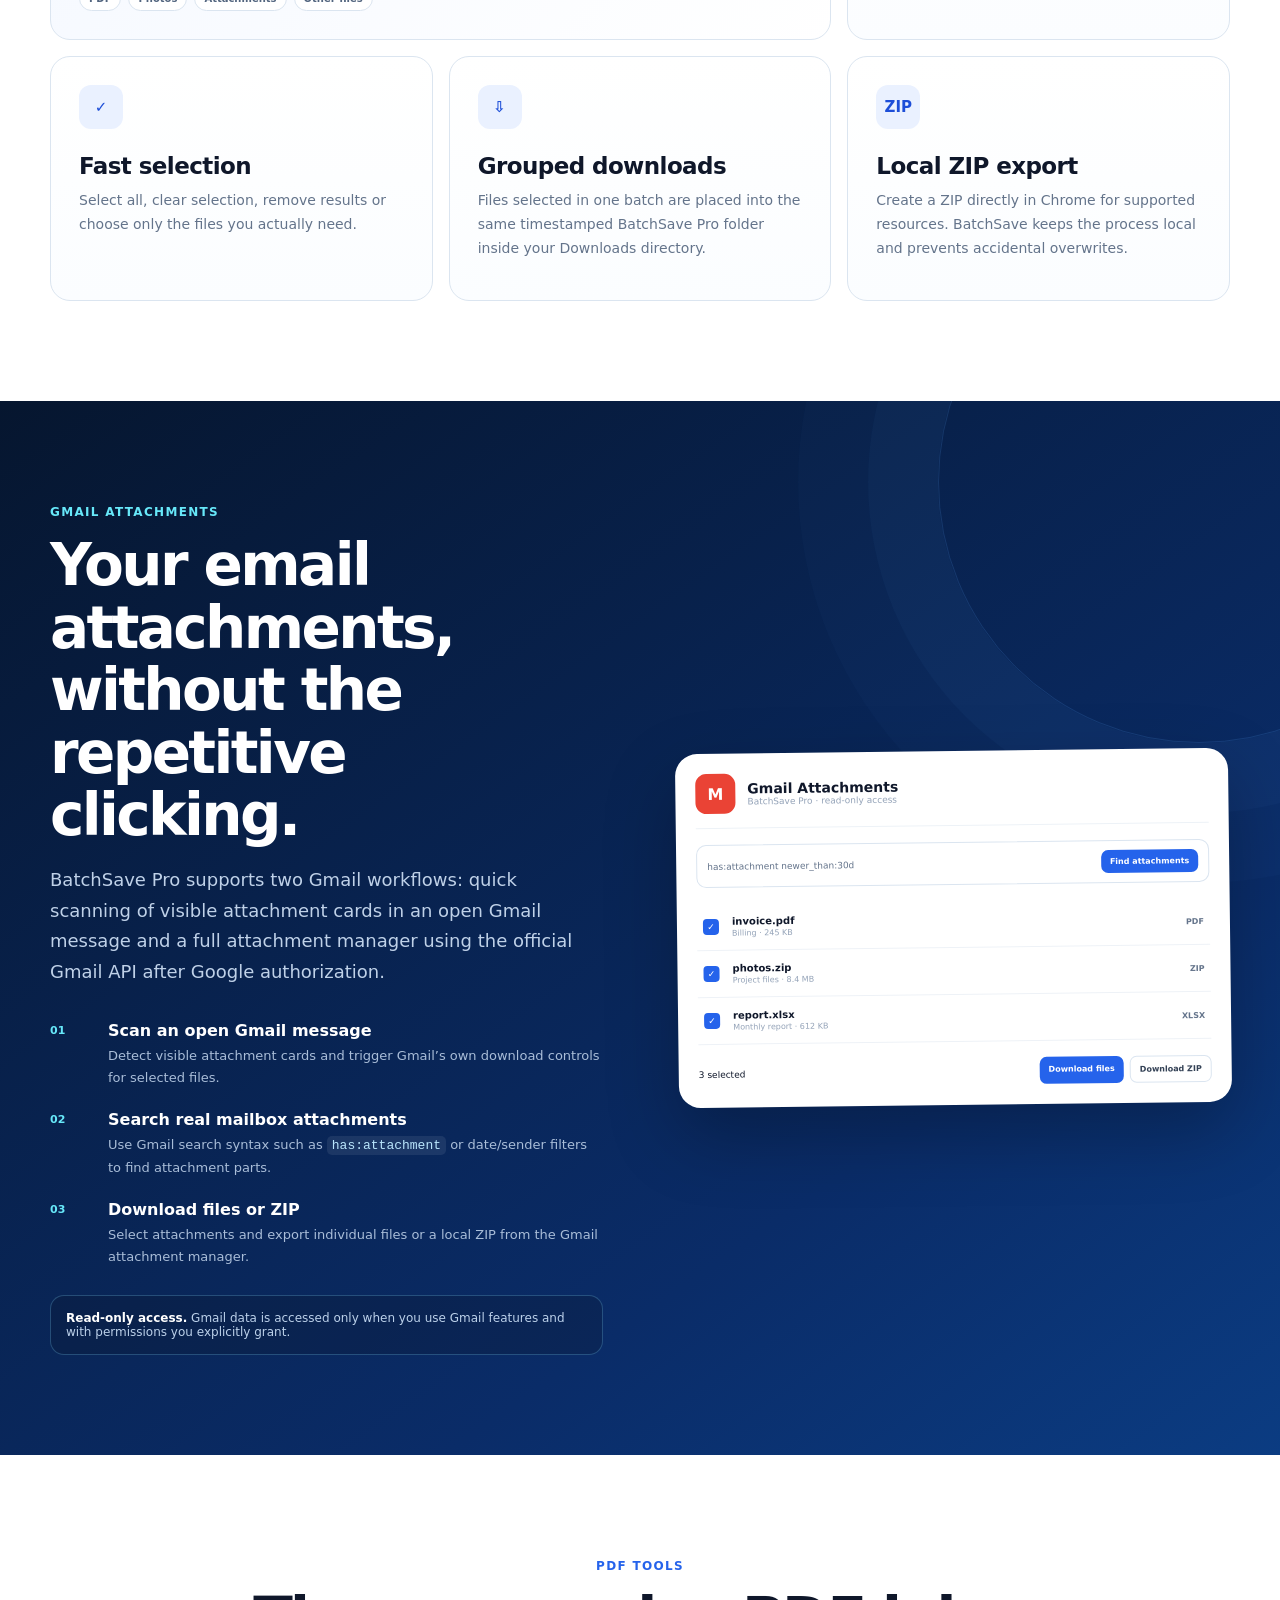
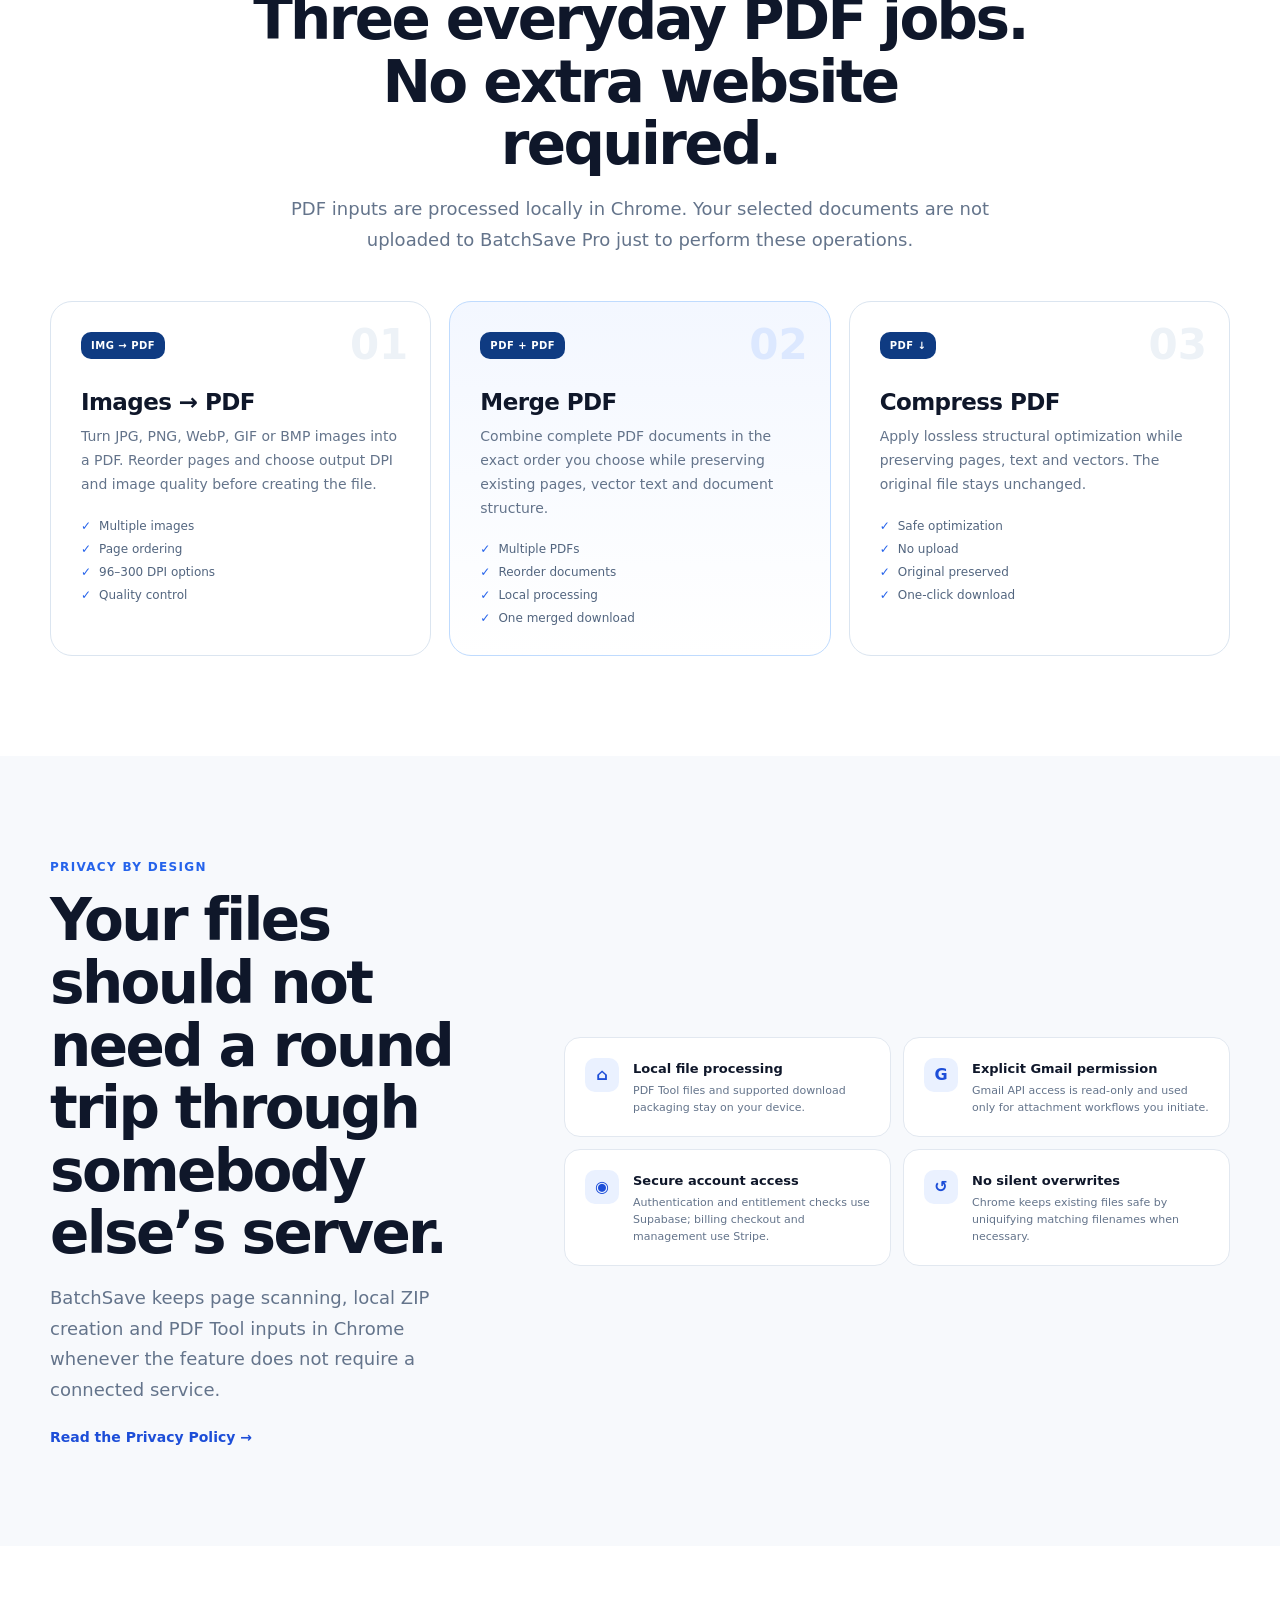
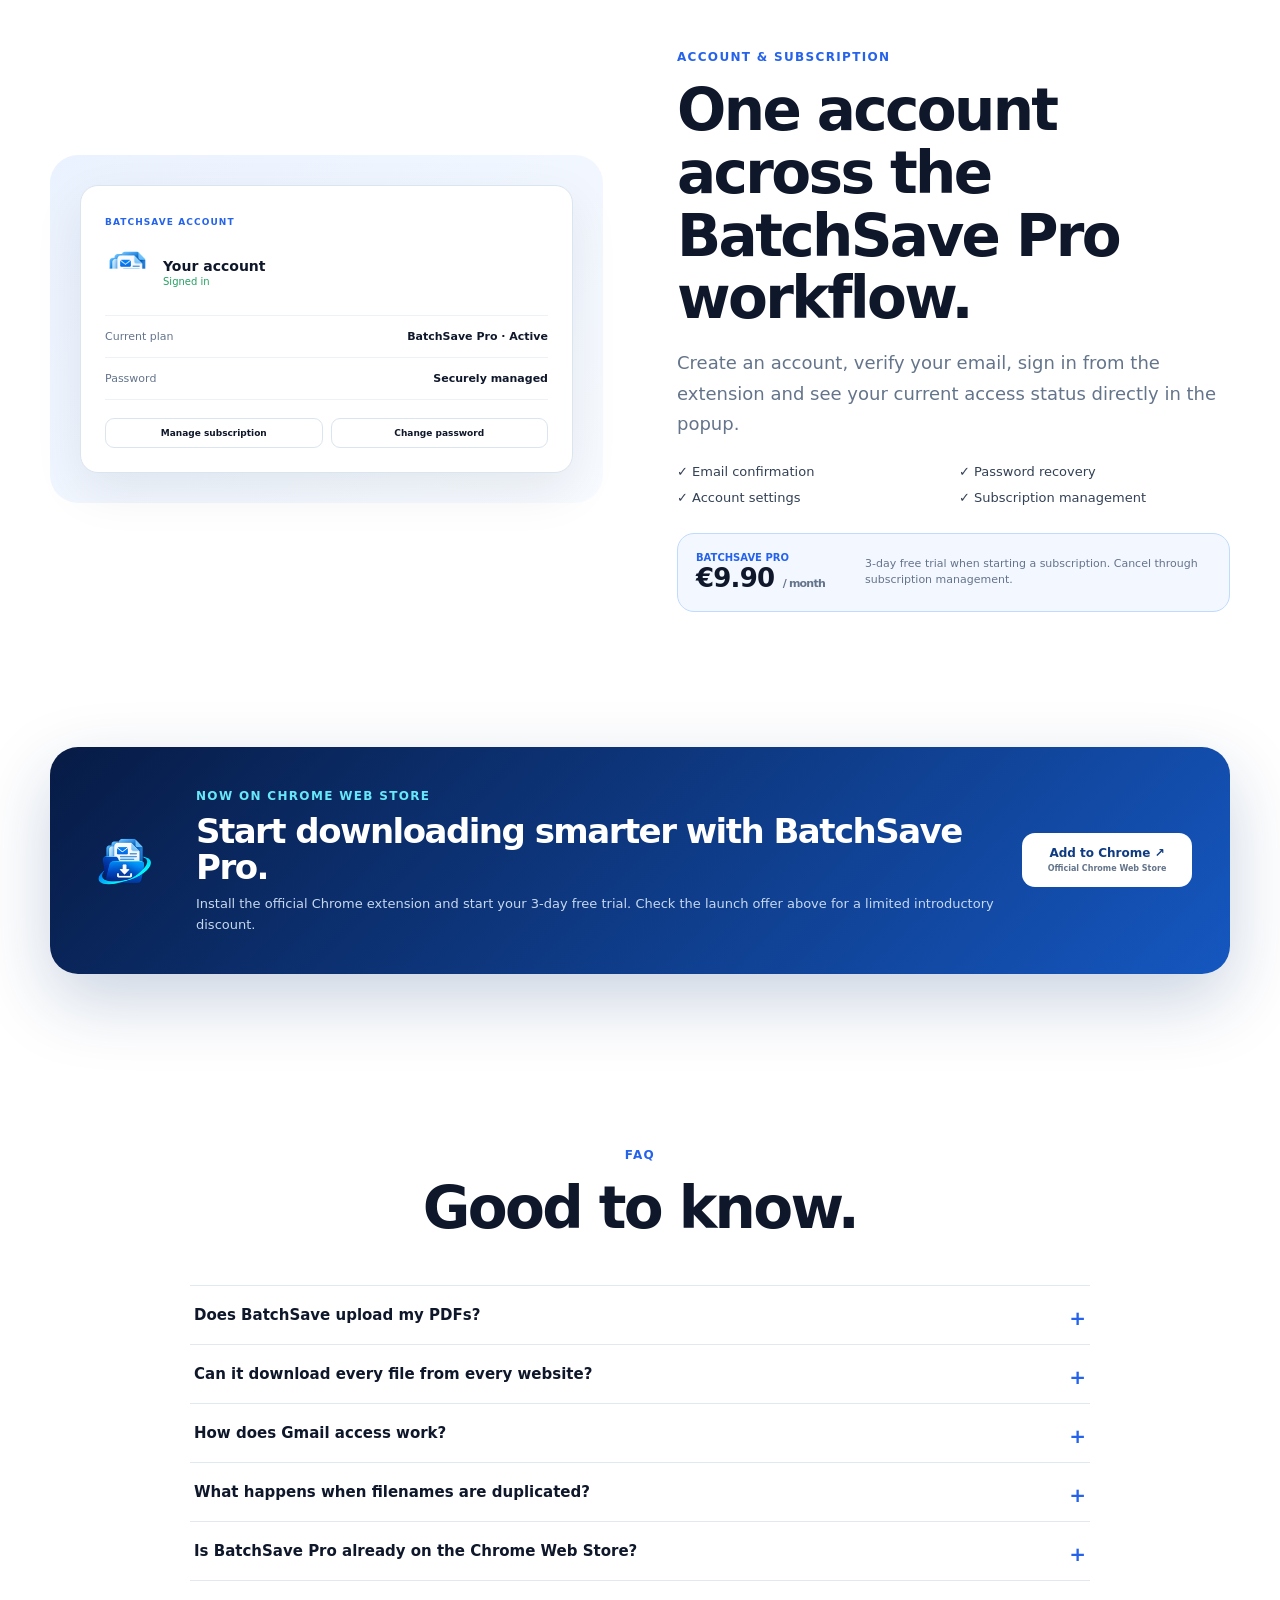
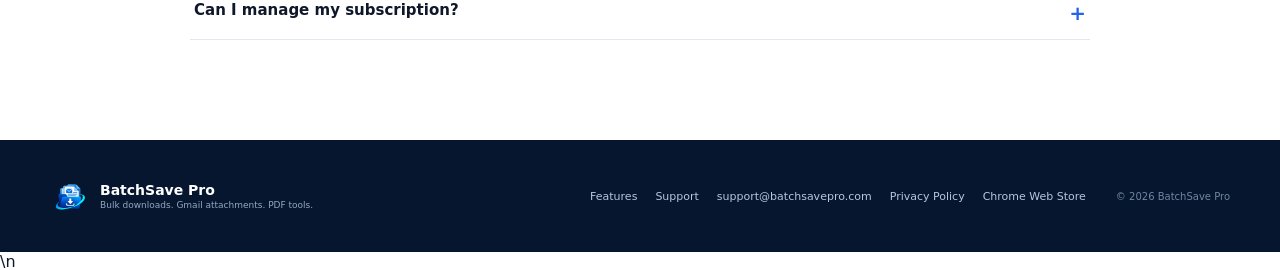
==== commit f0c4ef5d: "Move community vote near launch offer and prevent indefinite promo loading" ====
--- a/index.html
+++ b/index.html
@@ -120,6 +120,23 @@
       </div>
     </section>
 
+    <section id="roadmap" class="section vote-section" aria-labelledby="vote-title">
+      <div class="container">
+        <div class="section-heading centered">
+          <span class="section-kicker">Built with our community</span>
+          <h2 id="vote-title">You choose what we build next.</h2>
+          <p>Vote for the feature you want in BatchSave Pro. When an idea reaches <strong>10 votes</strong>, it moves to our development roadmap.</p>
+        </div>
+        <div class="vote-meta"><span class="vote-goal"><span aria-hidden="true">✦</span> 10 votes to unlock development</span><span>One vote per visitor · No account needed</span></div>
+        <div id="feature-poll" class="vote-grid" aria-live="polite">
+          <p class="vote-placeholder">Loading community votes…</p>
+        </div>
+        <p id="vote-feedback" class="vote-feedback" role="status" aria-live="polite">Choose one idea. Your vote helps prioritize the next release.</p>
+        <p class="vote-disclaimer">Votes inform our roadmap; release timing depends on feasibility and testing. We use limited technical information to prevent duplicate votes. <a href="privacy.html">Privacy details</a>.</p>
+      </div>
+    </section>
+
+
     <section id="features" class="section">
       <div class="container">
         <div class="section-heading">
@@ -217,22 +234,6 @@
       </div>
     </section>
 
-
-    <section id="roadmap" class="section vote-section" aria-labelledby="vote-title">
-      <div class="container">
-        <div class="section-heading centered">
-          <span class="section-kicker">Built with our community</span>
-          <h2 id="vote-title">You choose what we build next.</h2>
-          <p>Vote for the feature you want in BatchSave Pro. When an idea reaches <strong>10 votes</strong>, it moves to our development roadmap.</p>
-        </div>
-        <div class="vote-meta"><span class="vote-goal"><span aria-hidden="true">✦</span> 10 votes to unlock development</span><span>One vote per visitor · No account needed</span></div>
-        <div id="feature-poll" class="vote-grid" aria-live="polite">
-          <p class="vote-placeholder">Loading community votes…</p>
-        </div>
-        <p id="vote-feedback" class="vote-feedback" role="status" aria-live="polite">Choose one idea. Your vote helps prioritize the next release.</p>
-        <p class="vote-disclaimer">Votes inform our roadmap; release timing depends on feasibility and testing. We use limited technical information to prevent duplicate votes. <a href="privacy.html">Privacy details</a>.</p>
-      </div>
-    </section>
 
     <section id="privacy" class="section privacy-section">
       <div class="container privacy-grid">
@@ -325,8 +326,10 @@
       const copy = document.getElementById("offer-copy");
       const cards = [...document.querySelectorAll(".founders-tier")];
       async function updateOffer() {
+        const controller = new AbortController();
+        const timeout = setTimeout(() => controller.abort(), 8000);
         try {
-          const response = await fetch(endpoint, {cache:"no-store"});
+          const response = await fetch(endpoint, {cache:"no-store", signal:controller.signal});
           if (!response.ok) throw new Error("Availability request failed");
           const data = await response.json();
           cards.forEach(card => {
@@ -348,6 +351,8 @@
           headline.textContent = "Launch offer availability is temporarily unavailable";
           description.textContent = "Check Stripe Checkout for currently valid offers. No discount is guaranteed until your code is accepted.";
           code.textContent = "—"; copy.disabled = true;
+        } finally {
+          clearTimeout(timeout);
         }
       }
       copy.addEventListener("click", async () => {
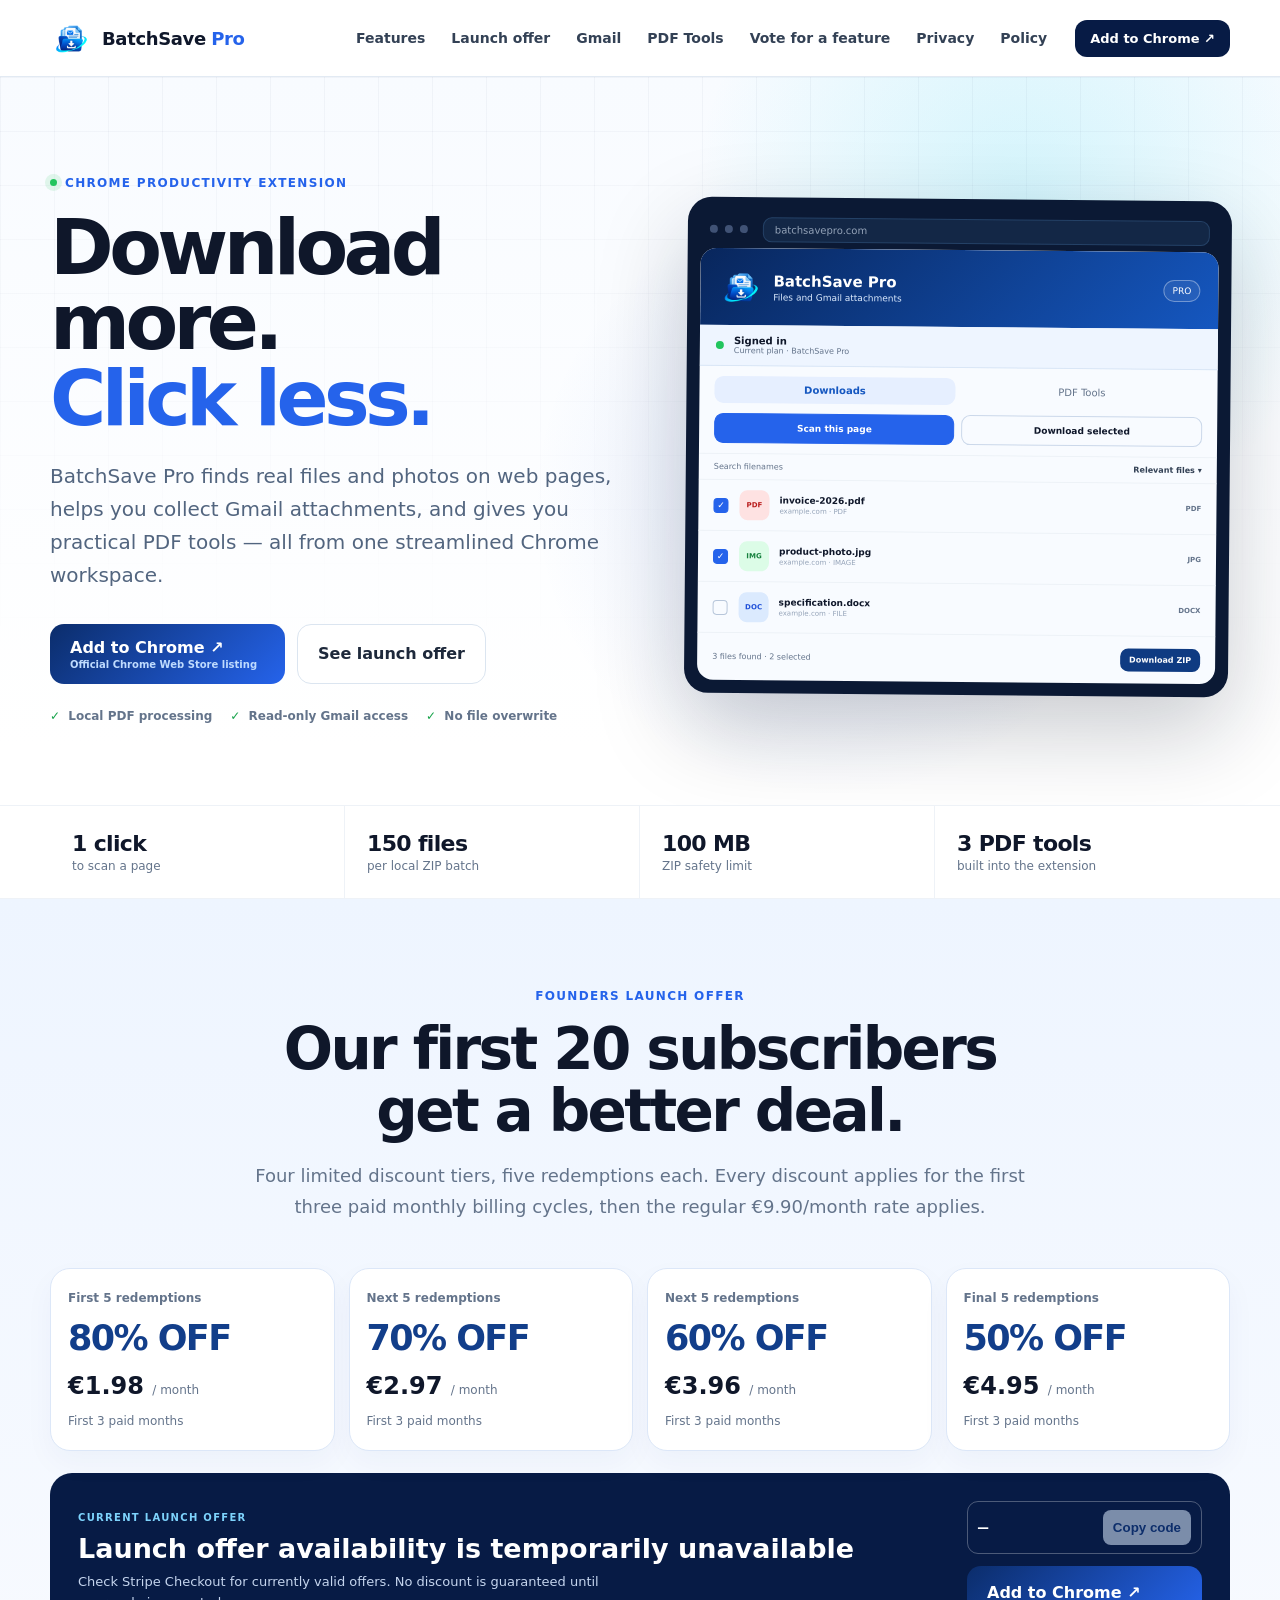
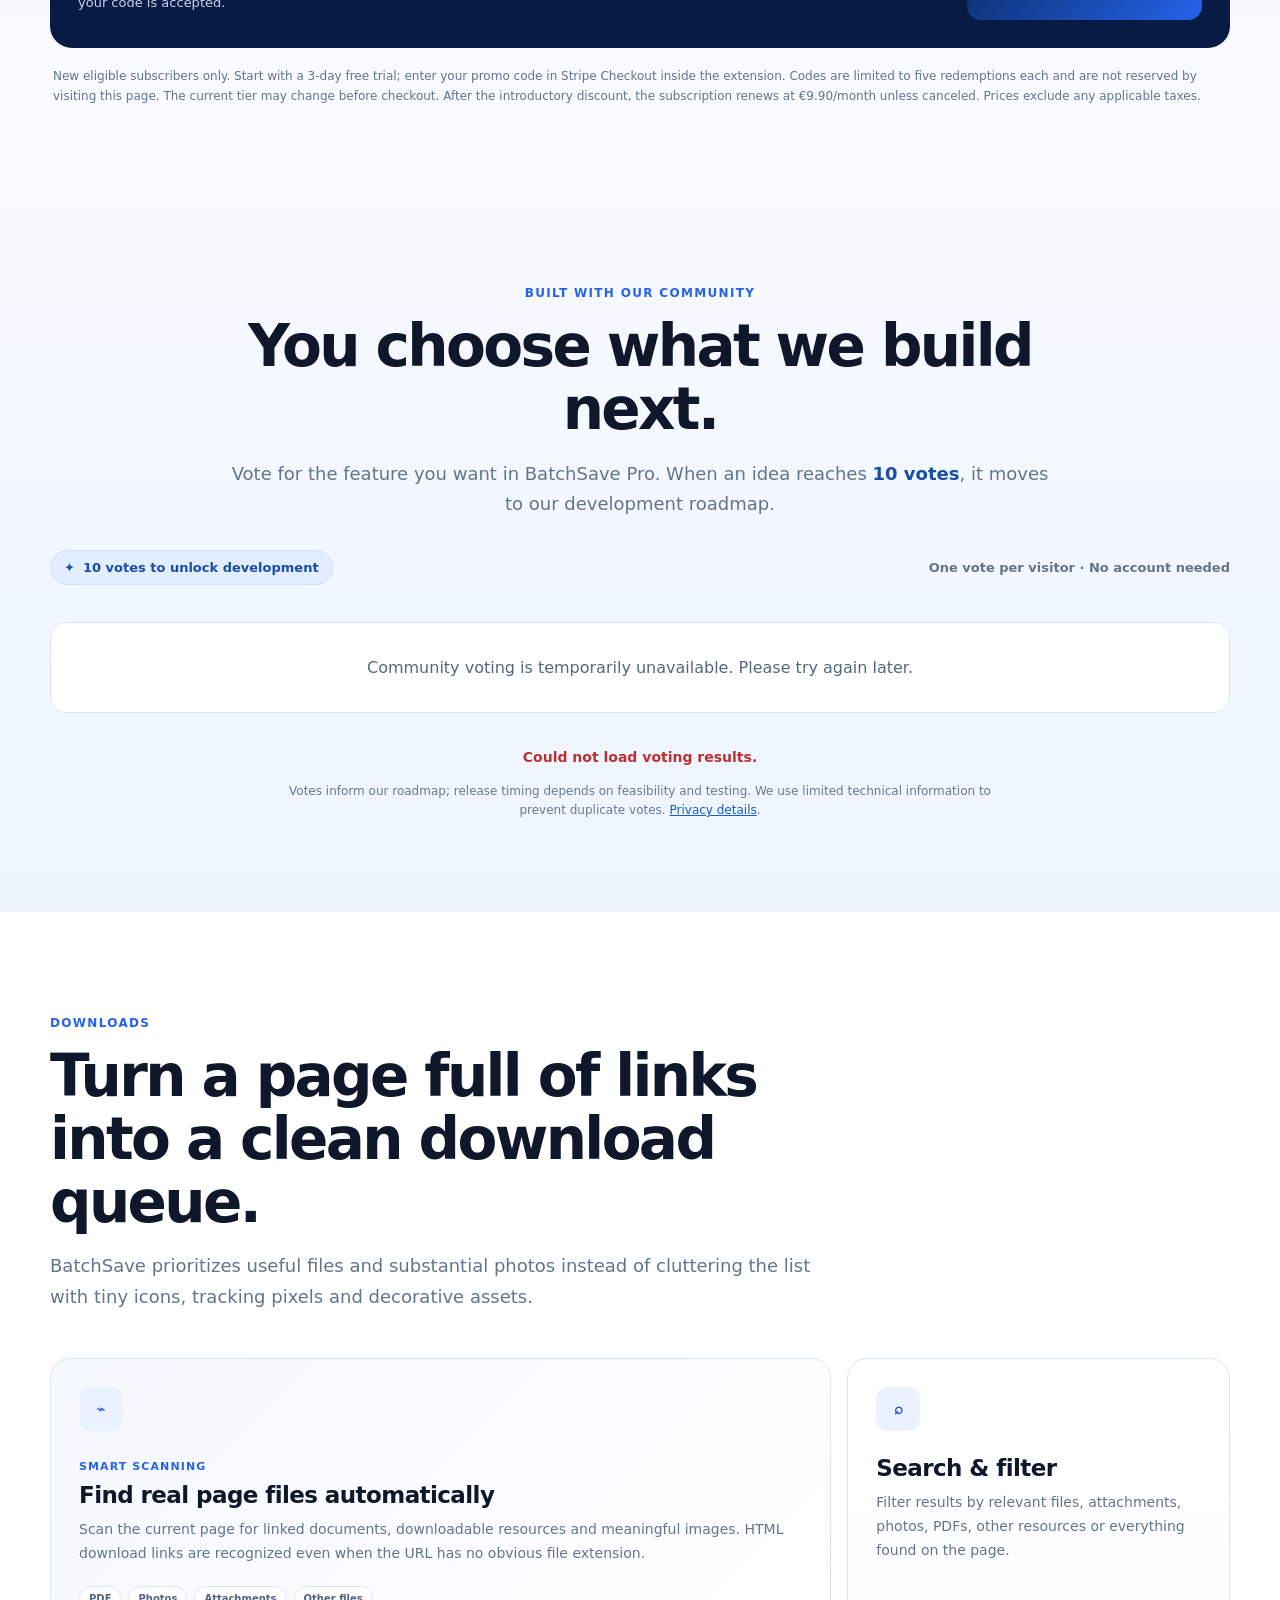
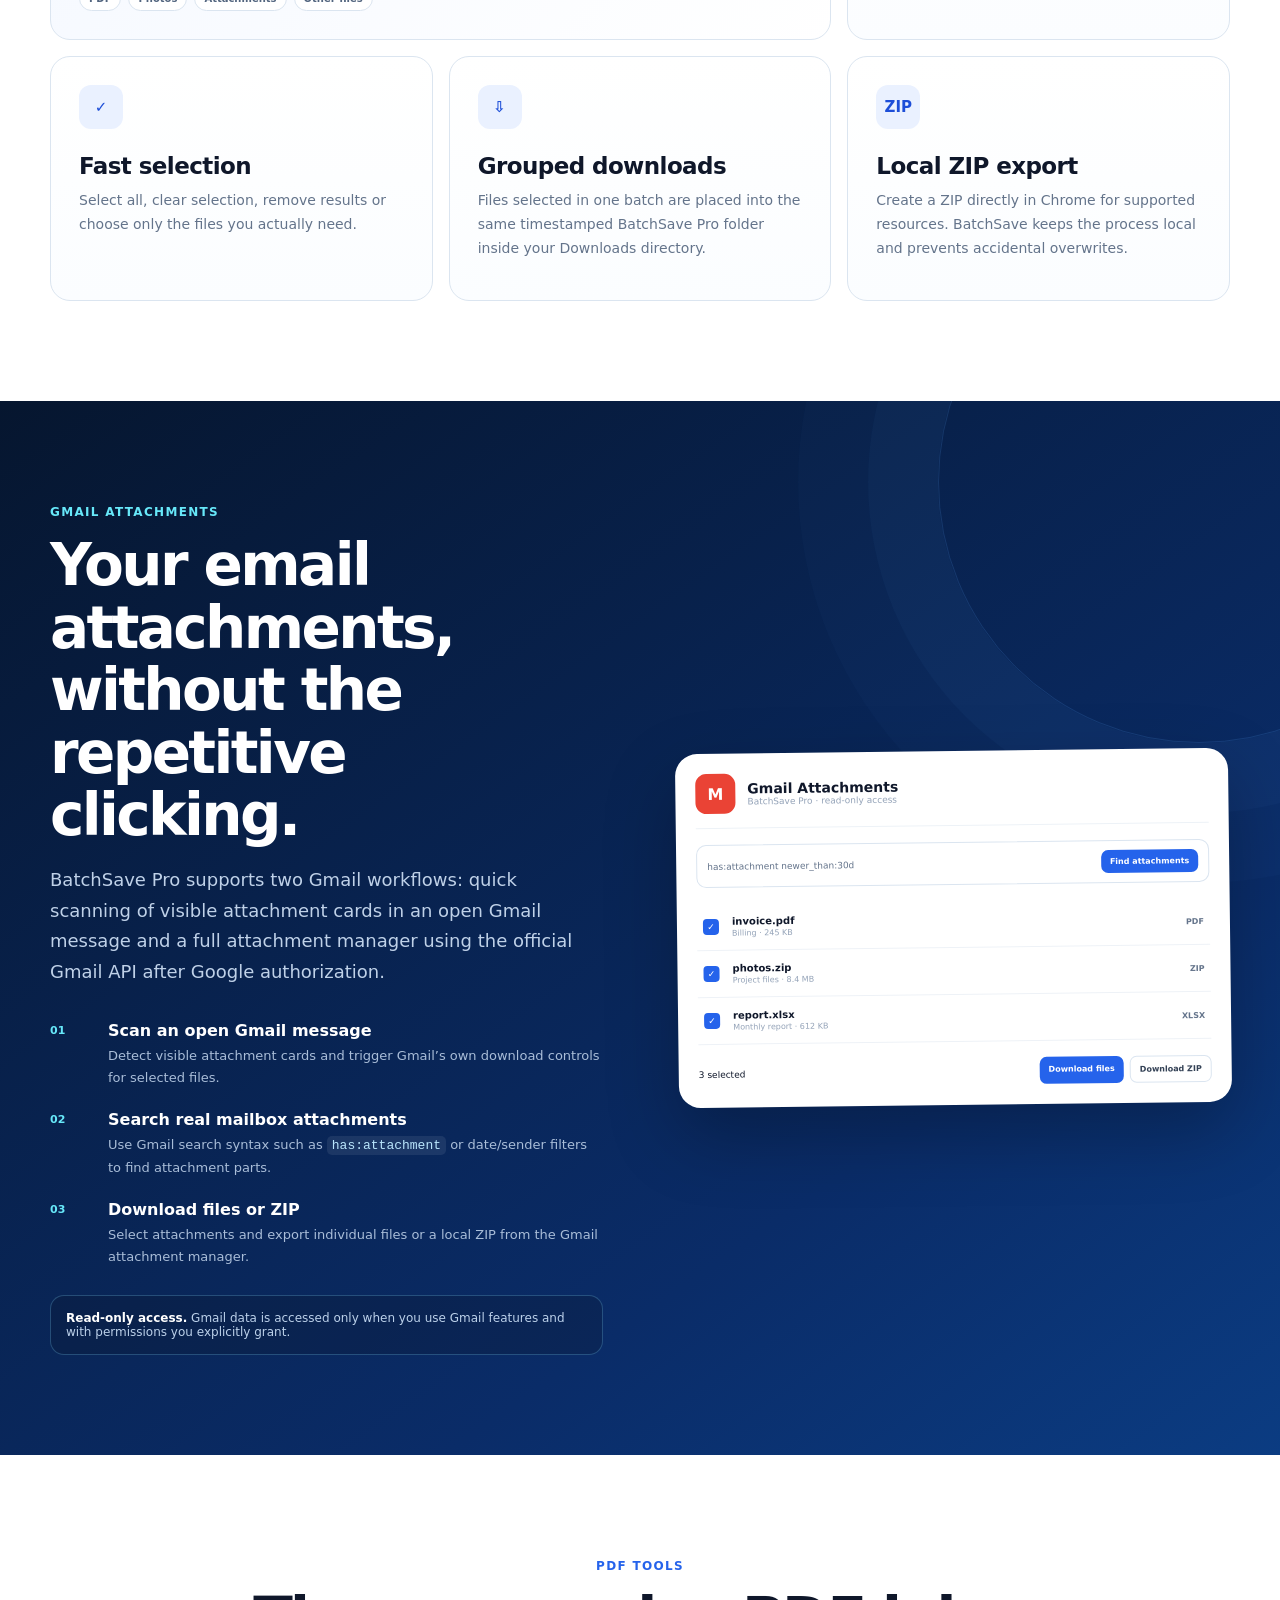
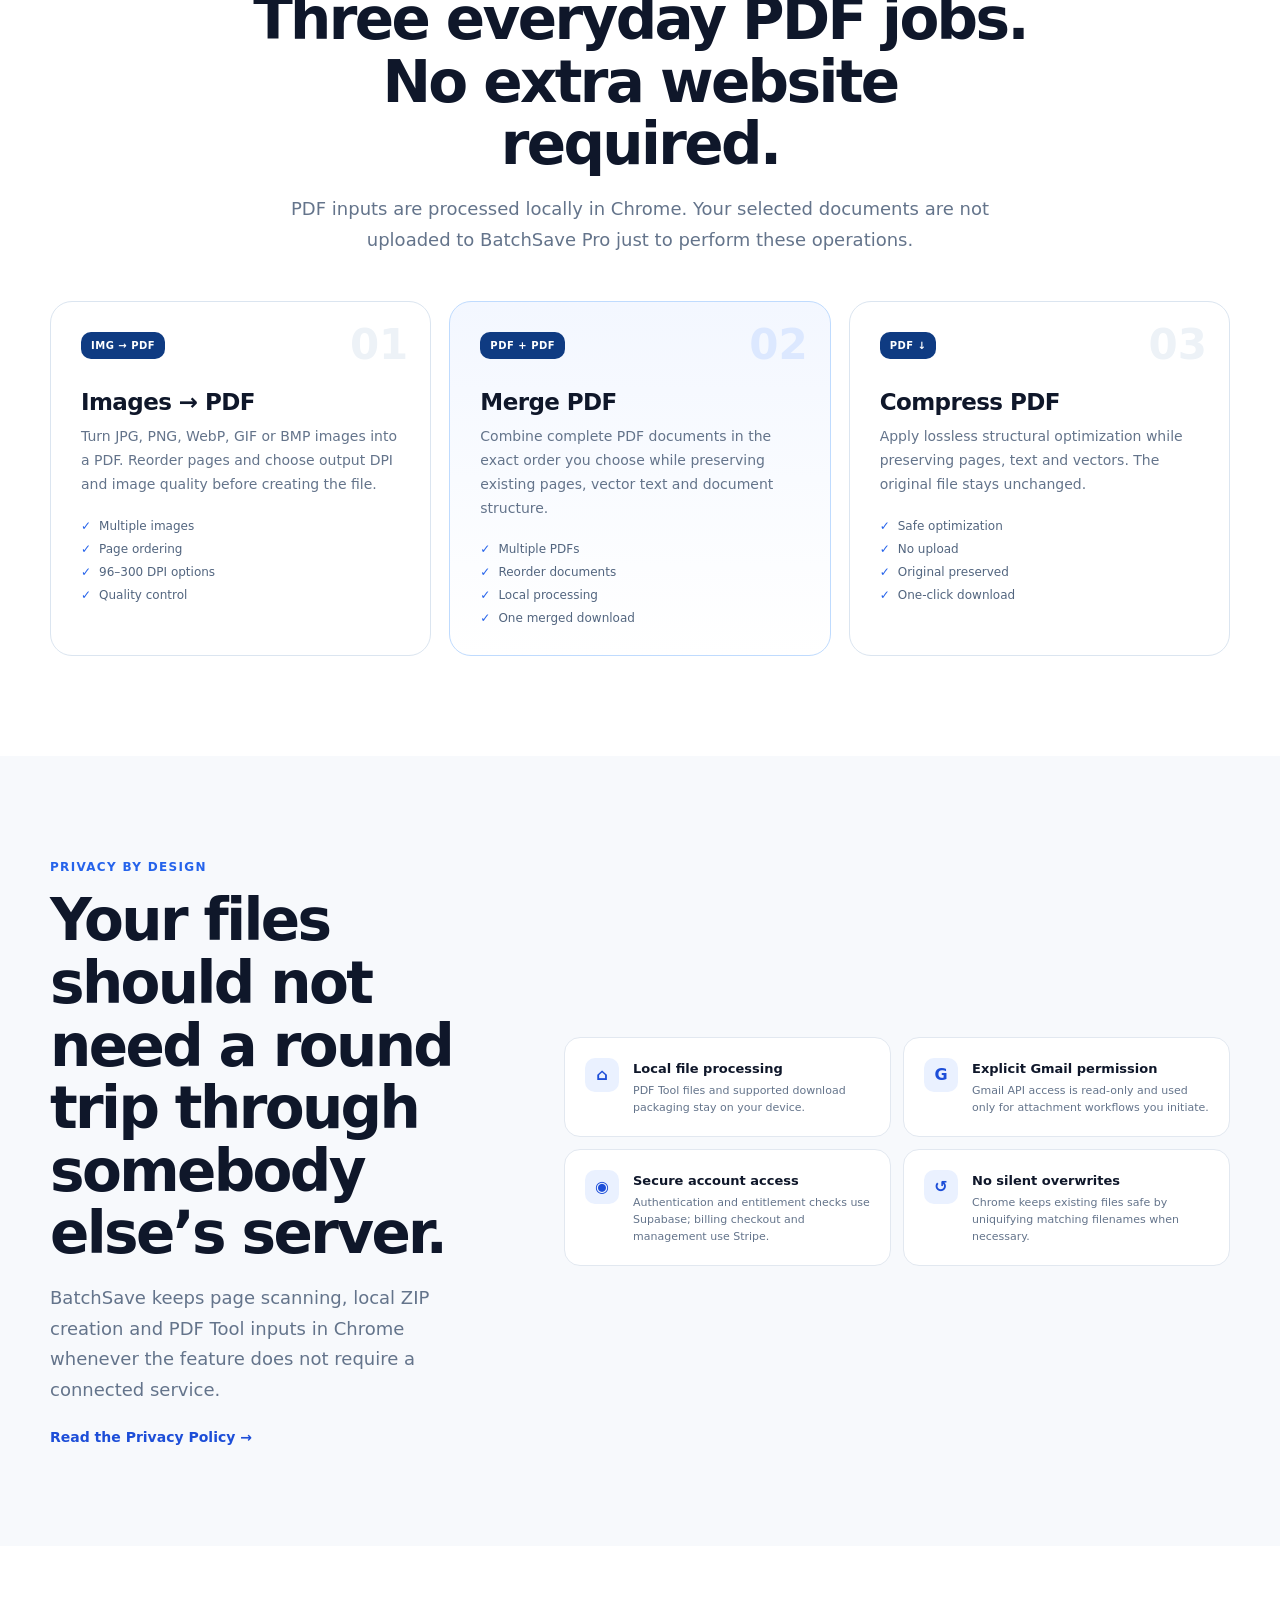
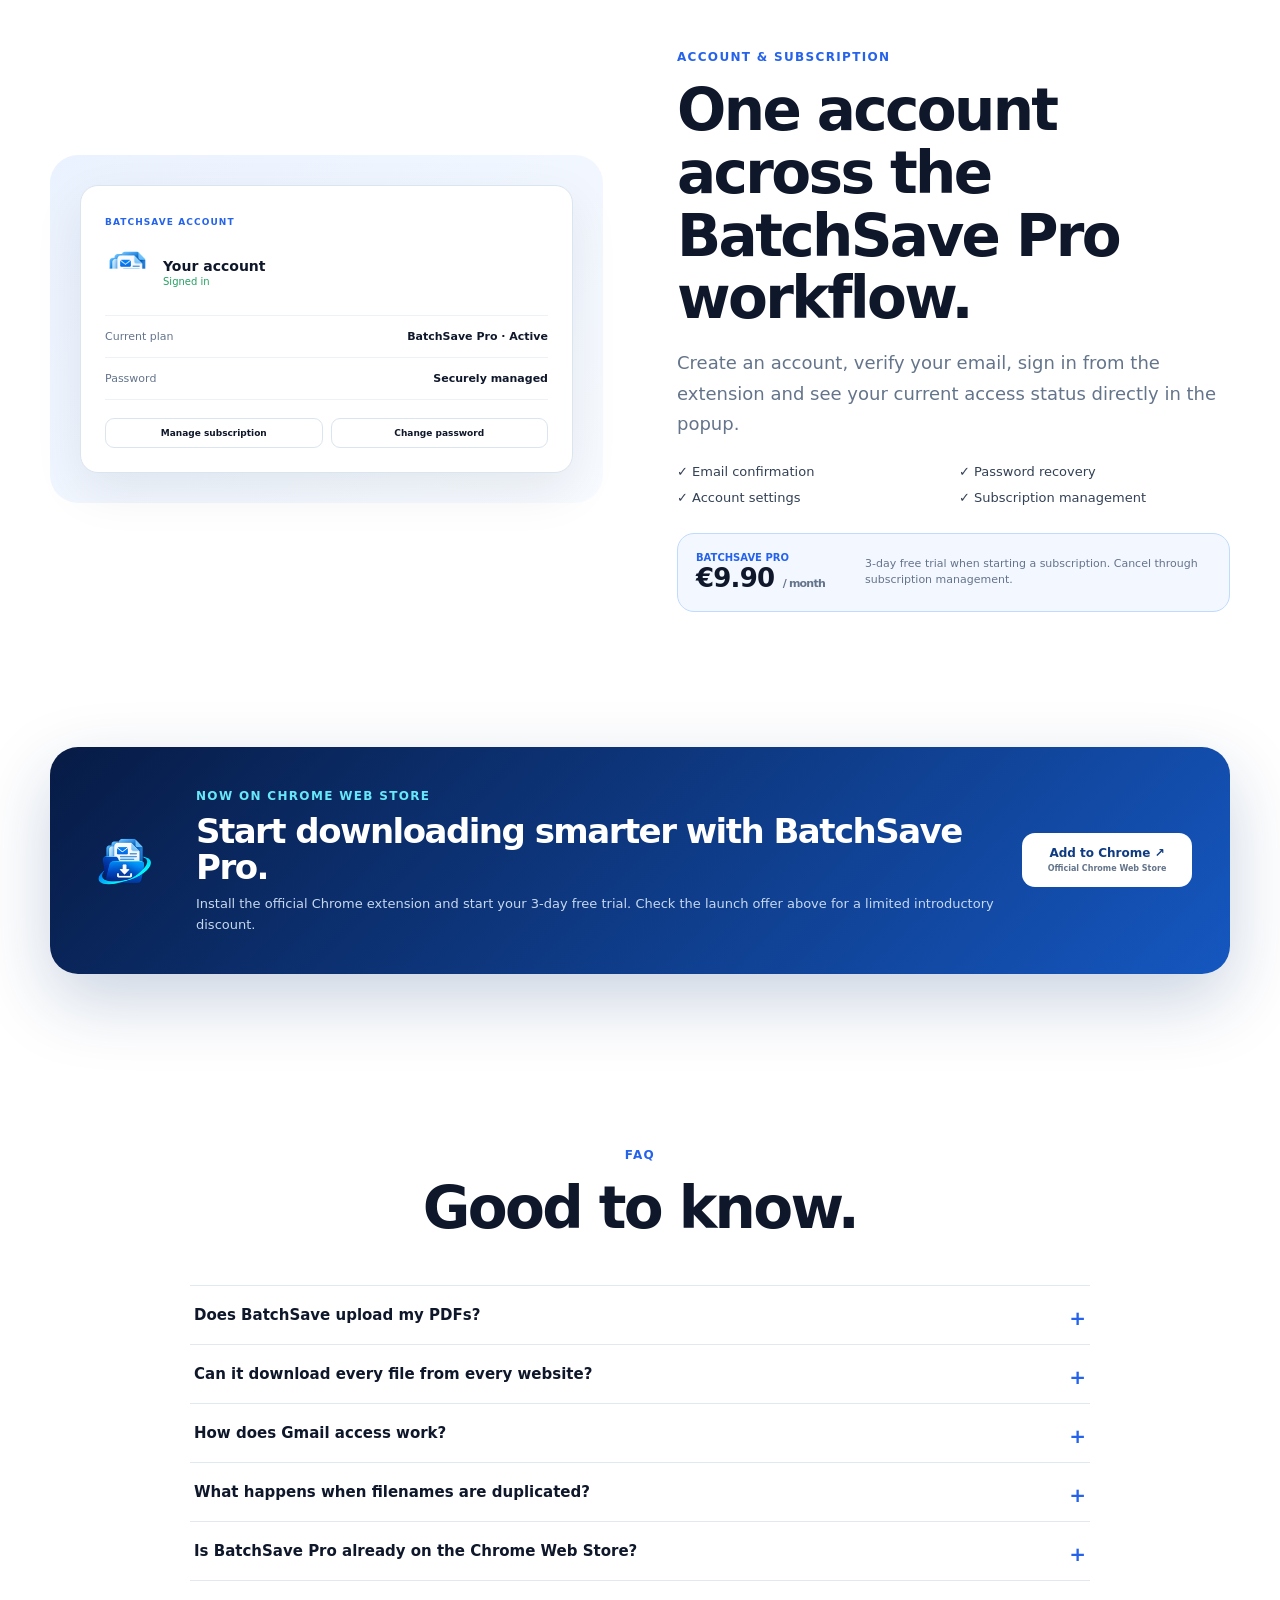
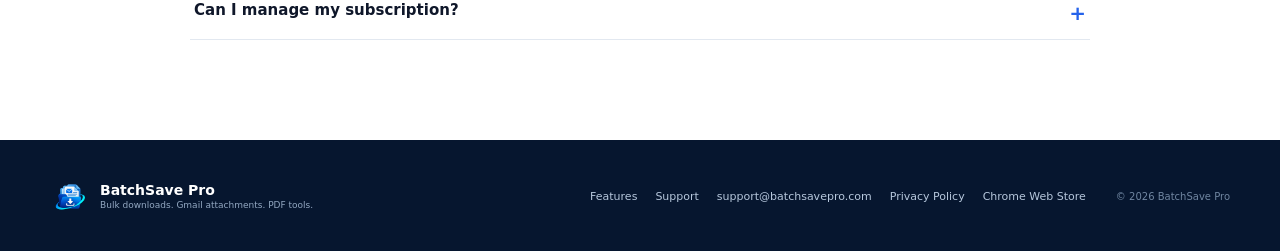
==== commit 7bbc2c03: "Fix literal escaped newlines preventing launch offer JavaScript execution" ====
--- a/index.html
+++ b/index.html
@@ -318,7 +318,9 @@
       <div class="footer-copy">© 2026 BatchSave Pro</div>
     </div>
   </footer>
-  <script src="feature-voting.js" defer></script>\n  <script>\n    (() => {
+  <script src="feature-voting.js" defer></script>
+  <script>
+    (() => {
       const endpoint = "https://gcfyaaqqsqrjwujpymjz.supabase.co/functions/v1/launch-offer-status";
       const headline = document.getElementById("offer-headline");
       const description = document.getElementById("offer-description");
